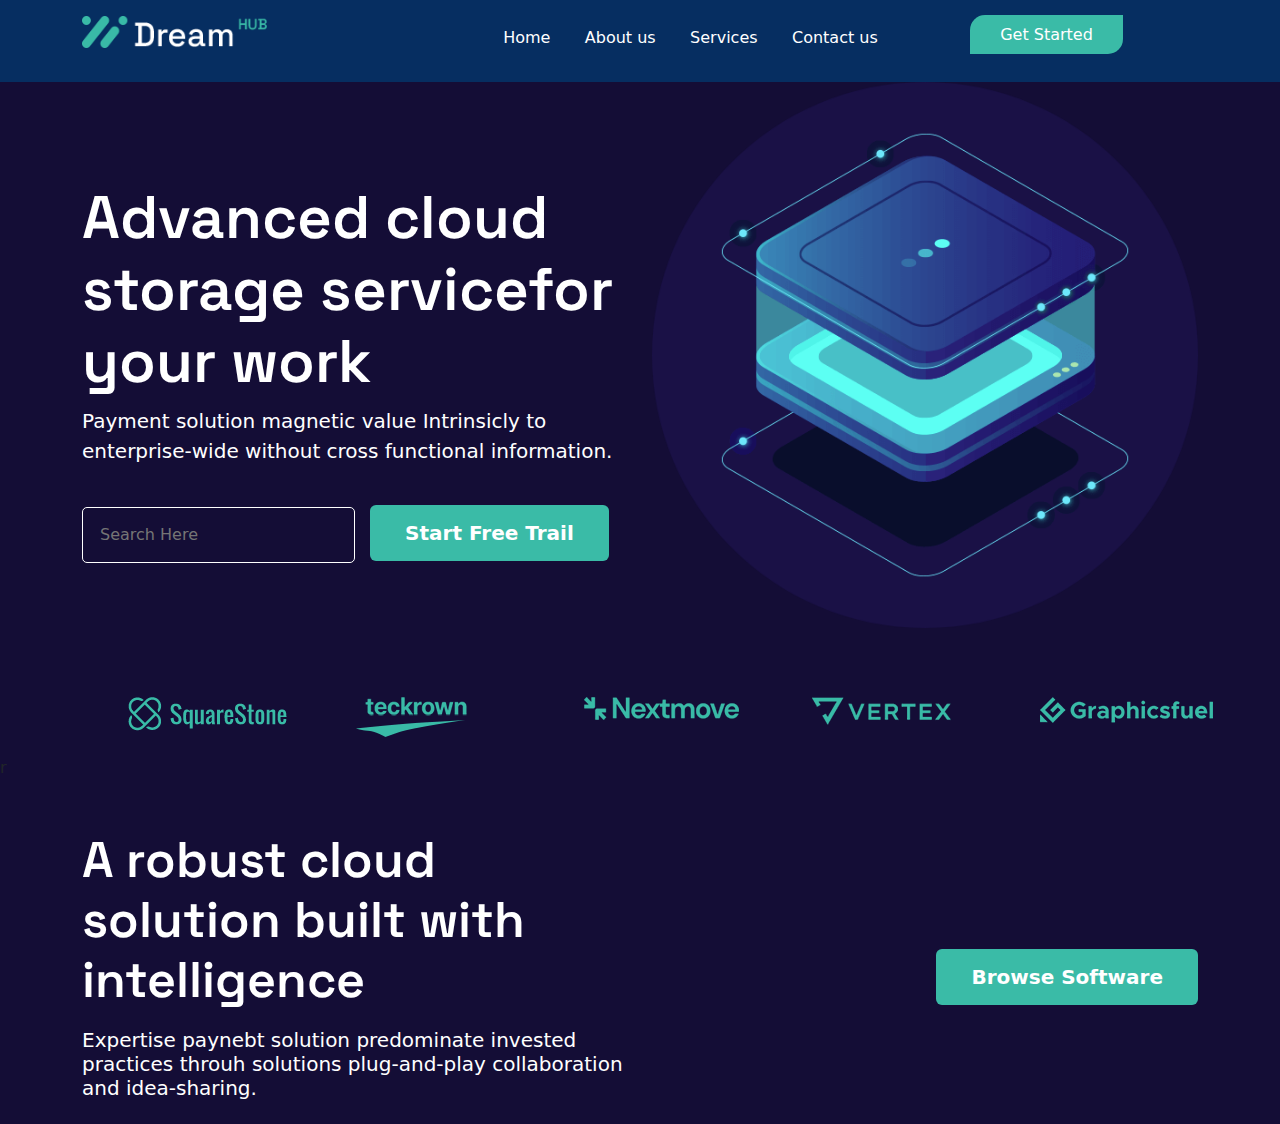
==== btest-20231002T130918Z-001/btest/index.html @ 42bcffad "Project one" ====
<!DOCTYPE html>
<html lang="en">
<head>
    <meta charset="UTF-8">
    <meta name="viewport" content="width=device-width, initial-scale=1.0">
    <title>Document</title>
    <link rel="stylesheet" href="bootstrap.min.css">
    <link href="https://fonts.googleapis.com/css2?family=Space+Grotesk:wght@300;400;500;600;700&display=swap" rel="stylesheet">
    <link rel="stylesheet" href="style.css">
    
</head>
<body>
    <div class="navbar py-3">
        <div class="container  ">
            <div class="row nrow">
                <div class="col-md-3 col-lg-4 logo"> <img src="logo.png" alt=""> </div>
                <div class="col-md-6 col-lg-5">
                    <ul class="d-flex manu" >
                        <li><a href="#">Home</a></li>
                        <li><a href="#">About us</a></li>
                        <li><a href="#">Services</a></li>
                        <li><a href="#">Contact us</a></li>
                    </ul>
                </div>
                <div class="col-md-3 btn" ><a href="#">Get Started</a></div>
            </div>
        </div>
    </div>
    <div class="section1">
        <div class="container">
            <div class="row">
                <div class="heading col-md-6">
                    <h1>
                        Advanced cloud  storage servicefor  your work 
                    </h1>
                    <P>
                        Payment solution magnetic value Intrinsicly to enterprise-wide without cross functional information.
                    </P>
                    <input type="search"  placeholder="Search Here" name="search" id="">
                    <input type="submit" value="Start Free Trail">
                </div>
                <div class="col-md-6 hero"><img src="hero.png" alt=""></div>

            </div>
        </div>
    </div> 
    <div class="section2">
        <div class="container">
            <div class="row justify-content-around slidimgs">
                <div class=" col-lg-2 col-md-3"><img src="brand1.png" alt=""></div>
                <div class=" col-lg-2  col-md-3"><img src="brand2.png" alt=""></div>
                <div class=" col-lg-2  col-md-3"><img src="brand3.png" alt=""></div>
                <div class=" col-lg-2  col-md-3"><img src="brand4.png" alt=""></div>
                <div class=" col-lg-2  col-md-3"><img src="brand5.png" alt=""></div>
            </div>
        </div>r
    </div>
    <div class="section3">
        <div class="container">
            <div class="row">
                <div class=" h2 col-md-6">
                    <h2>
                        A robust cloud solution built with intelligence
                    </h2>
                    <p>
                        Expertise paynebt solution predominate invested practices throuh solutions plug-and-play collaboration and idea-sharing.
                    </p>
                </div>
                <div class="col-md-6 btn2 d-flex justify-content-end">
                    <a href="#">Browse Software</a>
                </div>
            </div>
        </div>
    </div>
</body>
</html>
---- btest-20231002T130918Z-001/btest/style.css ----
.navbar{
    position: sticky;
    top: 0%;
    background-color: #062e61;
}
.logo img{
    max-width: 185px;
}
.nrow{
    width: 100%;
}
ul li a{
    text-decoration: none;
    color: white;
    
    /* margin-right: 20px; */
}
ul li a:hover{
    color: rgb(206, 205, 205);
}

ul li{
    margin-top: 10px;
    list-style: none;
    display: flex;
    /* margin-right: 30px; */
    
}
.btn a{
    text-decoration: none;
    background-color:#3abba7 ;
    color: white;
    padding: 10px 30px;
    border-radius:15px 0px 15px 0px;
}
.btn a:hover{
background-color: #50baaa;
color: black;
}
.manu{
    align-items: center;
    justify-content: space-around;
}
                          /* secion/ */
                          
.heading h1{
    font-size: 60px;
    font-weight: 600;
    color: white;
    font-family: 'Space Grotesk', sans-serif;

}
.section1{
    background-color: #140d36;
    padding-top: 50px 0px;
    
}
.heading{
    padding-top: 100px;
}
.heading p{
    color: white;
    font-size: 20px;

}   
input[type=search] {
    color: white;
    background-color: rgba(0, 0, 0, 0);
    padding: 15px 17px;
    border: 1px solid white;
    border-radius: 5px;
    width: 50%;
    margin-top: 25px;
}
input[type=submit] {
    padding: 13px 35px;
    border-radius: 6px;
    color: white;
    background-color: #3abba7;
    border: none;
    font-size: 20px;
    font-weight: 600;
    margin-left: 10px;
    transition: 1s;
    
}
.hero img{
    max-width: 100%;
}


input[type=submit]:hover{
    background-color: rgba(212, 40, 40, 0);
    border: 2px solid #3abba7;
}
/* input[type=submit]::after{
    content: '»';
  position: absolute;
  opacity: 0;  

  transition: 0.5s;
} */
.section2{
    background-color: #140d36;
    padding: 50px 0px;
}
.slidimgs img{
    padding: 19px 27px;
}
.slidimgs img:hover{
   background-color: #002248;
}
.section3{
    background-color: #140d36;
}
.h2 h2{
    font-size: 50px;
    font-weight: 600;
    color: white;
    font-family: 'Space Grotesk', sans-serif;

}
.h2 p{
    padding-top: 10px;
    color: white;
    font-size: 20px;
    font-weight: 400;

}
.btn2{
    align-items: center;
}
.btn2 a{
    text-decoration: none;
    padding: 13px 35px;
    border-radius: 6px;
    color: white;
    background-color: #3abba7;
    border: none;
    font-size: 20px;
    font-weight: 600;
    margin-left: 10px;
}
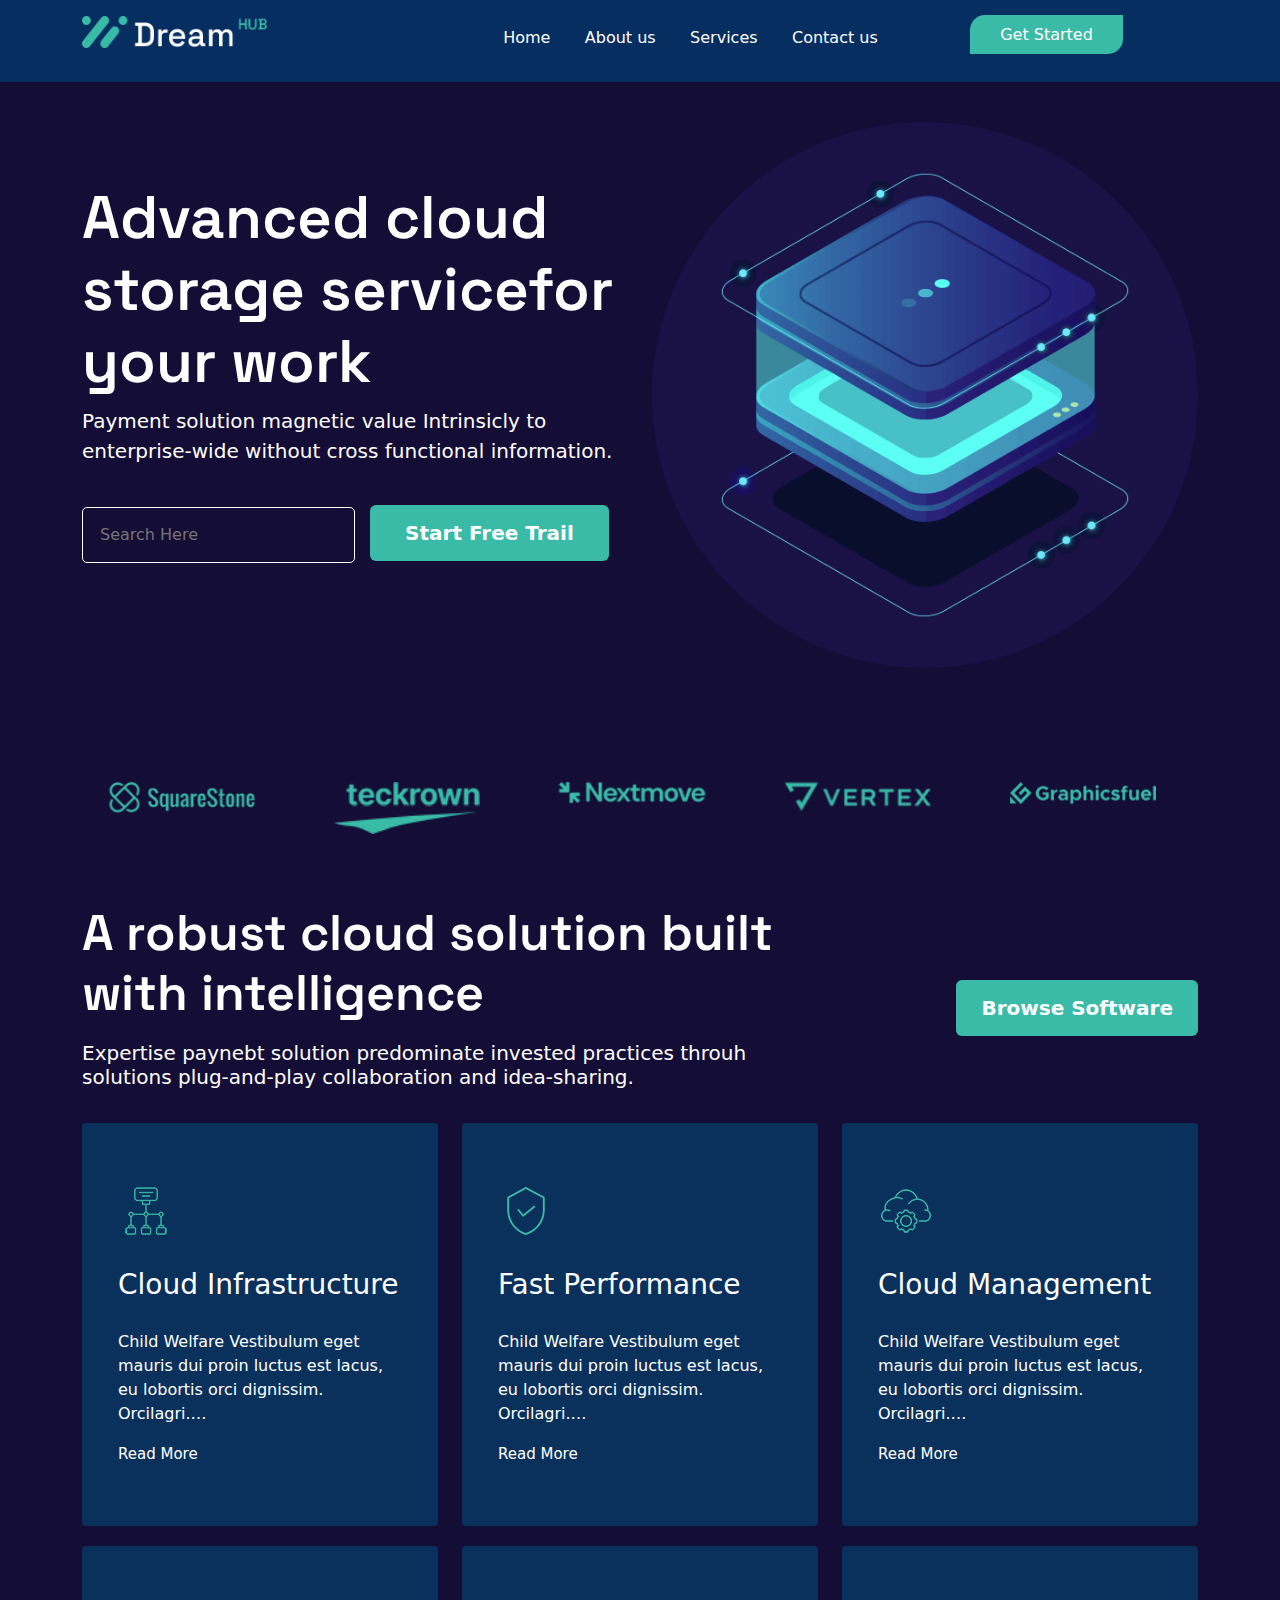
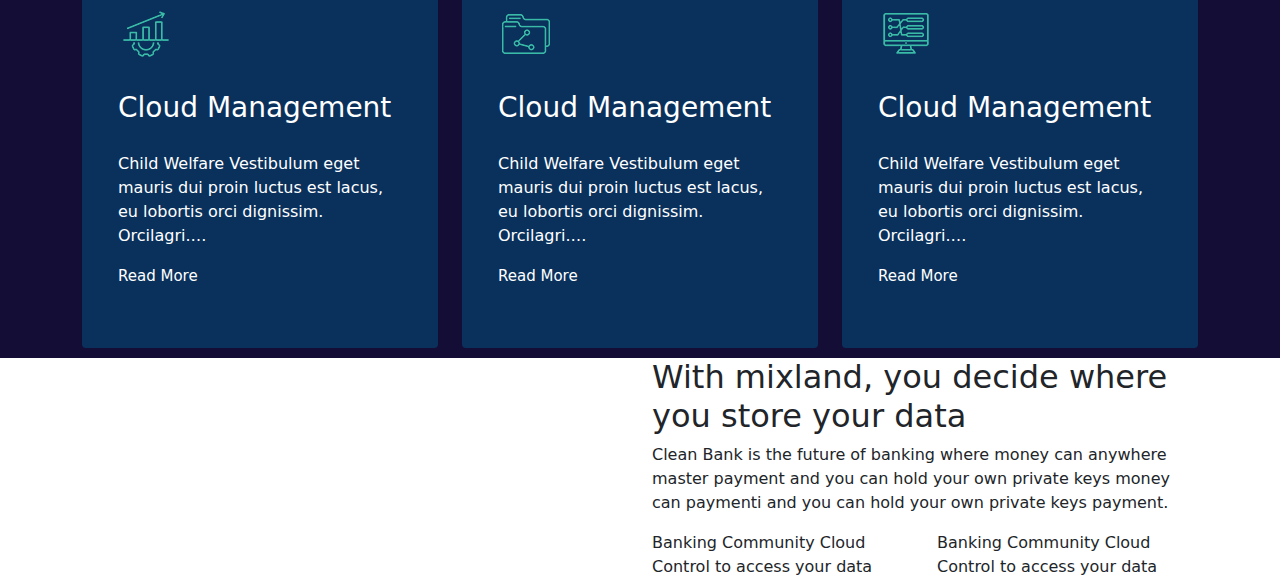
==== commit 58e1a48e: "next section" ====
--- a/btest-20231002T130918Z-001/btest/index.html
+++ b/btest-20231002T130918Z-001/btest/index.html
@@ -1,76 +1,263 @@
 <!DOCTYPE html>
 <html lang="en">
+
 <head>
     <meta charset="UTF-8">
     <meta name="viewport" content="width=device-width, initial-scale=1.0">
     <title>Document</title>
     <link rel="stylesheet" href="bootstrap.min.css">
-    <link href="https://fonts.googleapis.com/css2?family=Space+Grotesk:wght@300;400;500;600;700&display=swap" rel="stylesheet">
+    <link href="https://fonts.googleapis.com/css2?family=Space+Grotesk:wght@300;400;500;600;700&display=swap"
+        rel="stylesheet">
     <link rel="stylesheet" href="style.css">
-    
+    <link rel="stylesheet" href="https://cdnjs.cloudflare.com/ajax/libs/OwlCarousel2/2.3.4/assets/owl.carousel.min.css">
+    <link rel="stylesheet"
+        href="https://cdnjs.cloudflare.com/ajax/libs/OwlCarousel2/2.3.4/assets/owl.theme.default.min.css">
+    <link rel="stylesheet" href="https://cdnjs.cloudflare.com/ajax/libs/font-awesome/6.4.2/css/all.min.css"
+        integrity="sha512-z3gLpd7yknf1YoNbCzqRKc4qyor8gaKU1qmn+CShxbuBusANI9QpRohGBreCFkKxLhei6S9CQXFEbbKuqLg0DA=="
+        crossorigin="anonymous" referrerpolicy="no-referrer" />
+
+
+
 </head>
+
 <body>
     <div class="navbar py-3">
         <div class="container  ">
             <div class="row nrow">
                 <div class="col-md-3 col-lg-4 logo"> <img src="logo.png" alt=""> </div>
                 <div class="col-md-6 col-lg-5">
-                    <ul class="d-flex manu" >
+                    <ul class="d-flex manu">
                         <li><a href="#">Home</a></li>
                         <li><a href="#">About us</a></li>
                         <li><a href="#">Services</a></li>
                         <li><a href="#">Contact us</a></li>
                     </ul>
                 </div>
-                <div class="col-md-3 btn" ><a href="#">Get Started</a></div>
+                <div class="col-md-3 btn"><a href="#">Get Started</a></div>
             </div>
         </div>
     </div>
     <div class="section1">
         <div class="container">
             <div class="row">
-                <div class="heading col-md-6">
+                <div class="heading col-lg-6">
                     <h1>
-                        Advanced cloud  storage servicefor  your work 
+                        Advanced cloud storage servicefor your work
                     </h1>
                     <P>
-                        Payment solution magnetic value Intrinsicly to enterprise-wide without cross functional information.
+                        Payment solution magnetic value Intrinsicly to enterprise-wide without cross functional
+                        information.
                     </P>
-                    <input type="search"  placeholder="Search Here" name="search" id="">
+                    <input type="search" placeholder="Search Here" name="search" id="">
                     <input type="submit" value="Start Free Trail">
                 </div>
-                <div class="col-md-6 hero"><img src="hero.png" alt=""></div>
-
-            </div>
-        </div>
-    </div> 
+                <div class="col-lg-6 hero"><img src="hero.png" alt=""></div>
+
+            </div>
+        </div>
+    </div>
+    <!-- <div class="section2">
+        <div class="container ">
+            <div class="row justify-content-around slidimgs brand-carousel section-padding owl-carousel">
+                <div class=" col-lg-2 col-md-3 single-logo"><img src="brand1.png" alt=""></div>
+                <div class=" col-lg-2  col-md-3 single-logo"><img src="brand2.png" alt=""></div>
+                <div class=" col-lg-2  col-md-3 single-logo"><img src="brand3.png" alt=""></div>
+                <div class=" col-lg-2  col-md-3 single-logo"><img src="brand4.png" alt=""></div>
+                <div class=" col-lg-2  col-md-3 single-logo"><img src="brand5.png" alt=""></div>
+            </div>
+        </div>
+    </div> -->
+    <!-- <div class="section2">
+        <div class="container">
+            <div class="row justify-content-around slidimgs brand-carousel section-padding owl-carousel">
+                <div class="col-lg-2 col-md-3 single-logo">
+                    <img class="brand__image" src="brand1.png" alt="">
+                </div>
+                <div class="col-lg-2 col-md-3 single-logo">
+                    <img  class="brand__image" src="brand2.png" alt="">
+                </div>
+                <div class="col-lg-2 col-md-3 single-logo">
+                    <img  class="brand__image" src="brand3.png" alt="">
+                </div>
+                <div class="col-lg-2 col-md-3 single-logo">
+                    <img  class="brand__image" src="brand4.png" alt="">
+                </div>
+                <div class="col-lg-2 col-md-3 single-logo">
+                    <img  class="brand__image" src="brand5.png" alt="">
+                </div>
+            </div>
+        </div>
+    </div> -->
     <div class="section2">
         <div class="container">
-            <div class="row justify-content-around slidimgs">
-                <div class=" col-lg-2 col-md-3"><img src="brand1.png" alt=""></div>
-                <div class=" col-lg-2  col-md-3"><img src="brand2.png" alt=""></div>
-                <div class=" col-lg-2  col-md-3"><img src="brand3.png" alt=""></div>
-                <div class=" col-lg-2  col-md-3"><img src="brand4.png" alt=""></div>
-                <div class=" col-lg-2  col-md-3"><img src="brand5.png" alt=""></div>
-            </div>
-        </div>r
-    </div>
+            <div class="row justify-content-around slidimgs brand-carousel section-padding owl-carousel">
+                <div class="col-lg-2 col-md-3 single-logo">
+                    <img class="brand__image" src="brand1.png" alt="Brand 1">
+                </div>
+                <div class="col-lg-2 col-md-3 single-logo">
+                    <img class="brand__image" src="brand2.png" alt="Brand 2">
+                </div>
+                <div class="col-lg-2 col-md-3 single-logo">
+                    <img class="brand__image" src="brand3.png" alt="Brand 3">
+                </div>
+                <div class="col-lg-2 col-md-3 single-logo">
+                    <img class="brand__image" src="brand4.png" alt="Brand 4">
+                </div>
+                <div class="col-lg-2 col-md-3 single-logo">
+                    <img class="brand__image" src="brand5.png" alt="Brand 5">
+                </div>
+            </div>
+        </div>
+    </div>
+
     <div class="section3">
         <div class="container">
             <div class="row">
-                <div class=" h2 col-md-6">
+                <div class=" h2 col-md-8">
                     <h2>
                         A robust cloud solution built with intelligence
                     </h2>
                     <p>
-                        Expertise paynebt solution predominate invested practices throuh solutions plug-and-play collaboration and idea-sharing.
+                        Expertise paynebt solution predominate invested practices throuh solutions plug-and-play
+                        collaboration and idea-sharing.
                     </p>
                 </div>
-                <div class="col-md-6 btn2 d-flex justify-content-end">
+                <div class="col-md-4 btn2 d-flex justify-content-end">
                     <a href="#">Browse Software</a>
                 </div>
             </div>
         </div>
-    </div>
+
+        <!-- <div class="container">
+        <div class="row justify-content-around">
+            <div class="col-md-4 iconbox">
+                <i><img src="./icon/srvc-icon1.png" alt=""></a></i>
+                <h3>Cloud Infrastructure</h3>
+                <p>Child Welfare Vestibulum eget mauris dui proin luctus est lacus, eu lobortis orci dignissim. Orcilagri.…</p>
+                <a class="iconbtn" href="#">Read More</a>
+            </div>
+            <div class="col-md-4 iconbox">
+                <i><img src="./icon/srvc-icon2.png" alt=""></a></i>
+                <h3>Fast Performance</h3>
+                <p>Child Welfare Vestibulum eget mauris dui proin luctus est lacus, eu lobortis orci dignissim. Orcilagri.…</p>
+                <a class="iconbtn" href="#">Read More</a>
+            </div>
+            <div class="col-md-4 iconbox">
+                <i><img src="./icon/srvc-icon3.png" alt=""></a></i>
+                <h3>Cloud Management</h3>
+                <p>Child Welfare Vestibulum eget mauris dui proin luctus est lacus, eu lobortis orci dignissim. Orcilagri.…</p>
+                <a class="iconbtn" href="#">Read More</a>
+            </div>
+        
+        </div>
+    </div> -->
+        <div class="container">
+            <div class="row">
+                <div class="col-lg-4 col-sm-6 parentbox">
+                    <div class="iconbox">
+                        <i><img src="./icon/srvc-icon1.png" alt=""></i>
+                        <h3>Cloud Infrastructure</h3>
+                        <p>Child Welfare Vestibulum eget mauris dui proin luctus est lacus, eu lobortis orci dignissim.
+                            Orcilagri.…</p>
+                        <a class="iconbtn" href="#">Read More <i class="fa-solid fa-arrow-right"></i></a>
+                    </div>
+                </div>
+                <div class=" col-sm-6 col-lg-4 ">
+                    <div class="iconbox">
+                        <i><img src="./icon/srvc-icon2.png" alt=""></i>
+                        <h3>Fast Performance</h3>
+                        <p>Child Welfare Vestibulum eget mauris dui proin luctus est lacus, eu lobortis orci dignissim.
+                            Orcilagri.…</p>
+                        <a class="iconbtn" href="#">Read More <i class="fa-solid fa-arrow-right"></i></a>
+                    </div>
+                </div>
+                <div class="col-sm-6 col-lg-4 ">
+                    <div class="iconbox">
+                        <i><img src="./icon/srvc-icon3.png" alt=""></i>
+                        <h3>Cloud Management</h3>
+                        <p>Child Welfare Vestibulum eget mauris dui proin luctus est lacus, eu lobortis orci dignissim.
+                            Orcilagri.…</p>
+                        <a class="iconbtn" href="#">Read More <i class="fa-solid fa-arrow-right"></i></a>
+                    </div>
+                </div>
+                <div class="col-sm-6 col-lg-4 ">
+                    <div class="iconbox">
+                        <i><img src="./icon/srvc-icon4.png" alt=""></i>
+                        <h3>Cloud Management</h3>
+                        <p>Child Welfare Vestibulum eget mauris dui proin luctus est lacus, eu lobortis orci dignissim.
+                            Orcilagri.…</p>
+                        <a class="iconbtn" href="#">Read More <i class="fa-solid fa-arrow-right"></i></a>
+                    </div>
+                </div>
+                <div class="col-sm-6 col-lg-4 ">
+                    <div class="iconbox">
+                        <i><img src="./icon/srvc-icon5.png" alt=""></i>
+                        <h3>Cloud Management</h3>
+                        <p>Child Welfare Vestibulum eget mauris dui proin luctus est lacus, eu lobortis orci dignissim.
+                            Orcilagri.…</p>
+                        <a class="iconbtn" href="#">Read More <i class="fa-solid fa-arrow-right"></i></a>
+                    </div>
+                </div>
+                <div class="col-sm-6 col-lg-4 ">
+                    <div class="iconbox">
+                        <i><img src="./icon/srvc-icon6.png" alt=""></i>
+                        <h3>Cloud Management</h3>
+                        <p>Child Welfare Vestibulum eget mauris dui proin luctus est lacus, eu lobortis orci dignissim.
+                            Orcilagri.…</p>
+                        <a class="iconbtn" href="#">Read More <i class="fa-solid fa-arrow-right"></i></a>
+                    </div>
+                </div>
+            </div>
+        </div>
+
+
+    </div>
+    <DIV class="section4">
+        <div class="container">
+            <div class="row">
+                <div class="col-md-6">
+                    <div><img src="about (1)" alt=""></div>
+                </div>
+                <div class="col-md-6">
+                    <h2>
+                        With mixland, you decide
+                        where you store your data
+                    </h2>
+                    <p>Clean Bank is the future of banking where money can anywhere master payment and you can hold your own private keys money can paymenti and you can hold your own private keys payment.</p>
+                    <div class="row">
+                        <div class="col-md-6"> Banking Community Cloud</div>
+                        <div class="col-md-6">Banking Community Cloud</div>
+                        <div class="col-md-6">Control to access your data</div>
+                        <div class="col-md-6">Control to access your data</div>
+                    </div>
+
+                </div>
+                
+            </div>
+        </div>
+    </DIV>
+    <script src="https://cdnjs.cloudflare.com/ajax/libs/jquery/3.5.1/jquery.min.js"></script>
+    <script src="https://cdnjs.cloudflare.com/ajax/libs/OwlCarousel2/2.3.4/owl.carousel.min.js"></script>
+    <script>
+        $(document).ready(function () {
+            $('.brand-carousel').owlCarousel({
+                loop: true,
+                margin: 10,
+                autoplay: true,
+                responsive: {
+                    0: {
+                        items: 1
+                    },
+                    600: {
+                        items: 3
+                    },
+                    1000: {
+                        items: 5
+                    }
+                }
+            });
+        });
+    </script>
 </body>
+
 </html>--- a/btest-20231002T130918Z-001/btest/style.css
+++ b/btest-20231002T130918Z-001/btest/style.css
@@ -1,68 +1,81 @@
-.navbar{
+.navbar {
+    z-index: 2;
     position: sticky;
     top: 0%;
     background-color: #062e61;
 }
-.logo img{
+
+.logo img {
     max-width: 185px;
 }
-.nrow{
+
+.nrow {
     width: 100%;
 }
-ul li a{
+
+ul li a {
     text-decoration: none;
     color: white;
-    
+
     /* margin-right: 20px; */
 }
-ul li a:hover{
+
+ul li a:hover {
     color: rgb(206, 205, 205);
 }
 
-ul li{
+ul li {
     margin-top: 10px;
     list-style: none;
     display: flex;
     /* margin-right: 30px; */
-    
-}
-.btn a{
+
+}
+
+.btn a {
     text-decoration: none;
-    background-color:#3abba7 ;
+    background-color: #3abba7;
     color: white;
     padding: 10px 30px;
-    border-radius:15px 0px 15px 0px;
-}
-.btn a:hover{
-background-color: #50baaa;
-color: black;
-}
-.manu{
+    border-radius: 15px 0px 15px 0px;
+}
+
+.btn a:hover {
+    background-color: #50baaa;
+    color: black;
+}
+
+.manu {
     align-items: center;
     justify-content: space-around;
 }
-                          /* secion/ */
-                          
-.heading h1{
+
+/* secion/ */
+
+.heading h1 {
     font-size: 60px;
     font-weight: 600;
     color: white;
     font-family: 'Space Grotesk', sans-serif;
 
 }
-.section1{
+
+.section1 {
     background-color: #140d36;
     padding-top: 50px 0px;
-    
-}
-.heading{
+
+}
+
+.heading {
     padding-top: 100px;
 }
-.heading p{
+
+.heading p {
     color: white;
     font-size: 20px;
 
-}   
+}
+
 input[type=search] {
     color: white;
     background-color: rgba(0, 0, 0, 0);
@@ -72,6 +85,7 @@
     width: 50%;
     margin-top: 25px;
 }
+
 input[type=submit] {
     padding: 13px 35px;
     border-radius: 6px;
@@ -82,17 +96,51 @@
     font-weight: 600;
     margin-left: 10px;
     transition: 1s;
-    
-}
-.hero img{
+
+}
+
+.hero {
+    display: flex;
+
+}
+
+.hero img {
+    padding-top: 40px;
     max-width: 100%;
-}
-
-
-input[type=submit]:hover{
+    animation: moveLeftRight 6s linear infinite;
+
+
+}
+
+@keyframes moveLeftRight {
+    0% {
+        transform: translateX(0);
+    }
+
+    25% {
+        transform: translateX(20px);
+        /* Adjust the distance */
+    }
+
+    50% {
+        transform: translateX(0);
+    }
+
+    75% {
+        transform: translateX(-20px);
+        /* Adjust the distance */
+    }
+
+    100% {
+        transform: translateX(0);
+    }
+}
+
+input[type=submit]:hover {
     background-color: rgba(212, 40, 40, 0);
     border: 2px solid #3abba7;
 }
+
 /* input[type=submit]::after{
     content: '»';
   position: absolute;
@@ -100,39 +148,72 @@
 
   transition: 0.5s;
 } */
-.section2{
+/* .section2{
     background-color: #140d36;
     padding: 50px 0px;
 }
-.slidimgs img{
+.slidimgs .brand__image{
     padding: 19px 27px;
+    z-index: -1;
+    max-width: 100% !important;
+    min-width: 200px;
 }
 .slidimgs img:hover{
    background-color: #002248;
-}
-.section3{
+}*/
+
+.section2 {
     background-color: #140d36;
-}
-.h2 h2{
+    padding: 50px 0;
+}
+
+.brand-carousel {
+    margin-top: 4%;
+}
+
+.single-logo {
+    padding: 19px 27px;
+    text-align: center;
+    min-width: 200px;
+    transition: background-color 0.3s ease-in-out;
+}
+
+.brand__image {
+    max-width: 100%;
+    height: auto;
+}
+
+.single-logo:hover {
+    background-color: #002248;
+}
+
+.section3 {
+    background-color: #140d36;
+}
+
+.h2 h2 {
     font-size: 50px;
     font-weight: 600;
     color: white;
     font-family: 'Space Grotesk', sans-serif;
 
 }
-.h2 p{
+
+.h2 p {
     padding-top: 10px;
     color: white;
     font-size: 20px;
     font-weight: 400;
 
 }
-.btn2{
+
+.btn2 {
     align-items: center;
 }
-.btn2 a{
+
+.btn2 a {
     text-decoration: none;
-    padding: 13px 35px;
+    padding: 13px 25px;
     border-radius: 6px;
     color: white;
     background-color: #3abba7;
@@ -140,4 +221,83 @@
     font-size: 20px;
     font-weight: 600;
     margin-left: 10px;
-}+}
+.parentbox{
+    position: relative;
+    overflow: hidden;
+}
+
+.iconbox {
+    z-index: 1;
+    position: relative;
+    padding: 60px 36px;
+    /* width: 30%; */
+    background-color: #0a315c;
+    border-radius: 4px;
+    margin: 10px 0px;
+}
+
+.iconbox h3 {
+    color: white;
+    padding-top: 30px;
+
+}
+
+.iconbox p {
+    color: white;
+    padding-top: 20px;
+}
+
+.iconbtn {
+    padding-top: 10px;
+    color: white;
+    font-size: 15px;
+    font-weight: 400;
+    text-decoration: none;
+}
+
+.iconbtn i.fa-solid.fa-arrow-right {
+
+    color: rgb(255, 255, 255);
+    font-size: 15px;
+    margin-left: 5px;
+    margin-top: 10px;
+    font-weight: smaller;
+}
+
+.iconbtn i.fa-solid.fa-arrow-right:hover {
+    color: rgb(194, 191, 191);
+    margin-left: 15px;
+}
+
+.iconbox {
+    position: relative;
+    width: 100%;
+    overflow: hidden;
+}
+.iconbox:hover h3, .iconbox:hover .iconbtn {
+    color: #2f9f99;
+}
+
+.iconbox::after {
+    content: "";
+    position: absolute;
+    top: 0;
+    bottom: 0;
+    right: -268px; /* Adjust the initial right position as needed */
+    margin: auto;
+    width: 96%;
+    height: 110%;
+    background: #002248;
+    transition: transform 0.9s;
+    z-index: -1;
+    border-radius: 100%;
+    transform: perspective(500px) rotateY(-90deg);
+    opacity: 0; /* Initially, make it invisible */
+  }
+  
+  .iconbox:hover::after {
+    
+    transform: perspective(500px) rotateY(0deg); /* Rotate to 0 degrees on hover */
+    opacity: 1; /* Make it visible on hover */
+  }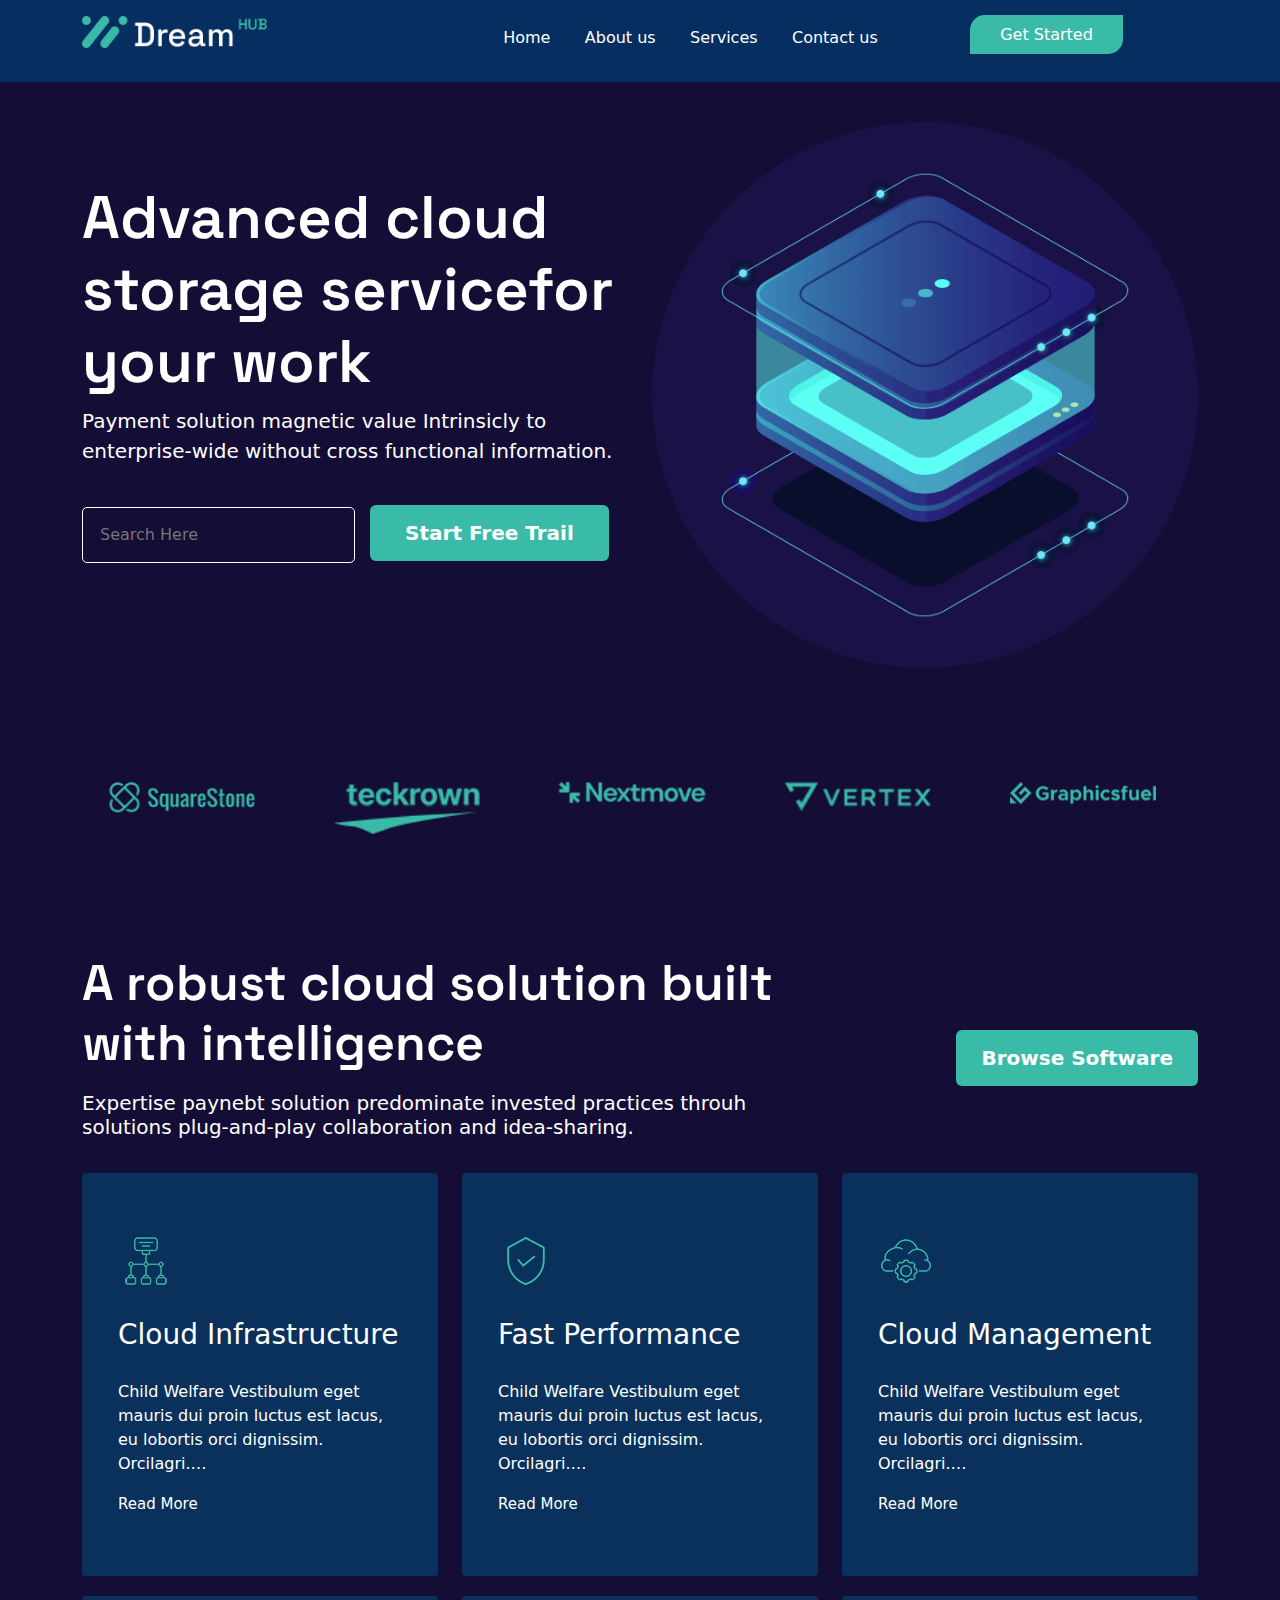
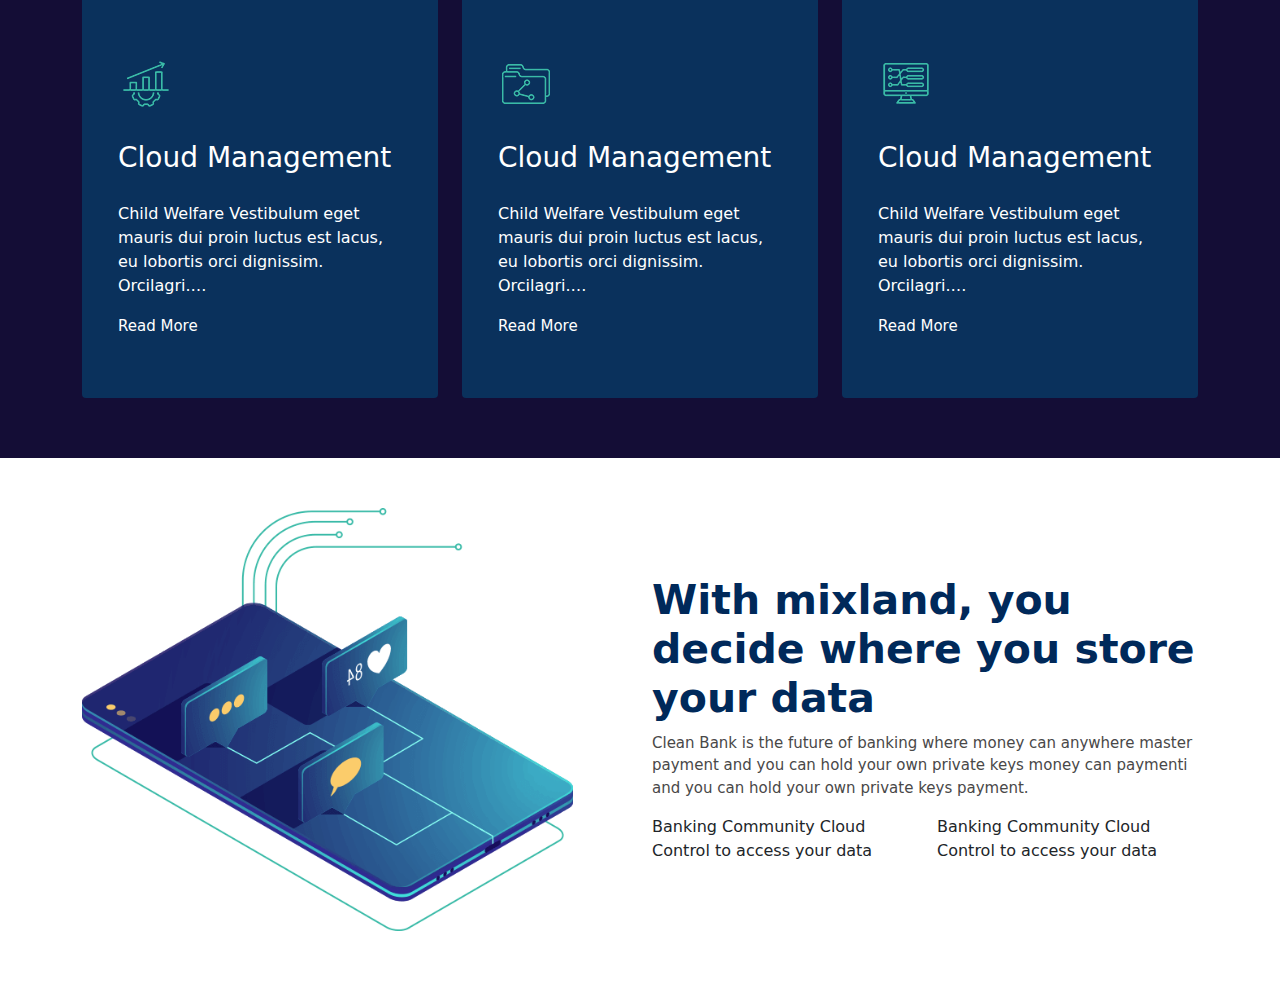
==== commit 028f1820: "new" ====
--- a/btest-20231002T130918Z-001/btest/index.html
+++ b/btest-20231002T130918Z-001/btest/index.html
@@ -215,10 +215,10 @@
     <DIV class="section4">
         <div class="container">
             <div class="row">
-                <div class="col-md-6">
-                    <div><img src="about (1)" alt=""></div>
-                </div>
-                <div class="col-md-6">
+                <div class="col-md-6 aboutimg ">
+                    <div><img src="img.png" alt=""></div>
+                </div>
+                <div class="col-md-6 aboutcontent">
                     <h2>
                         With mixland, you decide
                         where you store your data
--- a/btest-20231002T130918Z-001/btest/style.css
+++ b/btest-20231002T130918Z-001/btest/style.css
@@ -188,6 +188,7 @@
 }
 
 .section3 {
+    padding: 50px 0px;
     background-color: #140d36;
 }
 
@@ -300,4 +301,26 @@
     
     transform: perspective(500px) rotateY(0deg); /* Rotate to 0 degrees on hover */
     opacity: 1; /* Make it visible on hover */
+  }
+  .section4{
+    padding: 50px 0px;
+  }
+  
+  .aboutimg img{
+    max-width: 90%;
+    
+  }
+  .aboutcontent{
+    display: flex;
+    justify-content: center;
+    flex-direction: column;
+  }
+  .aboutcontent h2 {
+    font-size: 41px;
+    font-weight: 700;
+    color: #00295a;
+  }
+  .aboutcontent p{
+    color: rgb(73, 72, 72);
+    font-size: 15px;
   }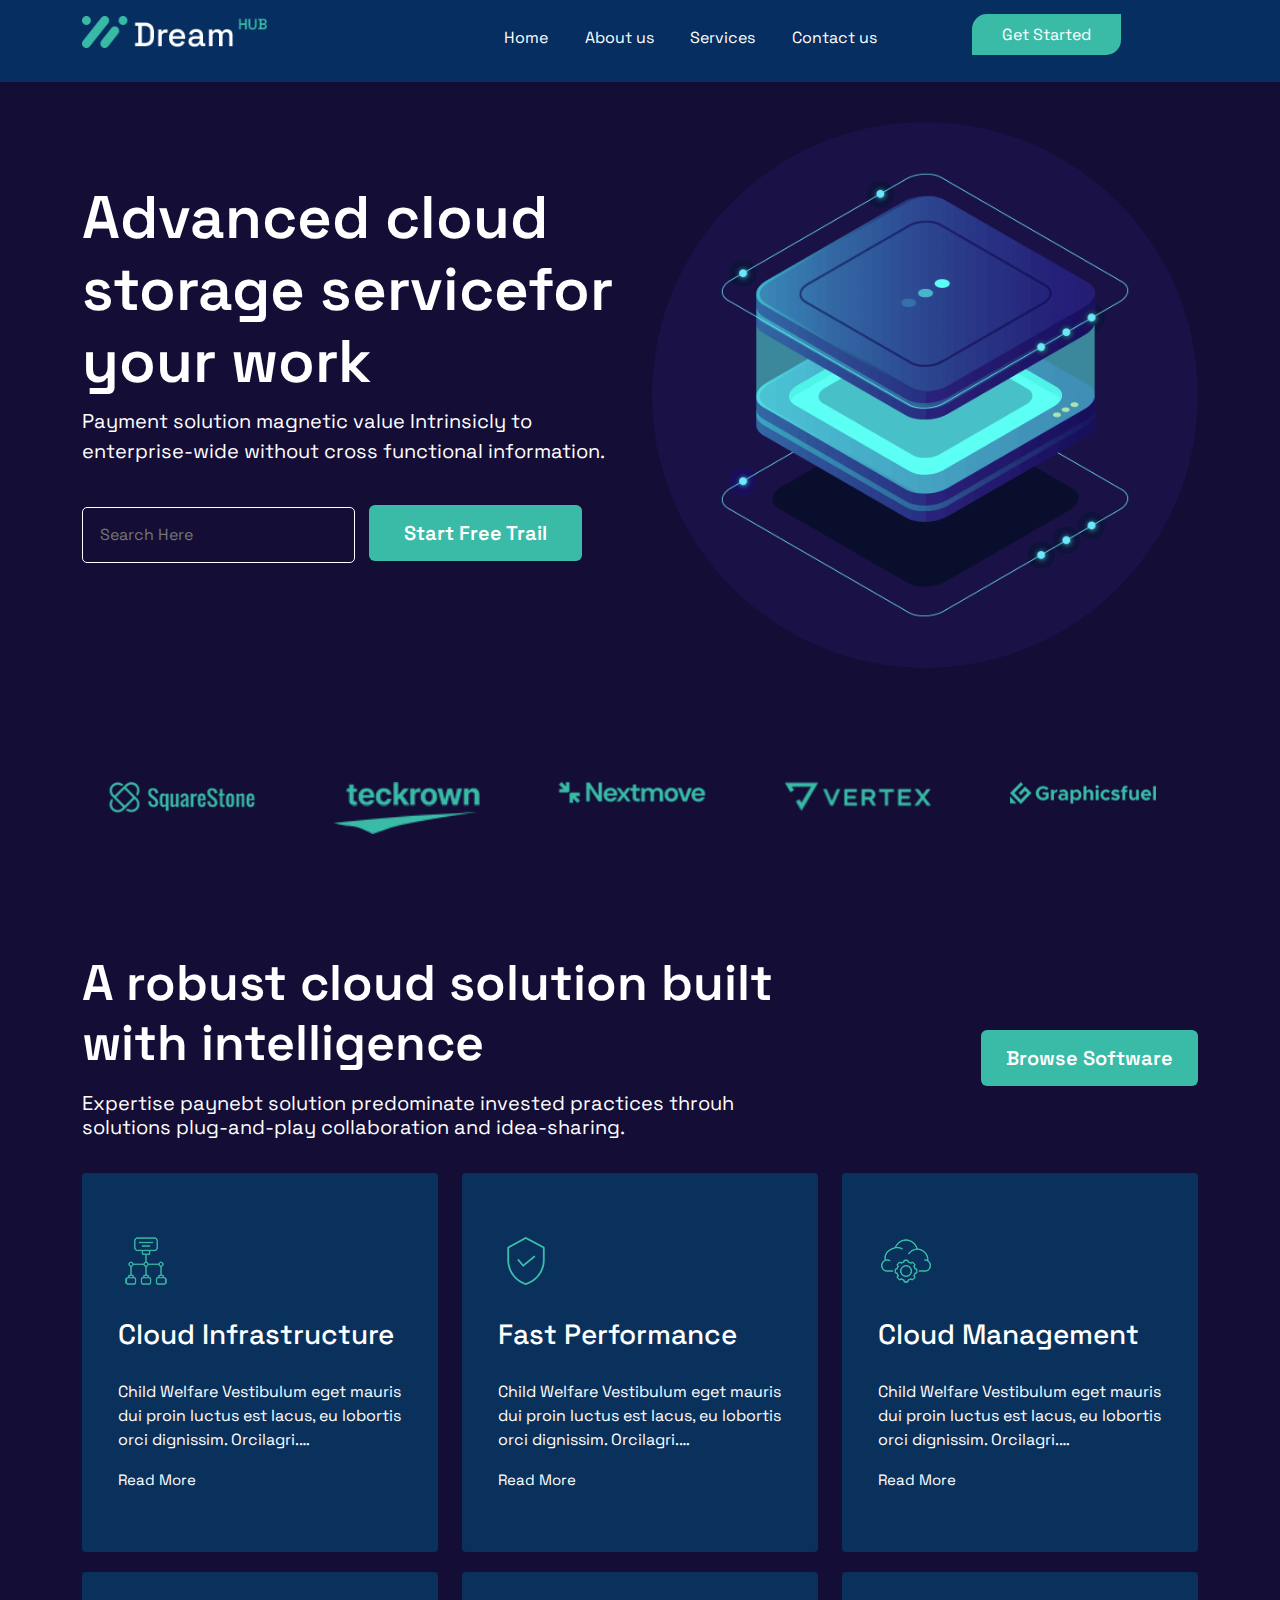
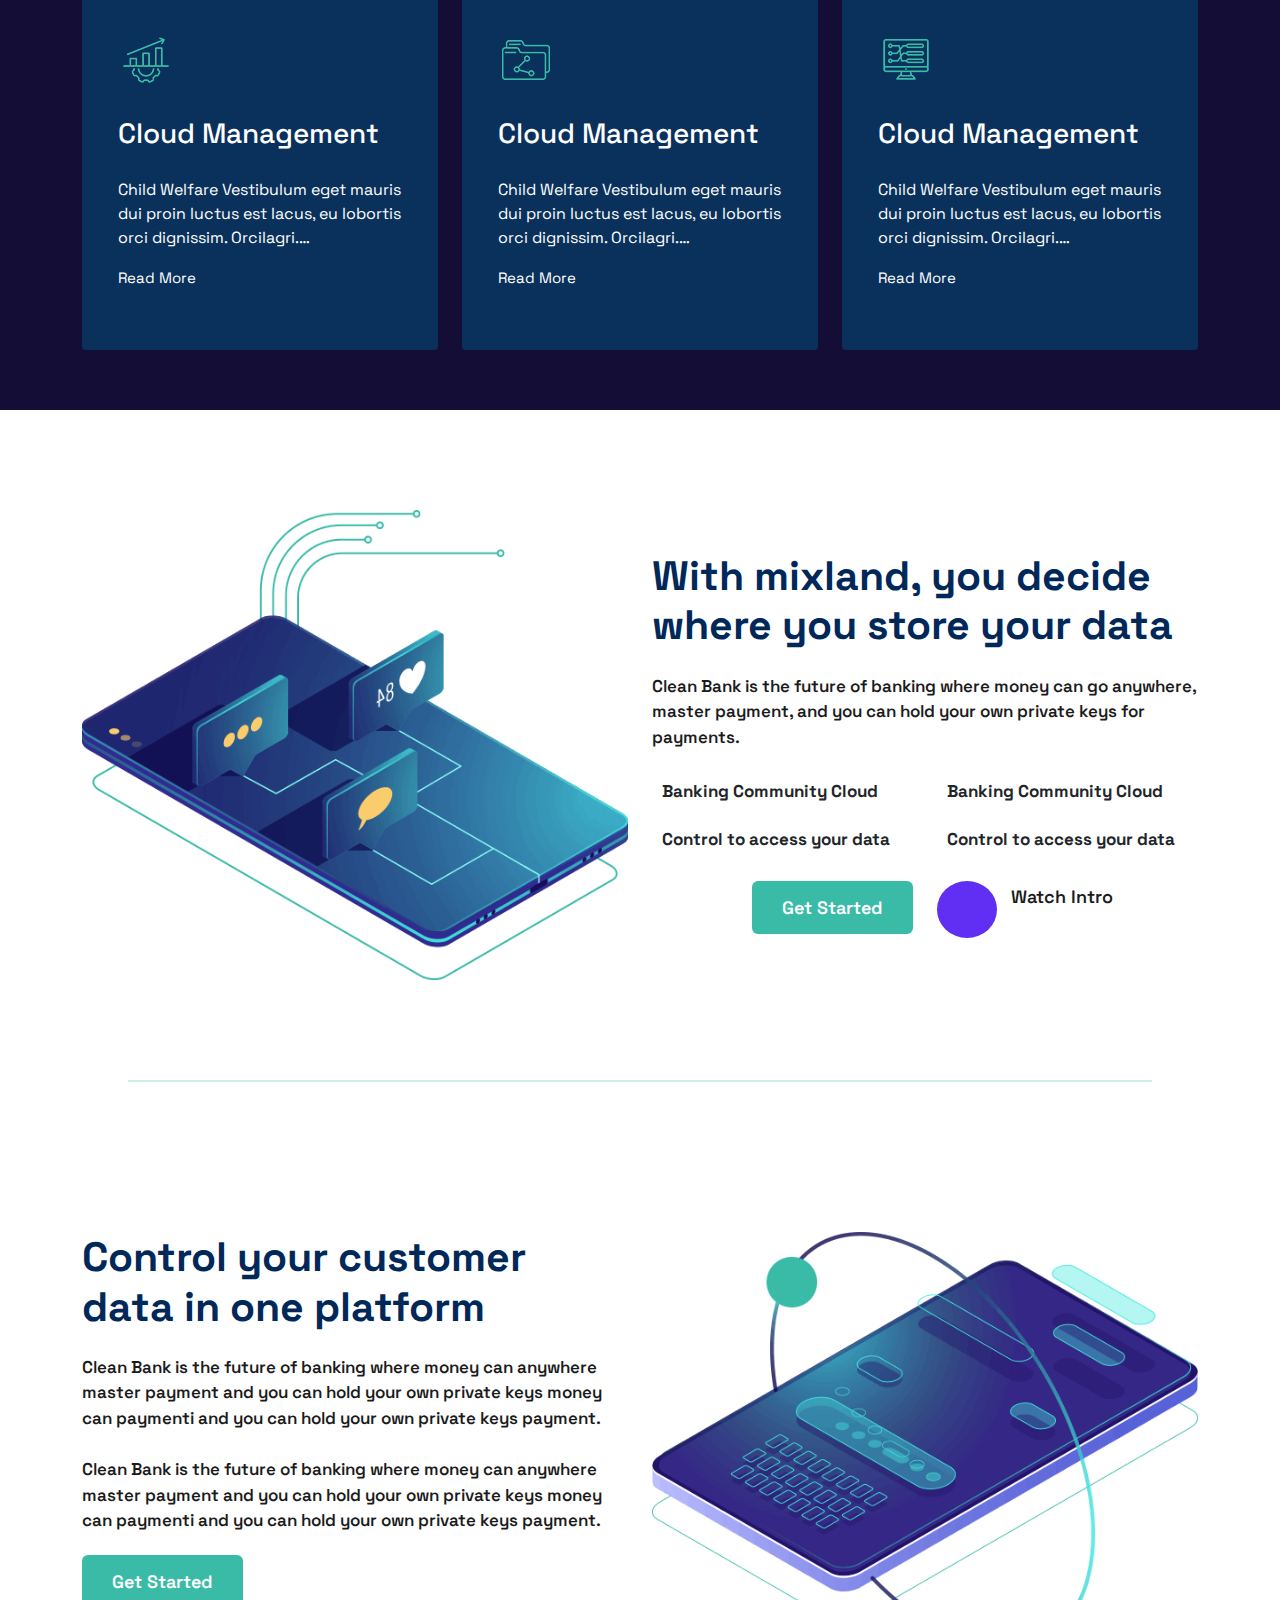
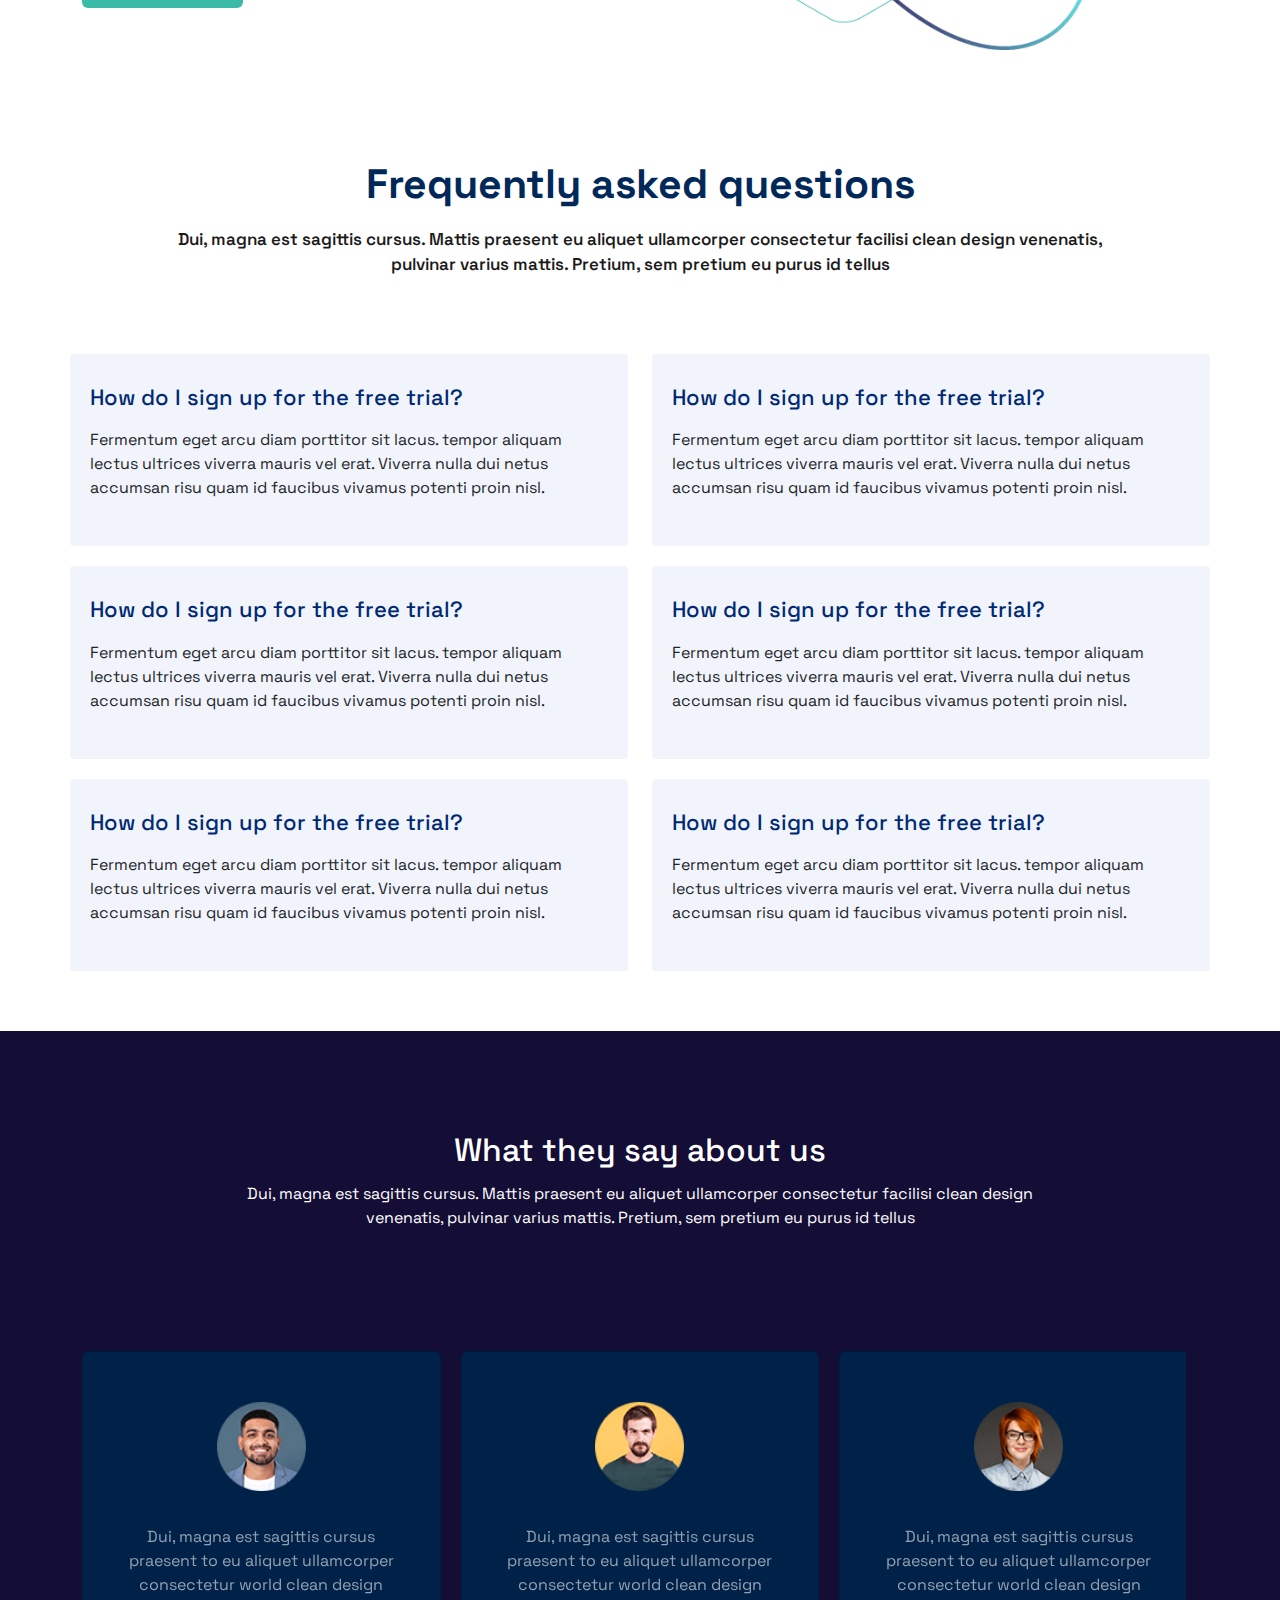
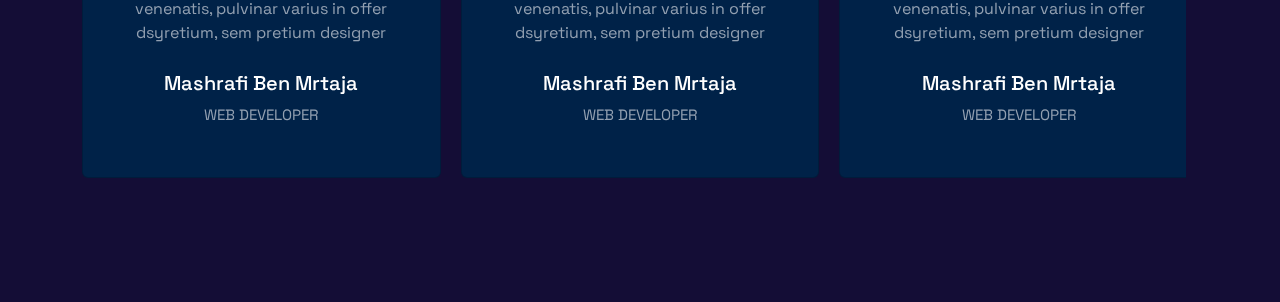
==== commit 490d3fe3: "new" ====
--- a/btest-20231002T130918Z-001/btest/index.html
+++ b/btest-20231002T130918Z-001/btest/index.html
@@ -8,7 +8,7 @@
     <link rel="stylesheet" href="bootstrap.min.css">
     <link href="https://fonts.googleapis.com/css2?family=Space+Grotesk:wght@300;400;500;600;700&display=swap"
         rel="stylesheet">
-    <link rel="stylesheet" href="style.css">
+
     <link rel="stylesheet" href="https://cdnjs.cloudflare.com/ajax/libs/OwlCarousel2/2.3.4/assets/owl.carousel.min.css">
     <link rel="stylesheet"
         href="https://cdnjs.cloudflare.com/ajax/libs/OwlCarousel2/2.3.4/assets/owl.theme.default.min.css">
@@ -16,7 +16,9 @@
         integrity="sha512-z3gLpd7yknf1YoNbCzqRKc4qyor8gaKU1qmn+CShxbuBusANI9QpRohGBreCFkKxLhei6S9CQXFEbbKuqLg0DA=="
         crossorigin="anonymous" referrerpolicy="no-referrer" />
 
-
+	<link href="https://cdnjs.cloudflare.com/ajax/libs/OwlCarousel2/2.3.4/assets/owl.carousel.min.css" rel="stylesheet">
+
+    <link rel="stylesheet" href="style.css">
 
 </head>
 
@@ -212,30 +214,287 @@
 
 
     </div>
-    <DIV class="section4">
+    <!-- <DIV class="section4">
         <div class="container">
             <div class="row">
-                <div class="col-md-6 aboutimg ">
+                <div class="col-lg-6 aboutimg ">
                     <div><img src="img.png" alt=""></div>
                 </div>
-                <div class="col-md-6 aboutcontent">
+                <div class="col-lg-6 aboutcontent">
                     <h2>
                         With mixland, you decide
                         where you store your data
                     </h2>
                     <p>Clean Bank is the future of banking where money can anywhere master payment and you can hold your own private keys money can paymenti and you can hold your own private keys payment.</p>
                     <div class="row">
-                        <div class="col-md-6"> Banking Community Cloud</div>
-                        <div class="col-md-6">Banking Community Cloud</div>
-                        <div class="col-md-6">Control to access your data</div>
-                        <div class="col-md-6">Control to access your data</div>
-                    </div>
+                        <div class="col-md-6 icon1p"> <i class="fa-solid fa-square-check icon1"></i> <h3>Banking Community Cloud </h3></div>
+                        <div class="col-md-6 icon2p"> <i class="fa-solid fa-square-check  icon2"></i><h3> Banking Community Cloud </h3></div>
+                        <div class="col-md-6  icon3p"> <i class="fa-solid fa-square-check  icon3"></i> <h3>Control to access your data </h3></div>
+                        <div class="col-md-6  icon4p"> <i class="fa-solid fa-square-check  icon4"></i> <h3>Control to access your data </h3></div>
+                    </div>
+                    <div class="row btns">
+                        <div class="col-6  d-flex justify-content-end btn3"><a href="#">Get Started</a></div>
+                        <div class="col-6 plyc"><div  class="playbtn"> <a href="#"><i class="fa-solid fa-play"></i> </a></div><p>Wach Intro </p> </div>
+
+                    </div>
+                    
 
                 </div>
                 
             </div>
         </div>
-    </DIV>
+    </DIV> -->
+    
+<div class="section4">
+    <div class="container">
+        <div class="row">
+            <div class="col-lg-6 aboutimg">
+                <div><img src="img.png" alt=""></div>
+            </div>
+            <div class="col-lg-6 aboutcontent">
+                <h2>
+                    With mixland, you decide
+                    where you store your data
+                </h2>
+                <p>Clean Bank is the future of banking where money can go anywhere, master payment, and you can hold your own private keys for payments.</p>
+                <div class="row">
+                    <div class="col-md-6 icon1p">
+                        <i class="fa-solid fa-square-check icon1"></i>
+                        <h3>Banking Community Cloud</h3>
+                    </div>
+                    <div class="col-md-6 icon2p">
+                        <i class="fa-solid fa-square-check icon2"></i>
+                        <h3>Banking Community Cloud</h3>
+                    </div>
+                    <div class="col-md-6 icon3p">
+                        <i class="fa-solid fa-square-check icon3"></i>
+                        <h3>Control to access your data</h3>
+                    </div>
+                    <div class="col-md-6 icon4p">
+                        <i class="fa-solid fa-square-check icon4"></i>
+                        <h3>Control to access your data</h3>
+                    </div>
+                </div>
+                <div class="row btns">
+                    <div class="col-6 d-flex justify-content-end btn3">
+                        <a href="#">Get Started</a>
+                    </div>
+                    <div class="col-6 plyc">
+                        <div class="playbtn">
+                            <a href="#"><i class="fa-solid fa-play"></i></a>
+                        </div>
+                        <p>Watch Intro</p>
+                    </div>
+                </div>
+            </div>
+        </div>
+    </div>
+</div>
+
+
+<hr>
+<div class="section5">
+    <div class="container">
+        <div class="row">
+            <div class="col-lg-6 aboutcontent">
+                <h2>
+                    Control your customer <br> data in one platform
+                </h2>
+                <p>Clean Bank is the future of banking where money can anywhere master payment and you can hold your own private keys money can paymenti and you can hold your own private keys payment. </p>
+                <p>
+                    Clean Bank is the future of banking where money can anywhere master payment and you can hold your own private keys money can paymenti and you can hold your own private keys payment.
+
+                </p>
+                <div class="btn3"><a href="#">Get Started</a></div>
+            </div>
+            <div class="col-lg-6 about1">
+                <img src="about2.png" alt="">
+            </div>
+
+        </div>
+    </div>
+</div>
+<div class="container ">
+    <div class="row about3">
+        <h2>
+            Frequently asked questions
+        </h2>
+        <p>
+            Dui, magna est sagittis cursus. Mattis praesent eu aliquet ullamcorper consectetur facilisi clean design venenatis, pulvinar varius mattis. Pretium, sem pretium eu purus id tellus
+        </p>
+    </div>
+</div>
+<div class="container boxcon">
+    <div class="row">
+        <div class="col-md-6">
+            <div class="box1">
+                <h3>How do I sign up for the free trial?</h3>
+                <p>Fermentum eget arcu diam porttitor sit lacus. tempor aliquam lectus ultrices viverra mauris vel erat. Viverra nulla dui netus accumsan risu quam id faucibus vivamus potenti proin nisl.</p>
+            </div>
+        </div>
+        <div class="col-md-6">
+            <div class="box1">
+                <h3>How do I sign up for the free trial?</h3>
+                <p>Fermentum eget arcu diam porttitor sit lacus. tempor aliquam lectus ultrices viverra mauris vel erat. Viverra nulla dui netus accumsan risu quam id faucibus vivamus potenti proin nisl.</p>
+            </div>
+        </div>
+        <div class="col-md-6">
+            <div class="box1">
+                <h3>How do I sign up for the free trial?</h3>
+                <p>Fermentum eget arcu diam porttitor sit lacus. tempor aliquam lectus ultrices viverra mauris vel erat. Viverra nulla dui netus accumsan risu quam id faucibus vivamus potenti proin nisl.</p>
+            </div>
+        </div>
+        <div class="col-md-6">
+            <div class="box1">
+                <h3>How do I sign up for the free trial?</h3>
+                <p>Fermentum eget arcu diam porttitor sit lacus. tempor aliquam lectus ultrices viverra mauris vel erat. Viverra nulla dui netus accumsan risu quam id faucibus vivamus potenti proin nisl.</p>
+            </div>
+        </div>
+        <div class="col-md-6">
+            <div class="box1">
+                <h3>How do I sign up for the free trial?</h3>
+                <p>Fermentum eget arcu diam porttitor sit lacus. tempor aliquam lectus ultrices viverra mauris vel erat. Viverra nulla dui netus accumsan risu quam id faucibus vivamus potenti proin nisl.</p>
+            </div>
+        </div>
+        <div class="col-md-6">
+            <div class="box1">
+                <h3>How do I sign up for the free trial?</h3>
+                <p>Fermentum eget arcu diam porttitor sit lacus. tempor aliquam lectus ultrices viverra mauris vel erat. Viverra nulla dui netus accumsan risu quam id faucibus vivamus potenti proin nisl.</p>
+            </div>
+        </div>
+        
+    </div>
+</div>
+<div class="section6">
+    <div class="container">
+        <div class="row">
+            <div class="col-12 sec6">
+                <h2>
+                    What they say about us
+                </h2>
+                <p>
+                    Dui, magna est sagittis cursus. Mattis praesent eu aliquet ullamcorper consectetur facilisi clean design venenatis, pulvinar varius mattis. Pretium, sem pretium eu purus id tellus
+                </p>
+            </div>
+            
+        </div>
+        <div class="row cardsec team-slider owl-carousel">
+            <div class=" single-box">
+                <div class="card">
+                    <div class="contant">
+                        <div class="cardimg">
+                            <img src="man1.png" alt="">
+                        </div>
+                        <div class="cardicon">
+                            <i class="fa-solid fa-star"></i><i class="fa-solid fa-star"></i><i class="fa-solid fa-star"></i><i class="fa-solid fa-star"></i><i class="fa-solid fa-star"></i>
+                        </div>
+                        <div class="cardp">
+                            <p> Dui, magna est sagittis cursus praesent to eu aliquet ullamcorper consectetur world clean design venenatis, pulvinar varius in offer dsyretium, sem pretium designer </p>
+                        </div>
+                        <div class="cardtitle">
+                            <h4> Mashrafi Ben Mrtaja </h4>
+                            <span>WEB DEVELOPER</span>
+                        </div>
+
+                    </div>
+                </div>
+            </div>
+            <div class=" single-box">
+                <div class="card">
+                    <div class="contant">
+                        <div class="cardimg">
+                            <img src="man2.png" alt="">
+                        </div>
+                        <div class="cardicon">
+                            <i class="fa-solid fa-star"></i><i class="fa-solid fa-star"></i><i class="fa-solid fa-star"></i><i class="fa-solid fa-star"></i><i class="fa-solid fa-star"></i>
+                        </div>
+                        <div class="cardp">
+                            <p> Dui, magna est sagittis cursus praesent to eu aliquet ullamcorper consectetur world clean design venenatis, pulvinar varius in offer dsyretium, sem pretium designer </p>
+                        </div>
+                        <div class="cardtitle">
+                            <h4> Mashrafi Ben Mrtaja </h4>
+                            <span>WEB DEVELOPER</span>
+                        </div>
+
+                    </div>
+                </div>
+            </div>
+            <div class=" single-box">
+                <div class="card">
+                    <div class="contant">
+                        <div class="cardimg">
+                            <img src="man3.png" alt="">
+                        </div>
+                        <div class="cardicon">
+                            <i class="fa-solid fa-star"></i><i class="fa-solid fa-star"></i><i class="fa-solid fa-star"></i><i class="fa-solid fa-star"></i><i class="fa-solid fa-star"></i>
+                        </div>
+                        <div class="cardp">
+                            <p> Dui, magna est sagittis cursus praesent to eu aliquet ullamcorper consectetur world clean design venenatis, pulvinar varius in offer dsyretium, sem pretium designer </p>
+                        </div>
+                        <div class="cardtitle">
+                            <h4> Mashrafi Ben Mrtaja </h4>
+                            <span>WEB DEVELOPER</span>
+                        </div>
+
+                    </div>
+                </div>
+            </div>
+            <div class=" single-box">
+                <div class="card">
+                    <div class="contant">
+                        <div class="cardimg">
+                            <img src="man1.png" alt="">
+                        </div>
+                        <div class="cardicon">
+                            <i class="fa-solid fa-star"></i><i class="fa-solid fa-star"></i><i class="fa-solid fa-star"></i><i class="fa-solid fa-star"></i><i class="fa-solid fa-star"></i>
+                        </div>
+                        <div class="cardp">
+                            <p> Dui, magna est sagittis cursus praesent to eu aliquet ullamcorper consectetur world clean design venenatis, pulvinar varius in offer dsyretium, sem pretium designer </p>
+                        </div>
+                        <div class="cardtitle">
+                            <h4> Mashrafi Ben Mrtaja </h4>
+                            <span>WEB DEVELOPER</span>
+                        </div>
+
+                    </div>
+                </div>
+            </div>
+        </div>
+    </div>
+</div>
+<script src="https://cdnjs.cloudflare.com/ajax/libs/jquery/3.6.0/jquery.min.js">
+</script> 
+<script src="https://cdnjs.cloudflare.com/ajax/libs/OwlCarousel2/2.3.4/owl.carousel.min.js">
+</script> 
+<script src="https://cdnjs.cloudflare.com/ajax/libs/twitter-bootstrap/4.6.0/js/bootstrap.min.js">
+</script> 
+<script>
+       $('.team-slider').owlCarousel({
+           loop: false,            
+           nav: false,
+           autoplay: true,
+           autoplayTimeout: 5000,
+           smartSpeed: 450,
+           margin: 20,
+           responsive: {
+               0: {
+                   items: 1
+               },
+               768: {
+                   items: 2
+               },
+               991: {
+                   items: 3
+               },
+               1200: {
+                   items: 3
+               },
+               1920: {
+                   items: 3
+               }
+           }
+       });
+</script>
     <script src="https://cdnjs.cloudflare.com/ajax/libs/jquery/3.5.1/jquery.min.js"></script>
     <script src="https://cdnjs.cloudflare.com/ajax/libs/OwlCarousel2/2.3.4/owl.carousel.min.js"></script>
     <script>
--- a/btest-20231002T130918Z-001/btest/style.css
+++ b/btest-20231002T130918Z-001/btest/style.css
@@ -1,3 +1,7 @@
+*{
+    box-sizing: border-box;
+    font-family: 'Space Grotesk', sans-serif;
+}
 .navbar {
     z-index: 2;
     position: sticky;
@@ -50,7 +54,7 @@
     justify-content: space-around;
 }
 
-/* secion/ */
+/* secion1/ */
 
 .heading h1 {
     font-size: 60px;
@@ -141,6 +145,8 @@
     border: 2px solid #3abba7;
 }
 
+/* .section2 */
+
 /* input[type=submit]::after{
     content: '»';
   position: absolute;
@@ -187,6 +193,8 @@
     background-color: #002248;
 }
 
+/* .section3 */
+
 .section3 {
     padding: 50px 0px;
     background-color: #140d36;
@@ -223,7 +231,8 @@
     font-weight: 600;
     margin-left: 10px;
 }
-.parentbox{
+
+.parentbox {
     position: relative;
     overflow: hidden;
 }
@@ -276,7 +285,9 @@
     width: 100%;
     overflow: hidden;
 }
-.iconbox:hover h3, .iconbox:hover .iconbtn {
+
+.iconbox:hover h3,
+.iconbox:hover .iconbtn {
     color: #2f9f99;
 }
 
@@ -285,7 +296,8 @@
     position: absolute;
     top: 0;
     bottom: 0;
-    right: -268px; /* Adjust the initial right position as needed */
+    right: -268px;
+    /* Adjust the initial right position as needed */
     margin: auto;
     width: 96%;
     height: 110%;
@@ -294,33 +306,351 @@
     z-index: -1;
     border-radius: 100%;
     transform: perspective(500px) rotateY(-90deg);
-    opacity: 0; /* Initially, make it invisible */
-  }
-  
-  .iconbox:hover::after {
-    
-    transform: perspective(500px) rotateY(0deg); /* Rotate to 0 degrees on hover */
-    opacity: 1; /* Make it visible on hover */
-  }
-  .section4{
+    opacity: 0;
+    /* Initially, make it invisible */
+}
+
+.iconbox:hover::after {
+
+    transform: perspective(500px) rotateY(0deg);
+    /* Rotate to 0 degrees on hover */
+    opacity: 1;
+    /* Make it visible on hover */
+}
+
+/* section4 */
+/* 
+.section4 {
     padding: 50px 0px;
-  }
-  
-  .aboutimg img{
+}
+
+.aboutimg img {
     max-width: 90%;
-    
-  }
-  .aboutcontent{
+
+}
+
+.aboutcontent {
     display: flex;
     justify-content: center;
     flex-direction: column;
-  }
-  .aboutcontent h2 {
+}
+
+.aboutcontent h2 {
+    font-family: 'Space Grotesk', sans-serif;
+
     font-size: 41px;
+    padding: 10px 0px;
     font-weight: 700;
     color: #00295a;
-  }
-  .aboutcontent p{
-    color: rgb(73, 72, 72);
+}
+
+.aboutcontent p {
+    font-family: 'Space Grotesk', sans-serif;
+    padding: 5px 0px;
+    color: rgb(27, 27, 27);
+    font-size: 17px;
+    font-weight: 600;
+}
+
+.icon1p h3,
+.icon2p h3,
+.icon3p h3,
+.icon4p h3 {
+    font-family: 'Space Grotesk', sans-serif;
+    font-style: normal;
+    font-weight: 700;
+    font-size: 17px;
+    display: inline-block;
+    padding: 10px 0px;
+}
+
+.icon1,
+.icon2,
+.icon3,
+.icon4 {
+    padding-right: 10px;
+    font-size: 19px;
+    color: #612ef3;
+}
+
+.icon2 {
+    color: #26c485;
+}
+
+.icon3 {
+    color: #ff3b34;
+}
+
+.icon4 {
+    color: #007ed6;
+}
+.btns{
+    padding: 10px 0px;
+}
+
+.btn3 {
+    display: flex;
+    align-items: center;
+}
+
+.btn3 a {
+    text-decoration: none;
+    padding: 13px 30px;
+    border-radius: 6px;
+    color: white;
+    background-color: #3abba7;
+    border: none;
+    font-size: 18px;
+    font-weight: 600;
+
+
+}
+
+.playbtn {
+    cursor: pointer;
+    display: inline-block;
+    height: 57px;
+    width: 60px;
+    background-color: #612ef3;
+    border-radius: 50%;
+
+}
+
+.fa-play {
+    cursor: pointer;
+    text-align: center;
+    color: white;
+    padding: 17px 22px;
+    font-size: 20px;
+}
+.plyc p{
+    display: inline-block;
+    padding-left: 10px;
+    font-size: 18px;
+} */
+
+.section4 {
+    padding: 100px 0;
+}
+.aboutimg{
+display: flex;
+justify-content: start;
+}
+
+.aboutimg img {
+    animation: upDown 2s ease-in-out infinite;
+    max-width: 100%;
+}
+@keyframes upDown {
+    0%, 100% {
+        transform: translateY(0);
+    }
+    50% {
+        transform: translateY(-20px); /* Adjust the distance as needed */
+    }
+}
+
+.aboutcontent {
+    display: flex;
+    justify-content: center;
+    flex-direction: column;
+}
+
+.aboutcontent h2 {
+    font-size: 41px;
+    padding: 10px 0;
+    font-weight: 700;
+    color: #00295a;
+}
+
+.aboutcontent p {
+    padding: 5px 0;
+    color: #1b1b1b;
+    font-size: 17px;
+    font-weight: 600;
+}
+
+.icon1p h3,
+.icon2p h3,
+.icon3p h3,
+.icon4p h3 {
+    font-style: normal;
+    font-weight: 700;
+    font-size: 17px;
+    display: inline-block;
+    padding: 10px 0;
+}
+
+.icon1, .icon2, .icon3, .icon4 {
+    padding-right: 10px;
+    font-size: 19px;
+    color: #612ef3;
+}
+
+.icon2 {
+    color: #26c485;
+}
+
+.icon3 {
+    color: #ff3b34;
+}
+
+.icon4 {
+    color: #007ed6;
+}
+
+.btns {
+    padding: 10px 0;
+}
+
+.btn3 {
+    display: flex;
+    align-items: center;
+}
+
+.btn3 a {
+    text-decoration: none;
+    padding: 13px 30px;
+    border-radius: 6px;
+    color: white;
+    background-color: #3abba7;
+    border: none;
+    font-size: 18px;
+    font-weight: 600;
+}
+
+.playbtn {
+    cursor: pointer;
+    display: inline-block;
+    height: 57px;
+    width: 60px;
+    background-color: #612ef3;
+    border-radius: 50%;
+}
+
+.fa-play {
+    cursor: pointer;
+    text-align: center;
+    color: white;
+    padding: 17px 22px;
+    font-size: 20px;
+}
+
+.plyc p{
+    display: inline-block;
+    padding-left: 10px;
+    font-size: 18px;
+    font-weight: 600;
+}   
+.section5{
+    padding: 100px 0px;
+}
+hr{
+    color: #3abba7;     
+    width: 80%;
+    border: 1px solid #3abba7;
+    margin: auto;
+    
+}
+.about1 img{
+    padding-top: 50px;
+    max-width: 100%;
+    
+    animation: upDown 2s ease-in-out infinite;
+}
+.about3 h2{
+    text-align: center;
+    font-size: 41px;
+    padding: 10px 0;
+    font-weight: 700;
+    color: #00295a;
+
+}
+.about3 p{
+    text-align: center;
+    padding: 5px 0;
+    color: #1b1b1b;
+    font-size: 17px;
+    font-weight: 600;
+    padding: 0px 100px;
+}
+.box1 {
+    padding: 30px 20px;
+    background-color: #f2f4fc;
+    margin: 10px 0px;
+    border-radius: 4px;
+}
+.boxcon{
+   padding: 50px 0px;
+}
+.box1 h3{
+    padding-bottom: 10px;
+    color: #002974;
+    font-size: 22px;
+    font-weight: 500;
+    font-family: 'Space Grotesk', sans-serif;
+}
+.box1 p{
+    font-weight: 400;
+    font-style: normal;
+    font-weight: 400;
+    font-family: 'Space Grotesk', sans-serif;
+}
+.section6{
+    padding: 50px 0px;
+    background-color: #140d36;
+}
+.sec6{
+    padding: 50px 0px;
+    text-align: center;
+    color: white;
+}
+.sec6 p{
+    padding: 5px 150px;
+}
+.cardsec{
+    padding: 50px 0px;
+}
+.cardimg{
+    max-width: 100%;
+    min-width: 50%;
+}
+
+.section6 .owl-carousel .owl-item img{
+    width: 30% !important;
+    justify-content: center;
+    margin: auto;
+}
+.card{
+    
+    display: flex;
+    background-color: #002248;
+    padding: 50px 30px;
+    text-align: center;
+
+}
+.card:hover{
+    border: 3px solid #35ad9e ;
+}
+.card:hover .cardtitle h4{
+    color: #35ad9e;
+}
+.fa-star{
+    color: #ffc107;
+    padding: 30px 3px;
+}
+.cardp{
+    color: #92a0b1;
+    padding: 10px 0px;
+}
+.cardtitle {
+    color: white;
+}
+.cardtitle h4{
+    font-size: 20px;
+}
+.cardtitle span{
     font-size: 15px;
-  }+    color: #92a0b1;
+    padding: 10px 0px;
+}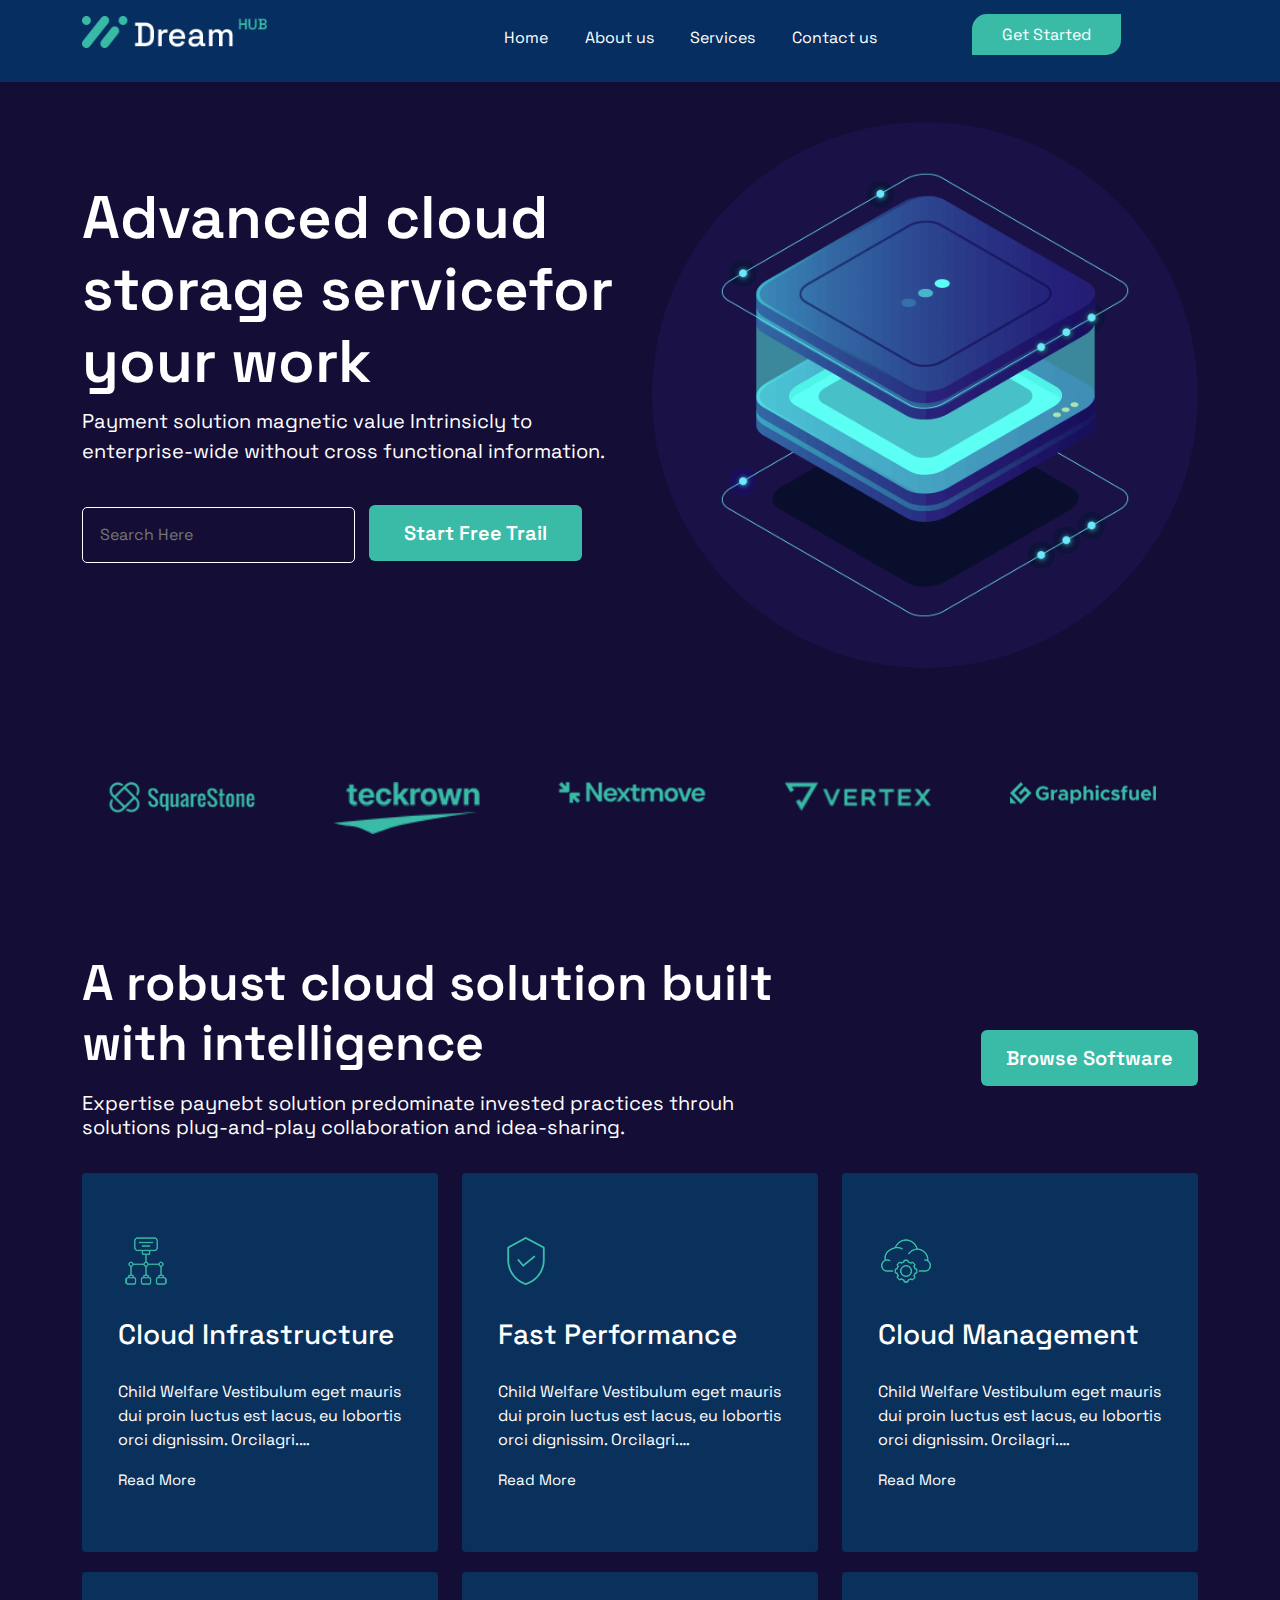
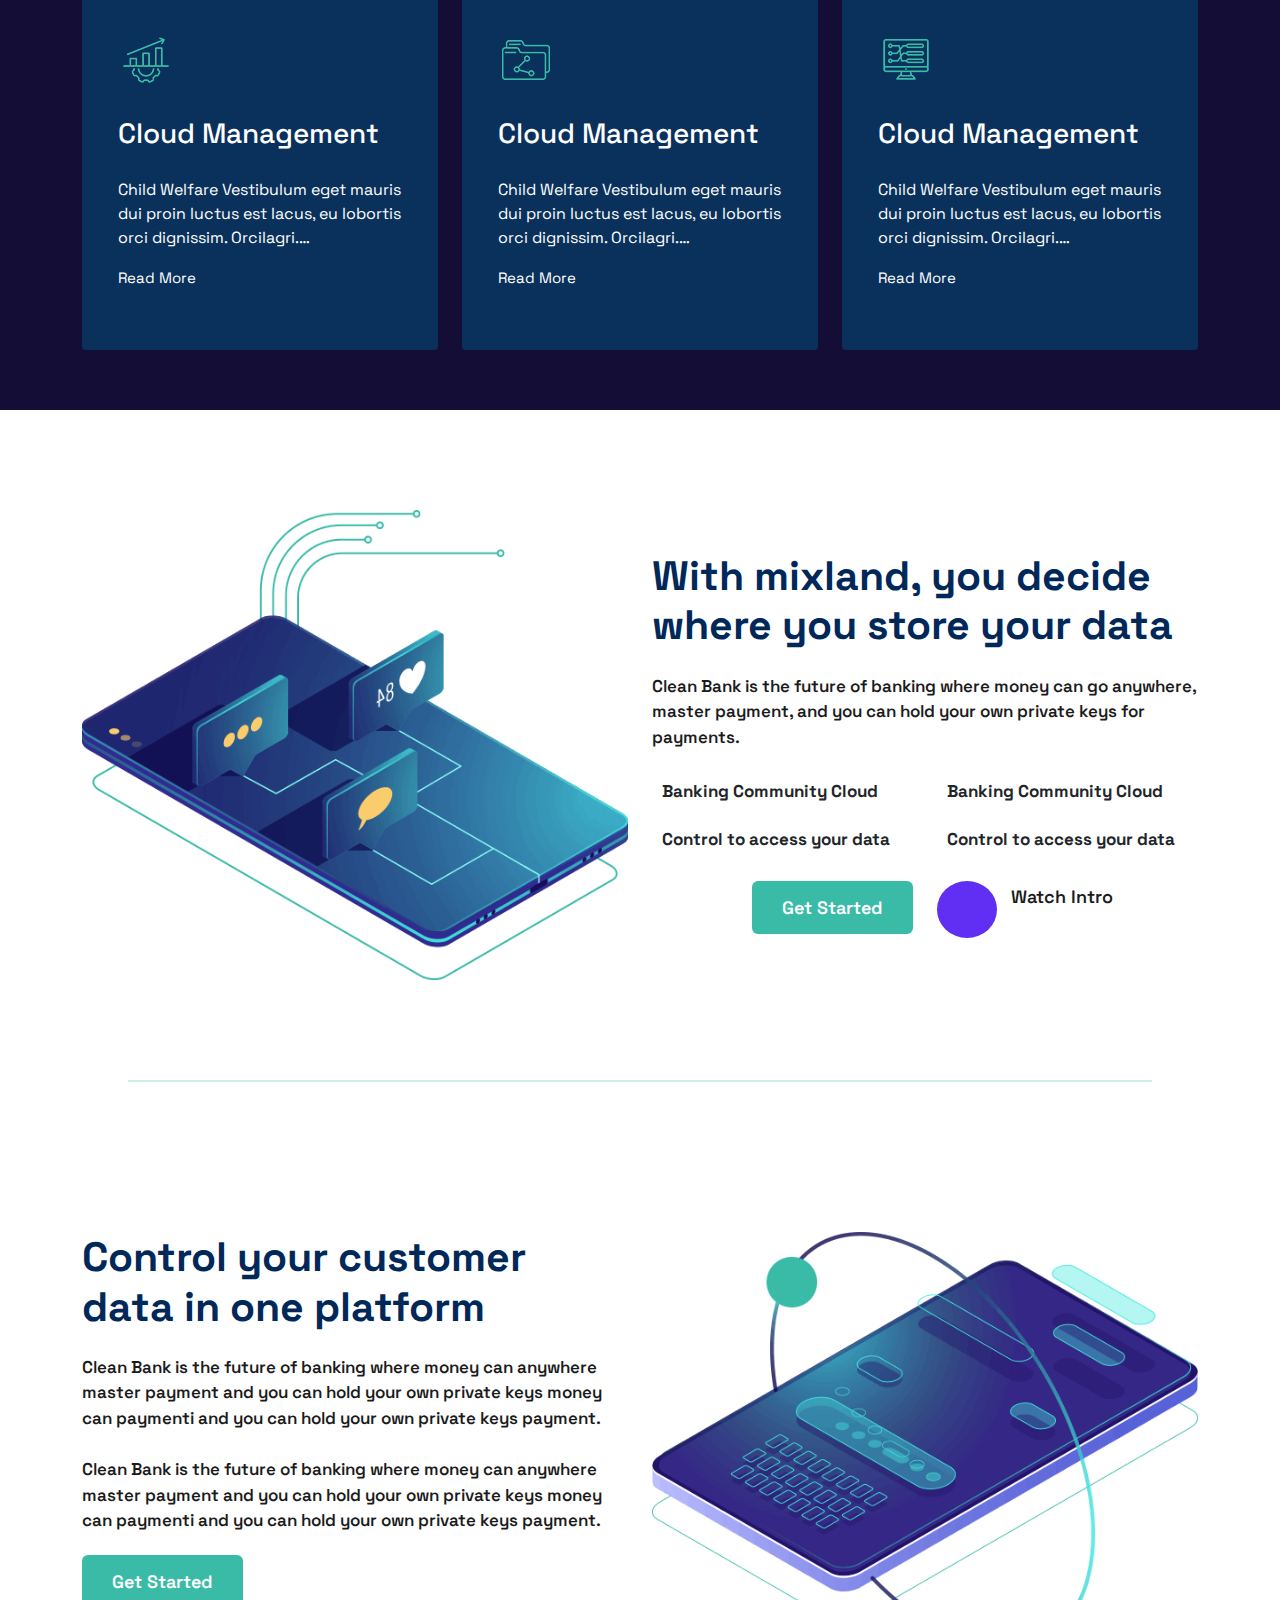
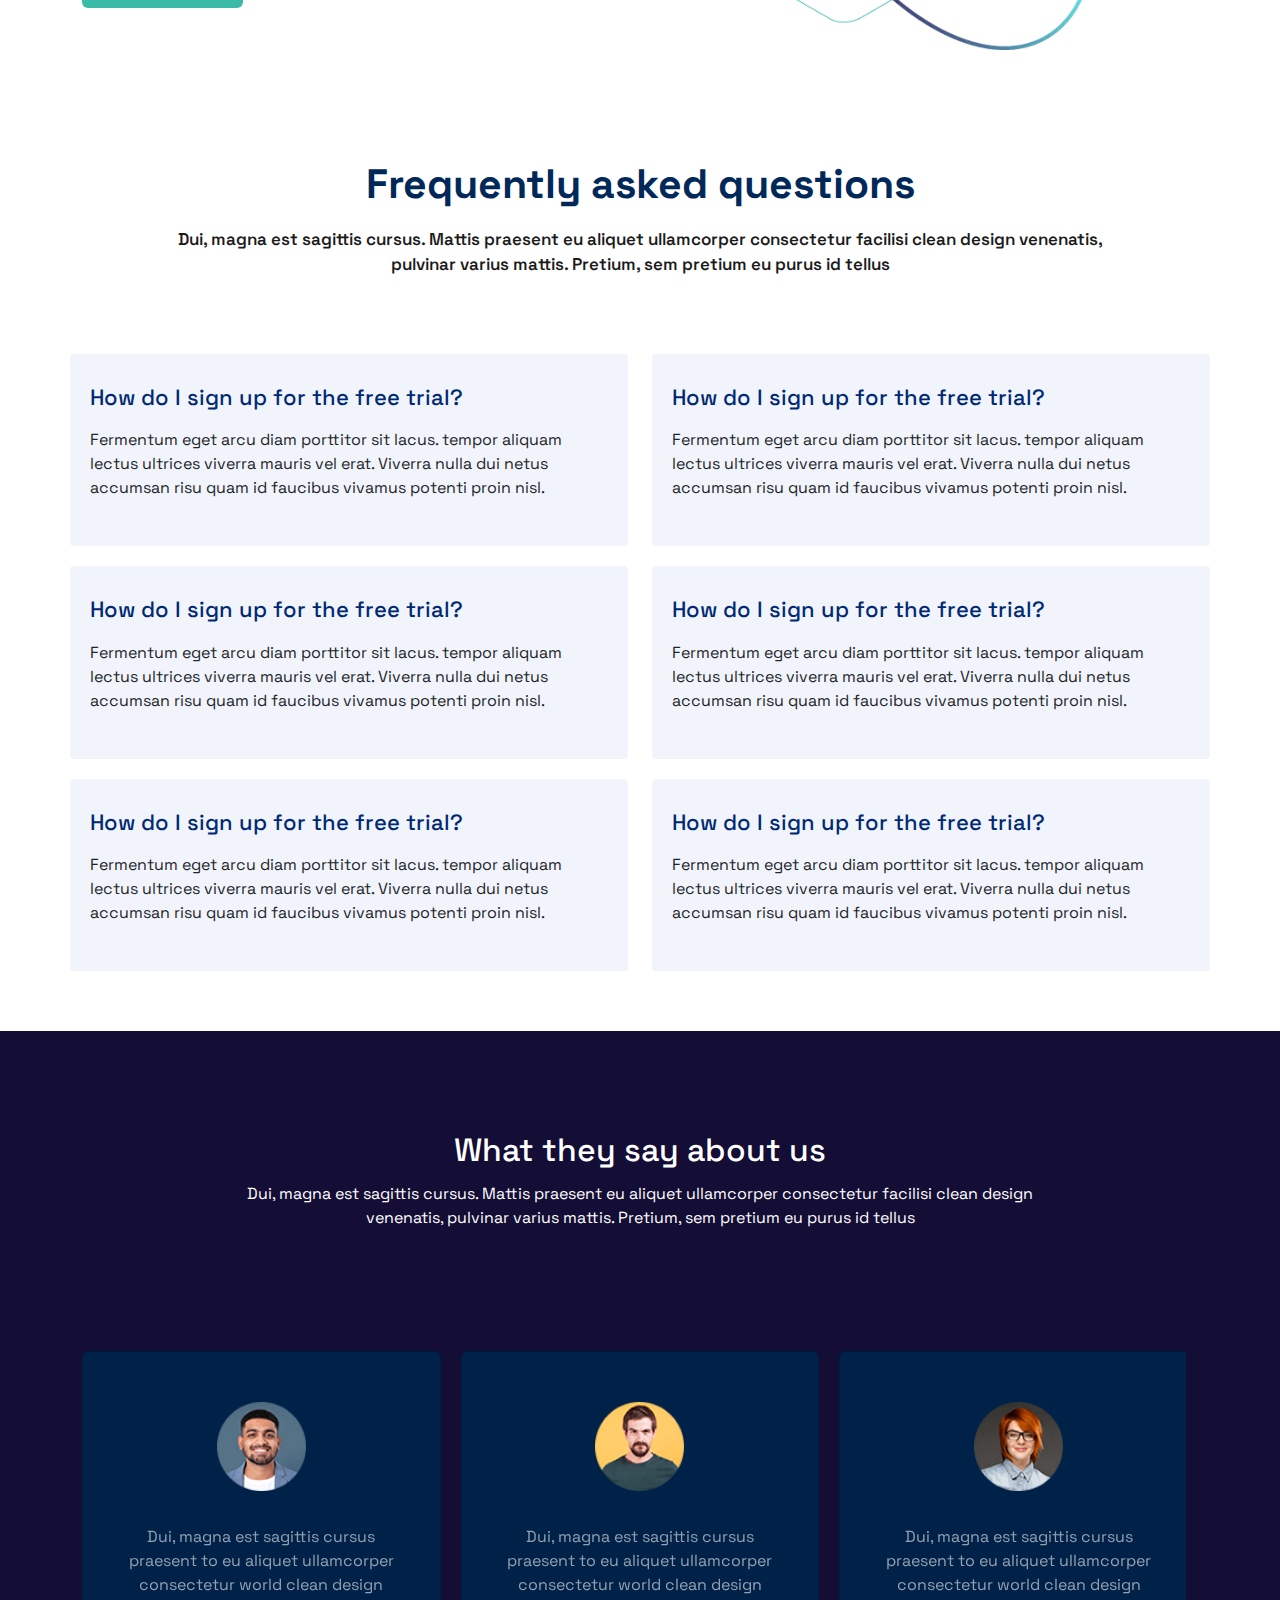
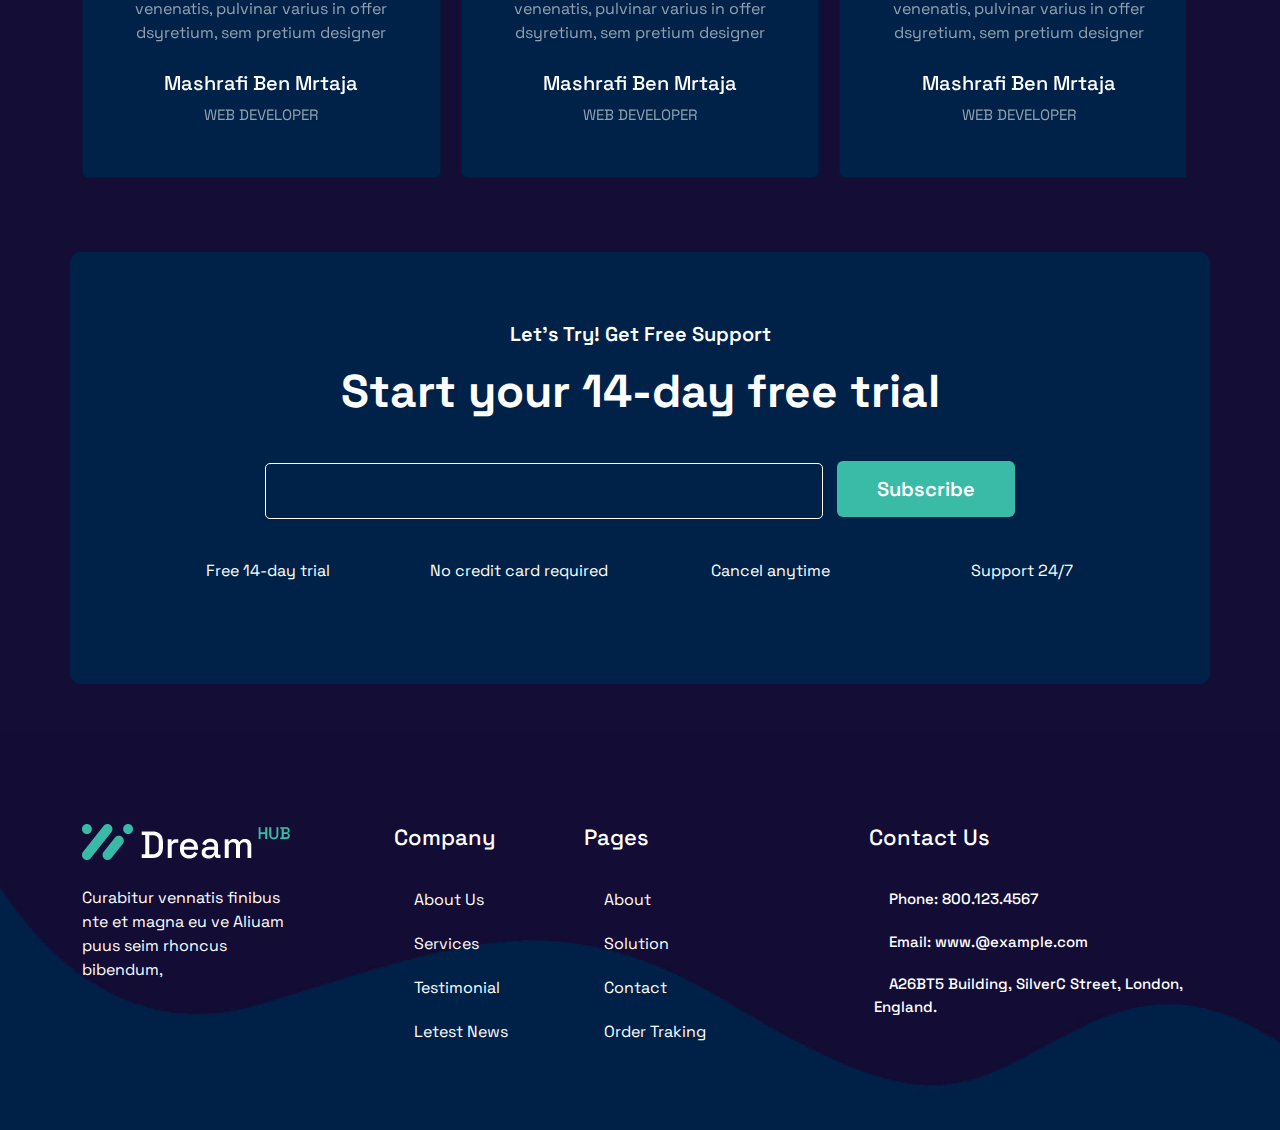
==== commit 1f6ff59e: "new" ====
--- a/btest-20231002T130918Z-001/btest/index.html
+++ b/btest-20231002T130918Z-001/btest/index.html
@@ -16,7 +16,7 @@
         integrity="sha512-z3gLpd7yknf1YoNbCzqRKc4qyor8gaKU1qmn+CShxbuBusANI9QpRohGBreCFkKxLhei6S9CQXFEbbKuqLg0DA=="
         crossorigin="anonymous" referrerpolicy="no-referrer" />
 
-	<link href="https://cdnjs.cloudflare.com/ajax/libs/OwlCarousel2/2.3.4/assets/owl.carousel.min.css" rel="stylesheet">
+    <link href="https://cdnjs.cloudflare.com/ajax/libs/OwlCarousel2/2.3.4/assets/owl.carousel.min.css" rel="stylesheet">
 
     <link rel="stylesheet" href="style.css">
 
@@ -244,257 +244,350 @@
             </div>
         </div>
     </DIV> -->
-    
-<div class="section4">
-    <div class="container">
+
+    <div class="section4">
+        <div class="container">
+            <div class="row">
+                <div class="col-lg-6 aboutimg">
+                    <div><img src="img.png" alt=""></div>
+                </div>
+                <div class="col-lg-6 aboutcontent">
+                    <h2>
+                        With mixland, you decide
+                        where you store your data
+                    </h2>
+                    <p>Clean Bank is the future of banking where money can go anywhere, master payment, and you can hold
+                        your own private keys for payments.</p>
+                    <div class="row">
+                        <div class="col-md-6 icon1p">
+                            <i class="fa-solid fa-square-check icon1"></i>
+                            <h3>Banking Community Cloud</h3>
+                        </div>
+                        <div class="col-md-6 icon2p">
+                            <i class="fa-solid fa-square-check icon2"></i>
+                            <h3>Banking Community Cloud</h3>
+                        </div>
+                        <div class="col-md-6 icon3p">
+                            <i class="fa-solid fa-square-check icon3"></i>
+                            <h3>Control to access your data</h3>
+                        </div>
+                        <div class="col-md-6 icon4p">
+                            <i class="fa-solid fa-square-check icon4"></i>
+                            <h3>Control to access your data</h3>
+                        </div>
+                    </div>
+                    <div class="row btns">
+                        <div class="col-6 d-flex justify-content-end btn3">
+                            <a href="#">Get Started</a>
+                        </div>
+                        <div class="col-6 plyc">
+                            <div class="playbtn">
+                                <a href="#"><i class="fa-solid fa-play"></i></a>
+                            </div>
+                            <p>Watch Intro</p>
+                        </div>
+                    </div>
+                </div>
+            </div>
+        </div>
+    </div>
+
+
+    <hr>
+    <div class="section5">
+        <div class="container">
+            <div class="row">
+                <div class="col-lg-6 aboutcontent">
+                    <h2>
+                        Control your customer <br> data in one platform
+                    </h2>
+                    <p>Clean Bank is the future of banking where money can anywhere master payment and you can hold your
+                        own private keys money can paymenti and you can hold your own private keys payment. </p>
+                    <p>
+                        Clean Bank is the future of banking where money can anywhere master payment and you can hold
+                        your own private keys money can paymenti and you can hold your own private keys payment.
+
+                    </p>
+                    <div class="btn3"><a href="#">Get Started</a></div>
+                </div>
+                <div class="col-lg-6 about1">
+                    <img src="about2.png" alt="">
+                </div>
+
+            </div>
+        </div>
+    </div>
+    <div class="container ">
+        <div class="row about3">
+            <h2>
+                Frequently asked questions
+            </h2>
+            <p>
+                Dui, magna est sagittis cursus. Mattis praesent eu aliquet ullamcorper consectetur facilisi clean design
+                venenatis, pulvinar varius mattis. Pretium, sem pretium eu purus id tellus
+            </p>
+        </div>
+    </div>
+    <div class="container boxcon">
         <div class="row">
-            <div class="col-lg-6 aboutimg">
-                <div><img src="img.png" alt=""></div>
-            </div>
-            <div class="col-lg-6 aboutcontent">
-                <h2>
-                    With mixland, you decide
-                    where you store your data
-                </h2>
-                <p>Clean Bank is the future of banking where money can go anywhere, master payment, and you can hold your own private keys for payments.</p>
-                <div class="row">
-                    <div class="col-md-6 icon1p">
-                        <i class="fa-solid fa-square-check icon1"></i>
-                        <h3>Banking Community Cloud</h3>
-                    </div>
-                    <div class="col-md-6 icon2p">
-                        <i class="fa-solid fa-square-check icon2"></i>
-                        <h3>Banking Community Cloud</h3>
-                    </div>
-                    <div class="col-md-6 icon3p">
-                        <i class="fa-solid fa-square-check icon3"></i>
-                        <h3>Control to access your data</h3>
-                    </div>
-                    <div class="col-md-6 icon4p">
-                        <i class="fa-solid fa-square-check icon4"></i>
-                        <h3>Control to access your data</h3>
-                    </div>
-                </div>
-                <div class="row btns">
-                    <div class="col-6 d-flex justify-content-end btn3">
-                        <a href="#">Get Started</a>
-                    </div>
-                    <div class="col-6 plyc">
-                        <div class="playbtn">
-                            <a href="#"><i class="fa-solid fa-play"></i></a>
-                        </div>
-                        <p>Watch Intro</p>
-                    </div>
-                </div>
-            </div>
-        </div>
-    </div>
-</div>
-
-
-<hr>
-<div class="section5">
-    <div class="container">
-        <div class="row">
-            <div class="col-lg-6 aboutcontent">
-                <h2>
-                    Control your customer <br> data in one platform
-                </h2>
-                <p>Clean Bank is the future of banking where money can anywhere master payment and you can hold your own private keys money can paymenti and you can hold your own private keys payment. </p>
-                <p>
-                    Clean Bank is the future of banking where money can anywhere master payment and you can hold your own private keys money can paymenti and you can hold your own private keys payment.
-
-                </p>
-                <div class="btn3"><a href="#">Get Started</a></div>
-            </div>
-            <div class="col-lg-6 about1">
-                <img src="about2.png" alt="">
-            </div>
-
-        </div>
-    </div>
-</div>
-<div class="container ">
-    <div class="row about3">
-        <h2>
-            Frequently asked questions
-        </h2>
-        <p>
-            Dui, magna est sagittis cursus. Mattis praesent eu aliquet ullamcorper consectetur facilisi clean design venenatis, pulvinar varius mattis. Pretium, sem pretium eu purus id tellus
-        </p>
-    </div>
-</div>
-<div class="container boxcon">
-    <div class="row">
-        <div class="col-md-6">
-            <div class="box1">
-                <h3>How do I sign up for the free trial?</h3>
-                <p>Fermentum eget arcu diam porttitor sit lacus. tempor aliquam lectus ultrices viverra mauris vel erat. Viverra nulla dui netus accumsan risu quam id faucibus vivamus potenti proin nisl.</p>
-            </div>
-        </div>
-        <div class="col-md-6">
-            <div class="box1">
-                <h3>How do I sign up for the free trial?</h3>
-                <p>Fermentum eget arcu diam porttitor sit lacus. tempor aliquam lectus ultrices viverra mauris vel erat. Viverra nulla dui netus accumsan risu quam id faucibus vivamus potenti proin nisl.</p>
-            </div>
-        </div>
-        <div class="col-md-6">
-            <div class="box1">
-                <h3>How do I sign up for the free trial?</h3>
-                <p>Fermentum eget arcu diam porttitor sit lacus. tempor aliquam lectus ultrices viverra mauris vel erat. Viverra nulla dui netus accumsan risu quam id faucibus vivamus potenti proin nisl.</p>
-            </div>
-        </div>
-        <div class="col-md-6">
-            <div class="box1">
-                <h3>How do I sign up for the free trial?</h3>
-                <p>Fermentum eget arcu diam porttitor sit lacus. tempor aliquam lectus ultrices viverra mauris vel erat. Viverra nulla dui netus accumsan risu quam id faucibus vivamus potenti proin nisl.</p>
-            </div>
-        </div>
-        <div class="col-md-6">
-            <div class="box1">
-                <h3>How do I sign up for the free trial?</h3>
-                <p>Fermentum eget arcu diam porttitor sit lacus. tempor aliquam lectus ultrices viverra mauris vel erat. Viverra nulla dui netus accumsan risu quam id faucibus vivamus potenti proin nisl.</p>
-            </div>
-        </div>
-        <div class="col-md-6">
-            <div class="box1">
-                <h3>How do I sign up for the free trial?</h3>
-                <p>Fermentum eget arcu diam porttitor sit lacus. tempor aliquam lectus ultrices viverra mauris vel erat. Viverra nulla dui netus accumsan risu quam id faucibus vivamus potenti proin nisl.</p>
-            </div>
-        </div>
-        
-    </div>
-</div>
-<div class="section6">
-    <div class="container">
-        <div class="row">
-            <div class="col-12 sec6">
-                <h2>
-                    What they say about us
-                </h2>
-                <p>
-                    Dui, magna est sagittis cursus. Mattis praesent eu aliquet ullamcorper consectetur facilisi clean design venenatis, pulvinar varius mattis. Pretium, sem pretium eu purus id tellus
-                </p>
-            </div>
-            
-        </div>
-        <div class="row cardsec team-slider owl-carousel">
-            <div class=" single-box">
-                <div class="card">
-                    <div class="contant">
-                        <div class="cardimg">
-                            <img src="man1.png" alt="">
-                        </div>
-                        <div class="cardicon">
-                            <i class="fa-solid fa-star"></i><i class="fa-solid fa-star"></i><i class="fa-solid fa-star"></i><i class="fa-solid fa-star"></i><i class="fa-solid fa-star"></i>
-                        </div>
-                        <div class="cardp">
-                            <p> Dui, magna est sagittis cursus praesent to eu aliquet ullamcorper consectetur world clean design venenatis, pulvinar varius in offer dsyretium, sem pretium designer </p>
-                        </div>
-                        <div class="cardtitle">
-                            <h4> Mashrafi Ben Mrtaja </h4>
-                            <span>WEB DEVELOPER</span>
-                        </div>
-
-                    </div>
-                </div>
-            </div>
-            <div class=" single-box">
-                <div class="card">
-                    <div class="contant">
-                        <div class="cardimg">
-                            <img src="man2.png" alt="">
-                        </div>
-                        <div class="cardicon">
-                            <i class="fa-solid fa-star"></i><i class="fa-solid fa-star"></i><i class="fa-solid fa-star"></i><i class="fa-solid fa-star"></i><i class="fa-solid fa-star"></i>
-                        </div>
-                        <div class="cardp">
-                            <p> Dui, magna est sagittis cursus praesent to eu aliquet ullamcorper consectetur world clean design venenatis, pulvinar varius in offer dsyretium, sem pretium designer </p>
-                        </div>
-                        <div class="cardtitle">
-                            <h4> Mashrafi Ben Mrtaja </h4>
-                            <span>WEB DEVELOPER</span>
-                        </div>
-
-                    </div>
-                </div>
-            </div>
-            <div class=" single-box">
-                <div class="card">
-                    <div class="contant">
-                        <div class="cardimg">
-                            <img src="man3.png" alt="">
-                        </div>
-                        <div class="cardicon">
-                            <i class="fa-solid fa-star"></i><i class="fa-solid fa-star"></i><i class="fa-solid fa-star"></i><i class="fa-solid fa-star"></i><i class="fa-solid fa-star"></i>
-                        </div>
-                        <div class="cardp">
-                            <p> Dui, magna est sagittis cursus praesent to eu aliquet ullamcorper consectetur world clean design venenatis, pulvinar varius in offer dsyretium, sem pretium designer </p>
-                        </div>
-                        <div class="cardtitle">
-                            <h4> Mashrafi Ben Mrtaja </h4>
-                            <span>WEB DEVELOPER</span>
-                        </div>
-
-                    </div>
-                </div>
-            </div>
-            <div class=" single-box">
-                <div class="card">
-                    <div class="contant">
-                        <div class="cardimg">
-                            <img src="man1.png" alt="">
-                        </div>
-                        <div class="cardicon">
-                            <i class="fa-solid fa-star"></i><i class="fa-solid fa-star"></i><i class="fa-solid fa-star"></i><i class="fa-solid fa-star"></i><i class="fa-solid fa-star"></i>
-                        </div>
-                        <div class="cardp">
-                            <p> Dui, magna est sagittis cursus praesent to eu aliquet ullamcorper consectetur world clean design venenatis, pulvinar varius in offer dsyretium, sem pretium designer </p>
-                        </div>
-                        <div class="cardtitle">
-                            <h4> Mashrafi Ben Mrtaja </h4>
-                            <span>WEB DEVELOPER</span>
-                        </div>
-
-                    </div>
-                </div>
-            </div>
-        </div>
-    </div>
-</div>
-<script src="https://cdnjs.cloudflare.com/ajax/libs/jquery/3.6.0/jquery.min.js">
-</script> 
-<script src="https://cdnjs.cloudflare.com/ajax/libs/OwlCarousel2/2.3.4/owl.carousel.min.js">
-</script> 
-<script src="https://cdnjs.cloudflare.com/ajax/libs/twitter-bootstrap/4.6.0/js/bootstrap.min.js">
-</script> 
-<script>
-       $('.team-slider').owlCarousel({
-           loop: false,            
-           nav: false,
-           autoplay: true,
-           autoplayTimeout: 5000,
-           smartSpeed: 450,
-           margin: 20,
-           responsive: {
-               0: {
-                   items: 1
-               },
-               768: {
-                   items: 2
-               },
-               991: {
-                   items: 3
-               },
-               1200: {
-                   items: 3
-               },
-               1920: {
-                   items: 3
-               }
-           }
-       });
-</script>
+            <div class="col-md-6">
+                <div class="box1">
+                    <h3>How do I sign up for the free trial?</h3>
+                    <p>Fermentum eget arcu diam porttitor sit lacus. tempor aliquam lectus ultrices viverra mauris vel
+                        erat. Viverra nulla dui netus accumsan risu quam id faucibus vivamus potenti proin nisl.</p>
+                </div>
+            </div>
+            <div class="col-md-6">
+                <div class="box1">
+                    <h3>How do I sign up for the free trial?</h3>
+                    <p>Fermentum eget arcu diam porttitor sit lacus. tempor aliquam lectus ultrices viverra mauris vel
+                        erat. Viverra nulla dui netus accumsan risu quam id faucibus vivamus potenti proin nisl.</p>
+                </div>
+            </div>
+            <div class="col-md-6">
+                <div class="box1">
+                    <h3>How do I sign up for the free trial?</h3>
+                    <p>Fermentum eget arcu diam porttitor sit lacus. tempor aliquam lectus ultrices viverra mauris vel
+                        erat. Viverra nulla dui netus accumsan risu quam id faucibus vivamus potenti proin nisl.</p>
+                </div>
+            </div>
+            <div class="col-md-6">
+                <div class="box1">
+                    <h3>How do I sign up for the free trial?</h3>
+                    <p>Fermentum eget arcu diam porttitor sit lacus. tempor aliquam lectus ultrices viverra mauris vel
+                        erat. Viverra nulla dui netus accumsan risu quam id faucibus vivamus potenti proin nisl.</p>
+                </div>
+            </div>
+            <div class="col-md-6">
+                <div class="box1">
+                    <h3>How do I sign up for the free trial?</h3>
+                    <p>Fermentum eget arcu diam porttitor sit lacus. tempor aliquam lectus ultrices viverra mauris vel
+                        erat. Viverra nulla dui netus accumsan risu quam id faucibus vivamus potenti proin nisl.</p>
+                </div>
+            </div>
+            <div class="col-md-6">
+                <div class="box1">
+                    <h3>How do I sign up for the free trial?</h3>
+                    <p>Fermentum eget arcu diam porttitor sit lacus. tempor aliquam lectus ultrices viverra mauris vel
+                        erat. Viverra nulla dui netus accumsan risu quam id faucibus vivamus potenti proin nisl.</p>
+                </div>
+            </div>
+
+        </div>
+    </div>
+    <div class="section6">
+        <div class="container">
+            <div class="row">
+                <div class="col-12 sec6">
+                    <h2>
+                        What they say about us
+                    </h2>
+                    <p>
+                        Dui, magna est sagittis cursus. Mattis praesent eu aliquet ullamcorper consectetur facilisi
+                        clean design venenatis, pulvinar varius mattis. Pretium, sem pretium eu purus id tellus
+                    </p>
+                </div>
+
+            </div>
+            <div class="row cardsec team-slider owl-carousel">
+                <div class=" single-box">
+                    <div class="card">
+                        <div class="contant">
+                            <div class="cardimg">
+                                <img src="man1.png" alt="">
+                            </div>
+                            <div class="cardicon">
+                                <i class="fa-solid fa-star"></i><i class="fa-solid fa-star"></i><i
+                                    class="fa-solid fa-star"></i><i class="fa-solid fa-star"></i><i
+                                    class="fa-solid fa-star"></i>
+                            </div>
+                            <div class="cardp">
+                                <p> Dui, magna est sagittis cursus praesent to eu aliquet ullamcorper consectetur world
+                                    clean design venenatis, pulvinar varius in offer dsyretium, sem pretium designer
+                                </p>
+                            </div>
+                            <div class="cardtitle">
+                                <h4> Mashrafi Ben Mrtaja </h4>
+                                <span>WEB DEVELOPER</span>
+                            </div>
+
+                        </div>
+                    </div>
+                </div>
+                <div class=" single-box">
+                    <div class="card">
+                        <div class="contant">
+                            <div class="cardimg">
+                                <img src="man2.png" alt="">
+                            </div>
+                            <div class="cardicon">
+                                <i class="fa-solid fa-star"></i><i class="fa-solid fa-star"></i><i
+                                    class="fa-solid fa-star"></i><i class="fa-solid fa-star"></i><i
+                                    class="fa-solid fa-star"></i>
+                            </div>
+                            <div class="cardp">
+                                <p> Dui, magna est sagittis cursus praesent to eu aliquet ullamcorper consectetur world
+                                    clean design venenatis, pulvinar varius in offer dsyretium, sem pretium designer
+                                </p>
+                            </div>
+                            <div class="cardtitle">
+                                <h4> Mashrafi Ben Mrtaja </h4>
+                                <span>WEB DEVELOPER</span>
+                            </div>
+
+                        </div>
+                    </div>
+                </div>
+                <div class=" single-box">
+                    <div class="card">
+                        <div class="contant">
+                            <div class="cardimg">
+                                <img src="man3.png" alt="">
+                            </div>
+                            <div class="cardicon">
+                                <i class="fa-solid fa-star"></i><i class="fa-solid fa-star"></i><i
+                                    class="fa-solid fa-star"></i><i class="fa-solid fa-star"></i><i
+                                    class="fa-solid fa-star"></i>
+                            </div>
+                            <div class="cardp">
+                                <p> Dui, magna est sagittis cursus praesent to eu aliquet ullamcorper consectetur world
+                                    clean design venenatis, pulvinar varius in offer dsyretium, sem pretium designer
+                                </p>
+                            </div>
+                            <div class="cardtitle">
+                                <h4> Mashrafi Ben Mrtaja </h4>
+                                <span>WEB DEVELOPER</span>
+                            </div>
+
+                        </div>
+                    </div>
+                </div>
+                <div class=" single-box">
+                    <div class="card">
+                        <div class="contant">
+                            <div class="cardimg">
+                                <img src="man1.png" alt="">
+                            </div>
+                            <div class="cardicon">
+                                <i class="fa-solid fa-star"></i><i class="fa-solid fa-star"></i><i
+                                    class="fa-solid fa-star"></i><i class="fa-solid fa-star"></i><i
+                                    class="fa-solid fa-star"></i>
+                            </div>
+                            <div class="cardp">
+                                <p> Dui, magna est sagittis cursus praesent to eu aliquet ullamcorper consectetur world
+                                    clean design venenatis, pulvinar varius in offer dsyretium, sem pretium designer
+                                </p>
+                            </div>
+                            <div class="cardtitle">
+                                <h4> Mashrafi Ben Mrtaja </h4>
+                                <span>WEB DEVELOPER</span>
+                            </div>
+
+                        </div>
+                    </div>
+                </div>
+            </div>
+            <div class="row subscription">
+                <div class="col-12">
+                    <h4> Let's Try! Get Free Support </h4>
+                    <h2>Start your 14-day free trial</h2>
+                    <div>
+                        <input type="search" name="search" id="">
+                        <input type="submit" value=" Subscribe ">
+
+                    </div>
+                    <div class="container check">
+                        <ul class=" row d-flex flex-md-row     ">
+                            <li class=" col-md-6 col-lg-3 "><i class="fa-regular fa-square-check"></i> Free 14-day trial </li>
+                            <li class=" col-md-6 col-lg-3 "><i class="fa-regular fa-square-check"></i> No credit card required</li>
+                            <li class=" col-md-6 col-lg-3 "> <i class="fa-regular fa-square-check"></i> Cancel anytime </li>
+                            <li class=" col-md-6 col-lg-3 "><i class="fa-regular fa-square-check"></i> Support 24/7 </li>
+                        </ul>
+                    </div>
+
+                </div>
+            </div>
+        </div>
+
+    </div>
+    <footer>
+            <div class="container">
+                <div class="row  ">
+                    <div class="col-lg-3 col-md-6 fot1">
+                        <img class="fimg" src="logo.png" alt="">
+                        <p>Curabitur vennatis finibus nte et magna eu ve Aliuam puus seim rhoncus bibendum, </p>
+                        <div class="sicons" >
+                            <a href="#"><i class="fa-brands fa-facebook-f"></i></a>
+                            <a href="#"><i class="fab fa-twitter"></i></a>
+                            <a href="#"><i class="fab fa-linkedin-in"></i></a>
+                            <a href="#"><i class="fab fa-pinterest-p"></i></a>
+                        </div>
+                    </div>
+                    <div class="col-lg-2 col-md-6 fot2">
+                        <h4>Company</h4>
+                        <ul>
+                            <li><a href="#"><i class="fa-solid fa-arrow-right"></i>About Us</a></li>
+                            <li><a href="#"><i class="fa-solid fa-arrow-right"></i>Services</a></li>
+                            <li><a href="#"><i class="fa-solid fa-arrow-right"></i>Testimonial</a></li>
+                            <li><a href="#"><i class="fa-solid fa-arrow-right"></i>Letest News</a></li>
+                        </ul> 
+                        
+                    </div>
+                    <div class="col-lg-3 col-md-6 fot2">
+                        <h4>Pages</h4>
+                        <ul>
+                            <li><a href="#"><i class="fa-solid fa-arrow-right"></i>About</a></li>
+                            <li><a href="#"><i class="fa-solid fa-arrow-right"></i>Solution</a></li>
+                            <li><a href="#"><i class="fa-solid fa-arrow-right"></i>Contact</a></li>
+                            <li><a href="#"><i class="fa-solid fa-arrow-right"></i> Order Traking</a></li>
+                        </ul> 
+                        
+                    </div>
+                    <div class="col-lg-4 col-md-6 fot2 fot4">
+                        <h4>Contact Us</h4>
+                        <ul>
+                            <li><a href="#"><i class="fa-solid fa-phone"></i>Phone: 800.123.4567</a></li>
+                            <li><a href="#"><i class="fa-solid fa-envelope"></i>Email: www.@example.com</a></li>
+                            <li><a href="#"><i class="fa-solid fa-location-dot"></i>A26BT5 Building, SilverC Street, London, England. </a></li>
+                        </ul> 
+                        
+                    </div>      
+                </div>
+            </div>
+    </footer>
+    <script src="https://cdnjs.cloudflare.com/ajax/libs/jquery/3.6.0/jquery.min.js">
+    </script>
+    <script src="https://cdnjs.cloudflare.com/ajax/libs/OwlCarousel2/2.3.4/owl.carousel.min.js">
+    </script>
+    <script src="https://cdnjs.cloudflare.com/ajax/libs/twitter-bootstrap/4.6.0/js/bootstrap.min.js">
+    </script>
+    <script>
+        $('.team-slider').owlCarousel({
+            loop: false,
+            nav: false,
+            autoplay: true,
+            autoplayTimeout: 5000,
+            smartSpeed: 450,
+            margin: 20,
+            responsive: {
+                0: {
+                    items: 1
+                },
+                768: {
+                    items: 2
+                },
+                991: {
+                    items: 3
+                },
+                1200: {
+                    items: 3
+                },
+                1920: {
+                    items: 3
+                }
+            }
+        });
+    </script>
     <script src="https://cdnjs.cloudflare.com/ajax/libs/jquery/3.5.1/jquery.min.js"></script>
     <script src="https://cdnjs.cloudflare.com/ajax/libs/OwlCarousel2/2.3.4/owl.carousel.min.js"></script>
     <script>
--- a/btest-20231002T130918Z-001/btest/style.css
+++ b/btest-20231002T130918Z-001/btest/style.css
@@ -627,11 +627,15 @@
     background-color: #002248;
     padding: 50px 30px;
     text-align: center;
-
-}
+    /* animation: linearGradientMove 0.5s infinite linear; */
+
+}
+
 .card:hover{
-    border: 3px solid #35ad9e ;
-}
+    border: 3px dotted #35ad9e ;
+    
+}
+
 .card:hover .cardtitle h4{
     color: #35ad9e;
 }
@@ -653,4 +657,123 @@
     font-size: 15px;
     color: #92a0b1;
     padding: 10px 0px;
-}+}
+.check{
+    max-width: 90%;
+}
+.subscription{
+    padding: 70px 0px;
+    background-color: #002248;
+    text-align: center;
+    color: white;
+    border-radius: 10px ;
+}
+.subscription h4{
+    font-size: 20px;
+    font-weight: 600;
+
+}
+.subscription h2{
+    font-size: 46px;
+    font-weight: 700;
+    padding: 10px 0px ;
+}
+.subscription ul{
+    
+    justify-content: center;
+    padding: 10px 0px;
+    align-items: center;
+    
+    align-items: center;
+    
+}
+
+.subscription ul li{
+    text-align: center; 
+    display: inline-block;
+    margin: 5px 0px;
+    margin-top: 30px; 
+
+}
+.subscription ul li i{
+    color: #1aada7;
+    margin-top: 3px;
+    margin-right: 10px;
+}
+footer{
+    color: white;
+    padding: 70px 0px;
+    background: url(footer-bg.jpg) ;
+    background-size: cover;
+    background-repeat: no-repeat;
+    background-position: center;
+   width: 100%;
+}
+.fot1{
+    padding-top: 20px;
+}
+.fot2{
+    padding-top: 20px;
+}
+.fimg{
+    max-width: 500px;
+    padding-bottom: 10%;
+   
+}
+.fot1 p{
+  padding-right: 50px;
+}
+.sicons{
+    display: flex;
+}
+.fot1 i{
+    color: #3abba7;
+    background-color: white;
+    border-radius: 50%;
+    height: 38px;
+    width: 41px;
+    text-align: center;
+    font-size: 21px;
+    padding-top: 9px;
+    margin-right: 10px;
+    margin-top: 15px;
+}
+.fot2 h4{
+    padding-left: 27px;
+    font-size: 22px;
+}
+.fot2 UL{
+    padding-top: 10px;
+}
+.fot2 ul li{
+    padding-top: 10px;
+}
+.fot2 i{
+    
+    margin-right: 15px;
+
+}
+.fot4 i{
+    background-color: #002248;
+    height: 33px;
+    width: 35px;
+    border-radius: 50%;
+    text-align: center;
+    padding-top: 8px;
+    font-size: 14px;
+    
+}
+.fot4 li a{
+    font-size: 15px;
+    font-weight: 500;
+}
+@media (max-width: 768px) {
+    .section1 h1{
+        font-size: 30px;
+        text-align: center;
+    }
+    .section1 p{
+        font-size: 15px;
+        font-weight: 300;
+    }
+  }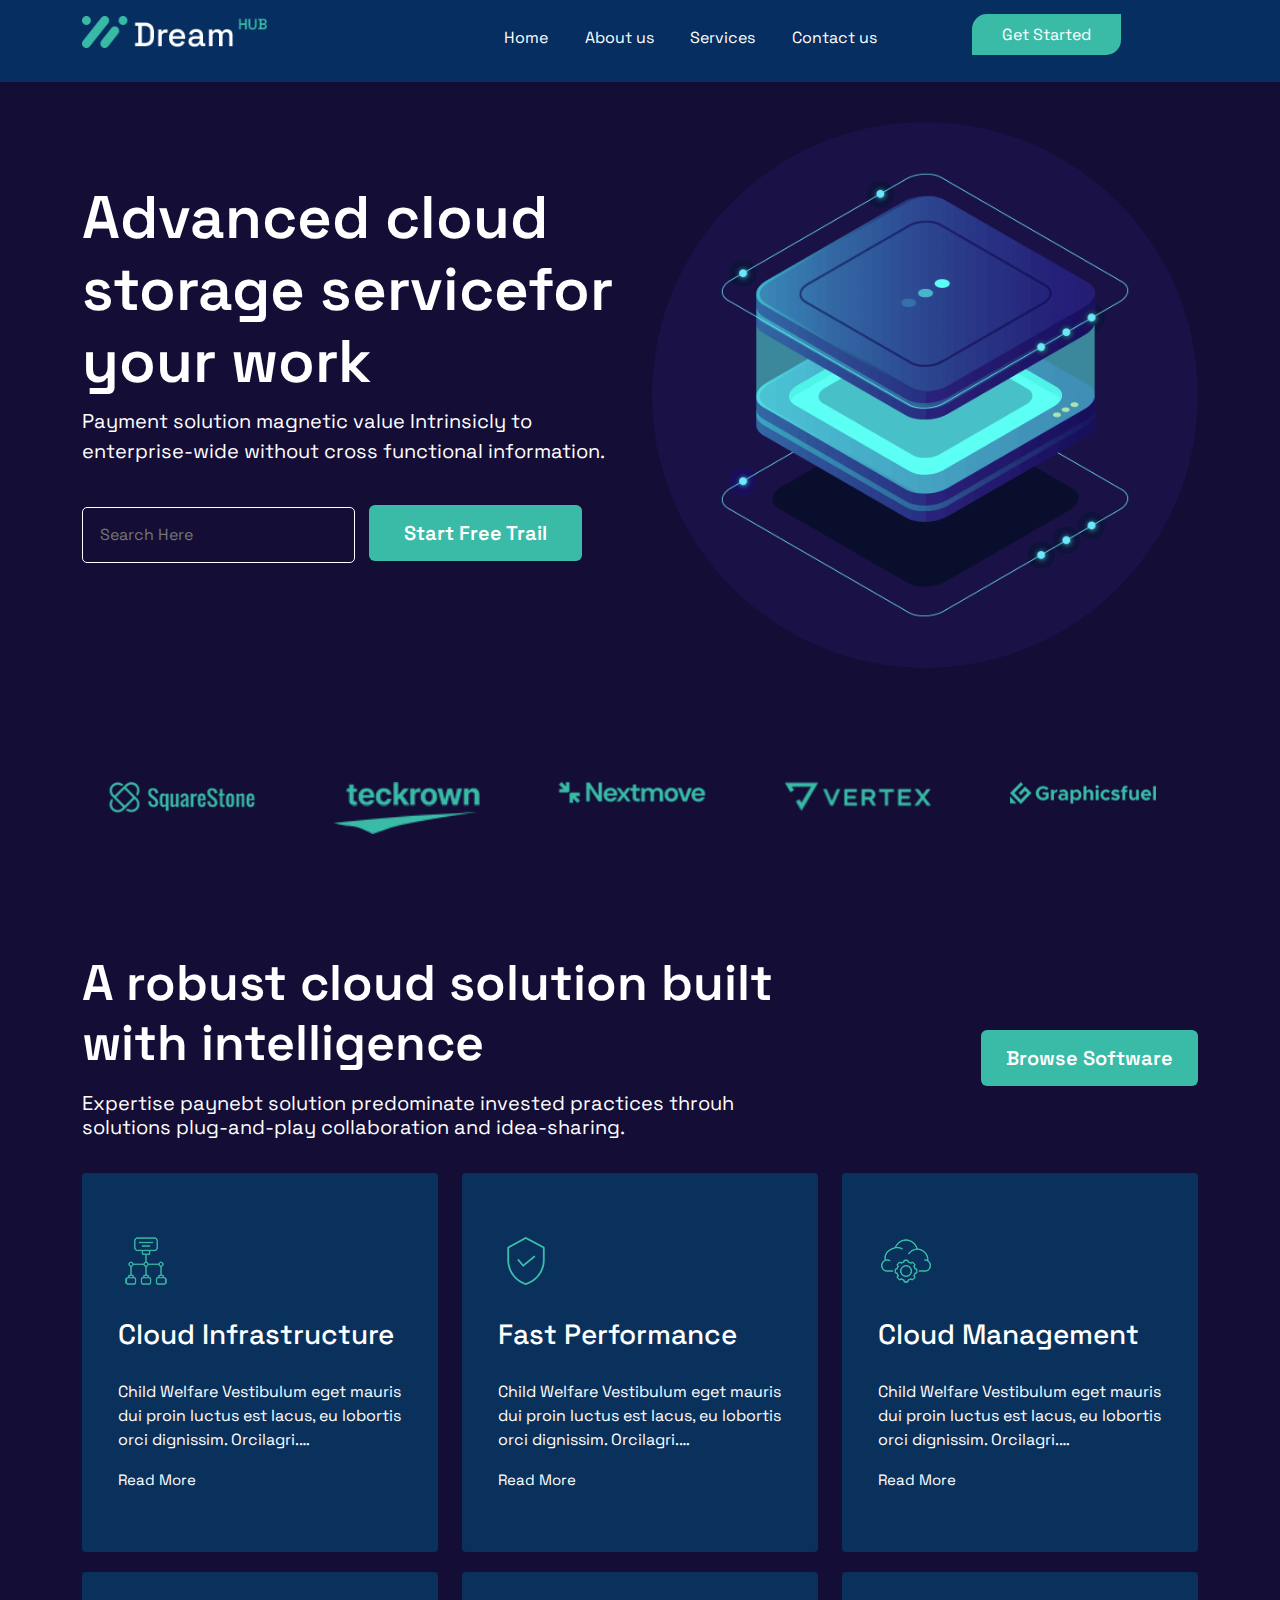
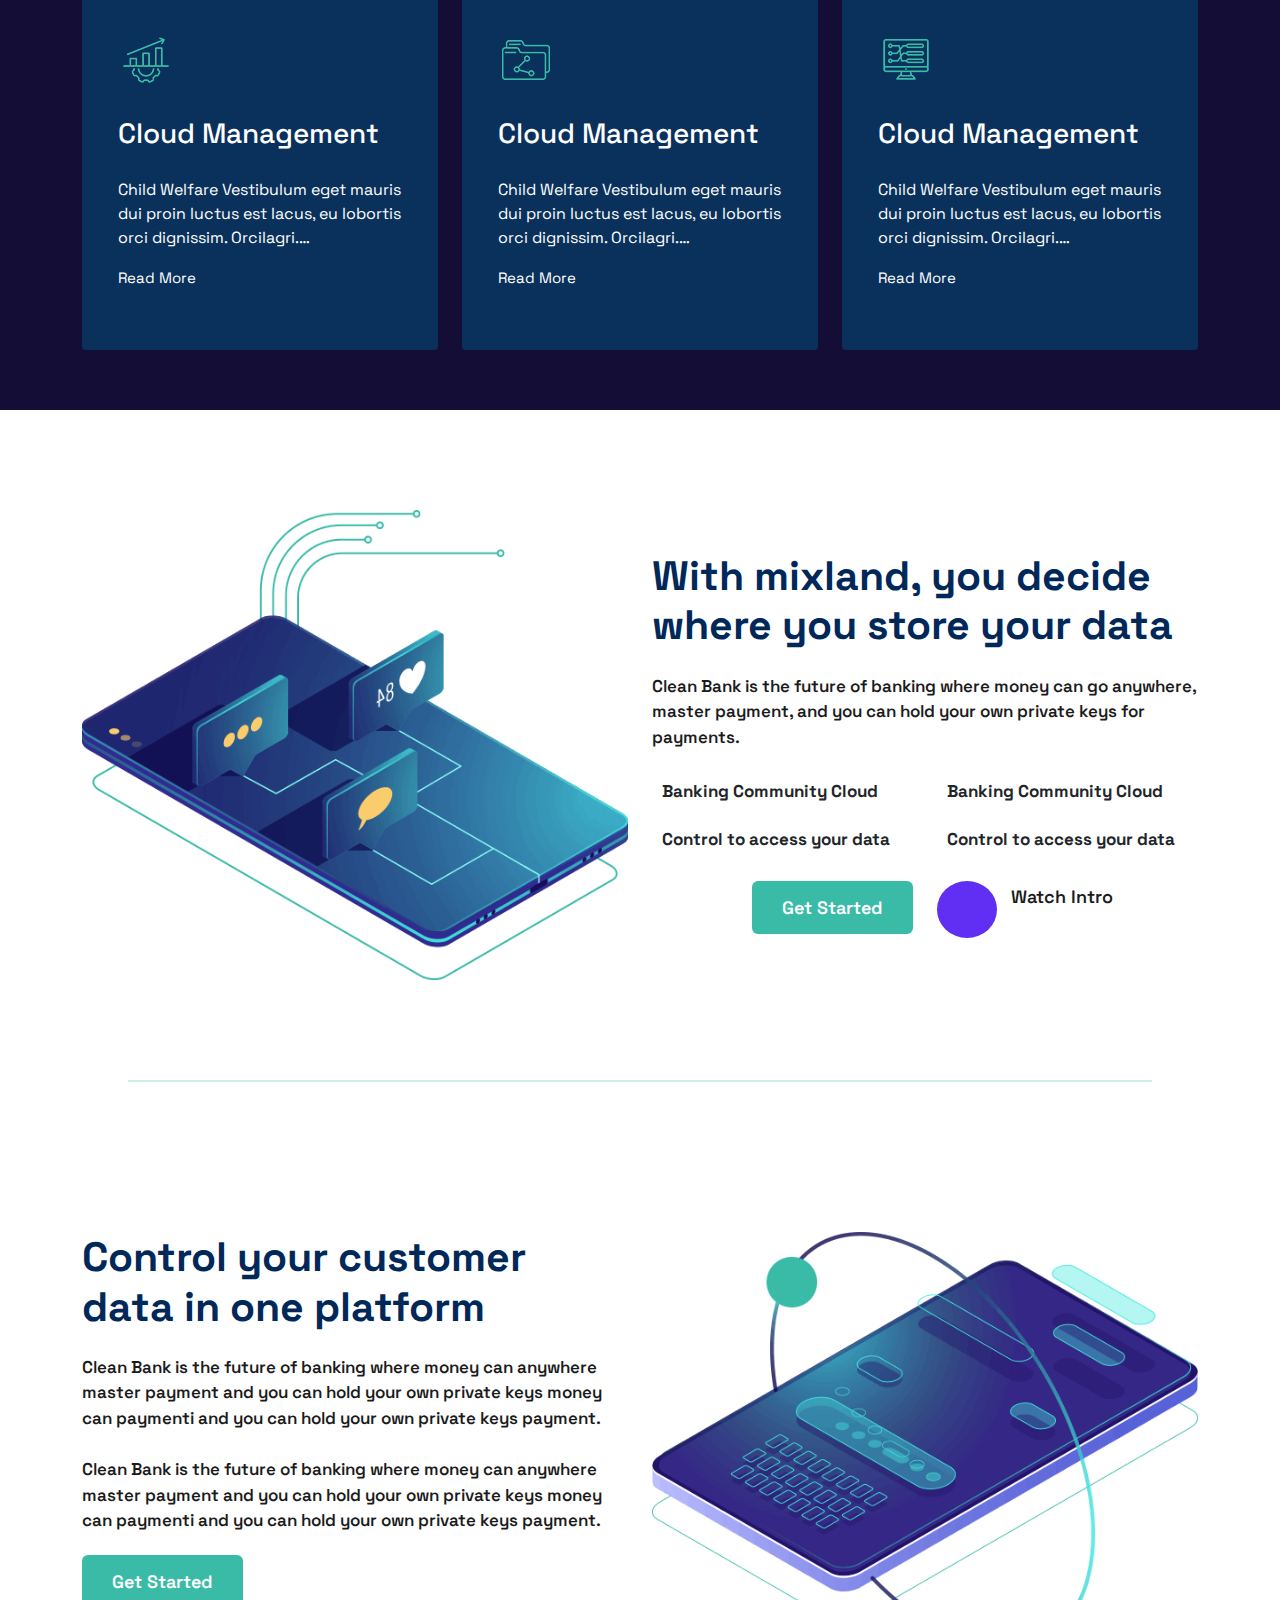
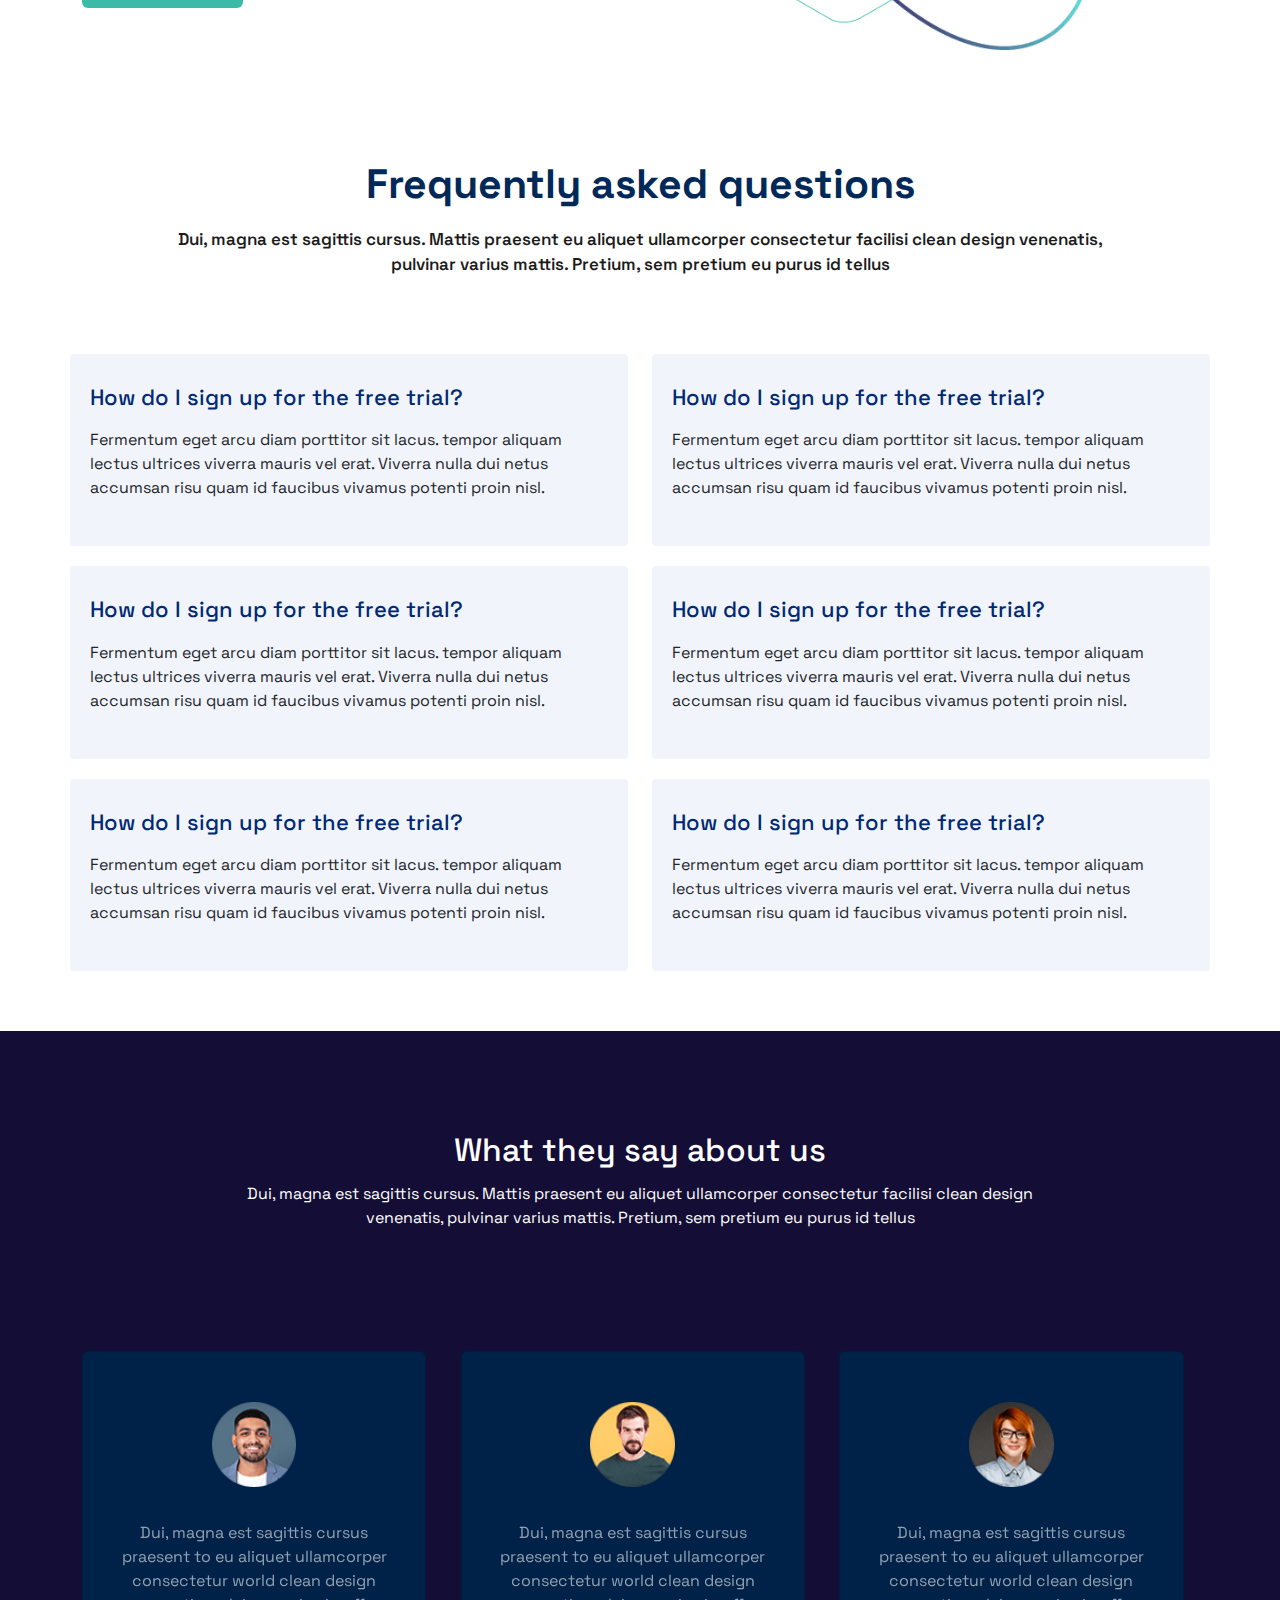
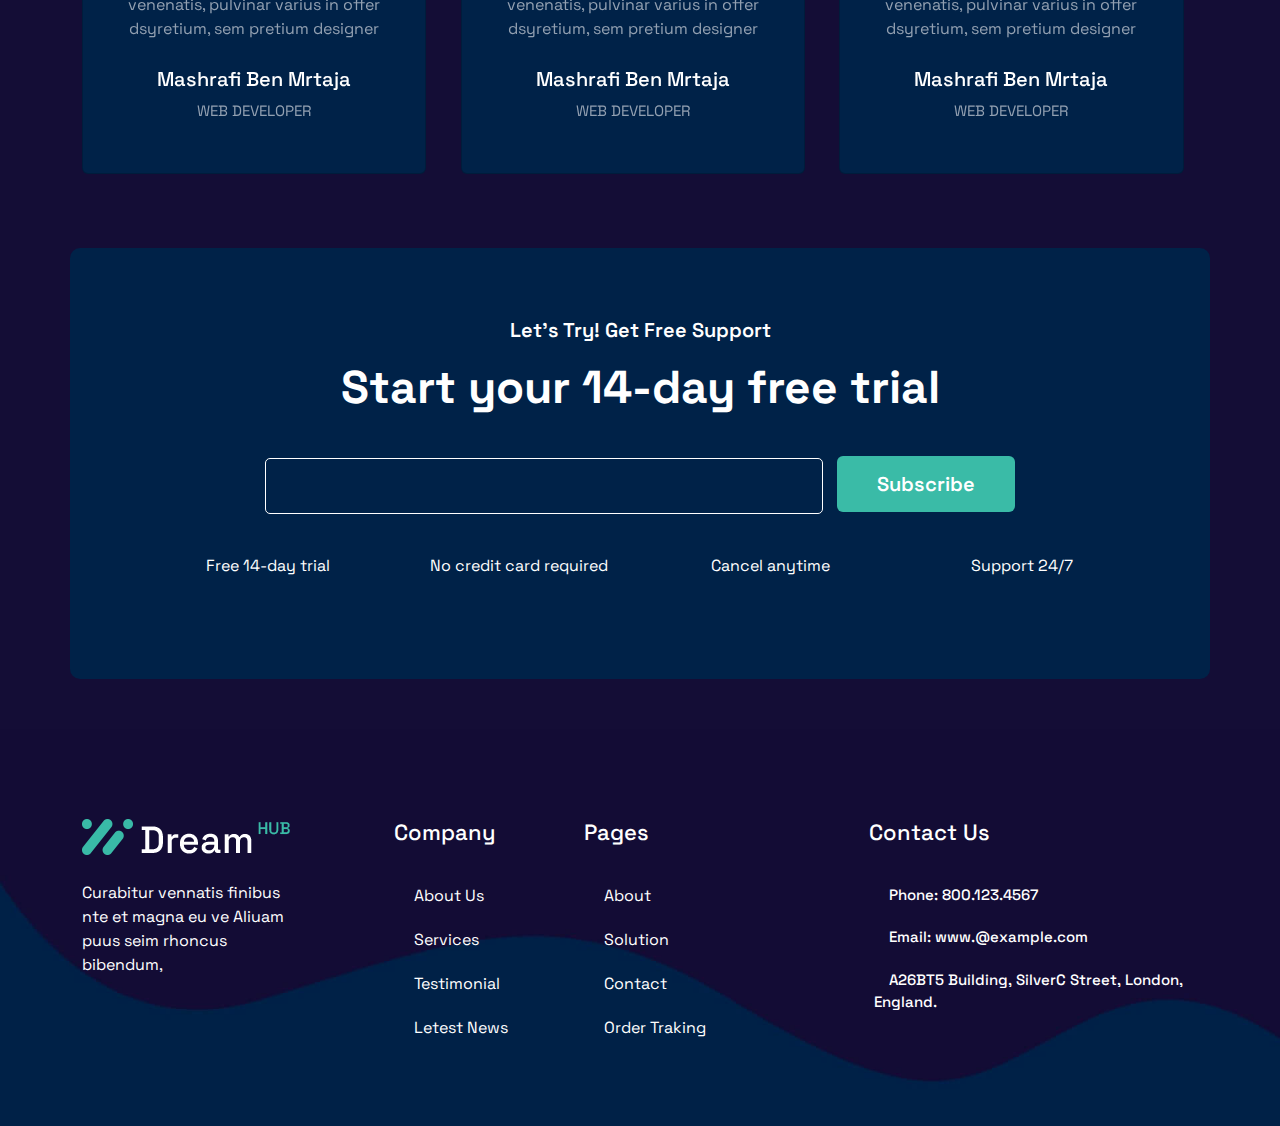
==== commit 76402264: "nothing" ====
--- a/btest-20231002T130918Z-001/btest/index.html
+++ b/btest-20231002T130918Z-001/btest/index.html
@@ -26,13 +26,14 @@
     <div class="navbar py-3">
         <div class="container  ">
             <div class="row nrow">
-                <div class="col-md-3 col-lg-4 logo"> <img src="logo.png" alt=""> </div>
-                <div class="col-md-6 col-lg-5">
-                    <ul class="d-flex manu">
+                <div class="col-6 col-md-3 col-lg-4 logo"> <img src="logo.png" alt=""> </div>
+                <div class="col-6 col-md-6 col-lg-5">
+                    <ul class="d-flex manu topnav" id="myTopnav">
                         <li><a href="#">Home</a></li>
                         <li><a href="#">About us</a></li>
                         <li><a href="#">Services</a></li>
                         <li><a href="#">Contact us</a></li>
+
                     </ul>
                 </div>
                 <div class="col-md-3 btn"><a href="#">Get Started</a></div>
@@ -124,7 +125,7 @@
                         collaboration and idea-sharing.
                     </p>
                 </div>
-                <div class="col-md-4 btn2 d-flex justify-content-end">
+                <div class="col-md-4 btn2 d-flex justify-content-md-end">
                     <a href="#">Browse Software</a>
                 </div>
             </div>
@@ -263,15 +264,15 @@
                             <i class="fa-solid fa-square-check icon1"></i>
                             <h3>Banking Community Cloud</h3>
                         </div>
-                        <div class="col-md-6 icon2p">
+                        <div class="col-md-6 icon1p icon2p">
                             <i class="fa-solid fa-square-check icon2"></i>
                             <h3>Banking Community Cloud</h3>
                         </div>
-                        <div class="col-md-6 icon3p">
+                        <div class="col-md-6 icon1p icon2p">
                             <i class="fa-solid fa-square-check icon3"></i>
                             <h3>Control to access your data</h3>
                         </div>
-                        <div class="col-md-6 icon4p">
+                        <div class="col-md-6 icon1p icon4p">
                             <i class="fa-solid fa-square-check icon4"></i>
                             <h3>Control to access your data</h3>
                         </div>
@@ -498,10 +499,14 @@
                     </div>
                     <div class="container check">
                         <ul class=" row d-flex flex-md-row     ">
-                            <li class=" col-md-6 col-lg-3 "><i class="fa-regular fa-square-check"></i> Free 14-day trial </li>
-                            <li class=" col-md-6 col-lg-3 "><i class="fa-regular fa-square-check"></i> No credit card required</li>
-                            <li class=" col-md-6 col-lg-3 "> <i class="fa-regular fa-square-check"></i> Cancel anytime </li>
-                            <li class=" col-md-6 col-lg-3 "><i class="fa-regular fa-square-check"></i> Support 24/7 </li>
+                            <li class=" col-md-6 col-lg-3 "><i class="fa-regular fa-square-check"></i> Free 14-day trial
+                            </li>
+                            <li class=" col-md-6 col-lg-3 "><i class="fa-regular fa-square-check"></i> No credit card
+                                required</li>
+                            <li class=" col-md-6 col-lg-3 "> <i class="fa-regular fa-square-check"></i> Cancel anytime
+                            </li>
+                            <li class=" col-md-6 col-lg-3 "><i class="fa-regular fa-square-check"></i> Support 24/7
+                            </li>
                         </ul>
                     </div>
 
@@ -511,49 +516,50 @@
 
     </div>
     <footer>
-            <div class="container">
-                <div class="row  ">
-                    <div class="col-lg-3 col-md-6 fot1">
-                        <img class="fimg" src="logo.png" alt="">
-                        <p>Curabitur vennatis finibus nte et magna eu ve Aliuam puus seim rhoncus bibendum, </p>
-                        <div class="sicons" >
-                            <a href="#"><i class="fa-brands fa-facebook-f"></i></a>
-                            <a href="#"><i class="fab fa-twitter"></i></a>
-                            <a href="#"><i class="fab fa-linkedin-in"></i></a>
-                            <a href="#"><i class="fab fa-pinterest-p"></i></a>
-                        </div>
-                    </div>
-                    <div class="col-lg-2 col-md-6 fot2">
-                        <h4>Company</h4>
-                        <ul>
-                            <li><a href="#"><i class="fa-solid fa-arrow-right"></i>About Us</a></li>
-                            <li><a href="#"><i class="fa-solid fa-arrow-right"></i>Services</a></li>
-                            <li><a href="#"><i class="fa-solid fa-arrow-right"></i>Testimonial</a></li>
-                            <li><a href="#"><i class="fa-solid fa-arrow-right"></i>Letest News</a></li>
-                        </ul> 
-                        
-                    </div>
-                    <div class="col-lg-3 col-md-6 fot2">
-                        <h4>Pages</h4>
-                        <ul>
-                            <li><a href="#"><i class="fa-solid fa-arrow-right"></i>About</a></li>
-                            <li><a href="#"><i class="fa-solid fa-arrow-right"></i>Solution</a></li>
-                            <li><a href="#"><i class="fa-solid fa-arrow-right"></i>Contact</a></li>
-                            <li><a href="#"><i class="fa-solid fa-arrow-right"></i> Order Traking</a></li>
-                        </ul> 
-                        
-                    </div>
-                    <div class="col-lg-4 col-md-6 fot2 fot4">
-                        <h4>Contact Us</h4>
-                        <ul>
-                            <li><a href="#"><i class="fa-solid fa-phone"></i>Phone: 800.123.4567</a></li>
-                            <li><a href="#"><i class="fa-solid fa-envelope"></i>Email: www.@example.com</a></li>
-                            <li><a href="#"><i class="fa-solid fa-location-dot"></i>A26BT5 Building, SilverC Street, London, England. </a></li>
-                        </ul> 
-                        
-                    </div>      
-                </div>
-            </div>
+        <div class="container">
+            <div class="row  ">
+                <div class="col-lg-3 col-md-6 fot1">
+                    <img class="fimg" src="logo.png" alt="">
+                    <p>Curabitur vennatis finibus nte et magna eu ve Aliuam puus seim rhoncus bibendum, </p>
+                    <div class="sicons">
+                        <a href="#"><i class="fa-brands fa-facebook-f"></i></a>
+                        <a href="#"><i class="fab fa-twitter"></i></a>
+                        <a href="#"><i class="fab fa-linkedin-in"></i></a>
+                        <a href="#"><i class="fab fa-pinterest-p"></i></a>
+                    </div>
+                </div>
+                <div class="col-lg-2 col-md-6 fot2">
+                    <h4>Company</h4>
+                    <ul>
+                        <li><a href="#"><i class="fa-solid fa-arrow-right"></i>About Us</a></li>
+                        <li><a href="#"><i class="fa-solid fa-arrow-right"></i>Services</a></li>
+                        <li><a href="#"><i class="fa-solid fa-arrow-right"></i>Testimonial</a></li>
+                        <li><a href="#"><i class="fa-solid fa-arrow-right"></i>Letest News</a></li>
+                    </ul>
+
+                </div>
+                <div class="col-lg-3 col-md-6 fot2">
+                    <h4>Pages</h4>
+                    <ul>
+                        <li><a href="#"><i class="fa-solid fa-arrow-right"></i>About</a></li>
+                        <li><a href="#"><i class="fa-solid fa-arrow-right"></i>Solution</a></li>
+                        <li><a href="#"><i class="fa-solid fa-arrow-right"></i>Contact</a></li>
+                        <li><a href="#"><i class="fa-solid fa-arrow-right"></i> Order Traking</a></li>
+                    </ul>
+
+                </div>
+                <div class="col-lg-4 col-md-6 fot2 fot4">
+                    <h4>Contact Us</h4>
+                    <ul>
+                        <li><a href="#"><i class="fa-solid fa-phone"></i>Phone: 800.123.4567</a></li>
+                        <li><a href="#"><i class="fa-solid fa-envelope"></i>Email: www.@example.com</a></li>
+                        <li><a href="#"><i class="fa-solid fa-location-dot"></i>A26BT5 Building, SilverC Street, London,
+                                England. </a></li>
+                    </ul>
+
+                </div>
+            </div>
+        </div>
     </footer>
     <script src="https://cdnjs.cloudflare.com/ajax/libs/jquery/3.6.0/jquery.min.js">
     </script>
@@ -561,6 +567,7 @@
     </script>
     <script src="https://cdnjs.cloudflare.com/ajax/libs/twitter-bootstrap/4.6.0/js/bootstrap.min.js">
     </script>
+    
     <script>
         $('.team-slider').owlCarousel({
             loop: false,
--- a/btest-20231002T130918Z-001/btest/style.css
+++ b/btest-20231002T130918Z-001/btest/style.css
@@ -1,7 +1,8 @@
-*{
+* {
     box-sizing: border-box;
     font-family: 'Space Grotesk', sans-serif;
 }
+
 .navbar {
     z-index: 2;
     position: sticky;
@@ -432,21 +433,27 @@
 .section4 {
     padding: 100px 0;
 }
-.aboutimg{
-display: flex;
-justify-content: start;
+
+.aboutimg {
+    display: flex;
+    justify-content: start;
 }
 
 .aboutimg img {
     animation: upDown 2s ease-in-out infinite;
     max-width: 100%;
 }
+
 @keyframes upDown {
-    0%, 100% {
+
+    0%,
+    100% {
         transform: translateY(0);
     }
+
     50% {
-        transform: translateY(-20px); /* Adjust the distance as needed */
+        transform: translateY(-20px);
+        /* Adjust the distance as needed */
     }
 }
 
@@ -481,7 +488,10 @@
     padding: 10px 0;
 }
 
-.icon1, .icon2, .icon3, .icon4 {
+.icon1,
+.icon2,
+.icon3,
+.icon4 {
     padding-right: 10px;
     font-size: 19px;
     color: #612ef3;
@@ -536,29 +546,33 @@
     font-size: 20px;
 }
 
-.plyc p{
+.plyc p {
     display: inline-block;
     padding-left: 10px;
     font-size: 18px;
     font-weight: 600;
-}   
-.section5{
+}
+
+.section5 {
     padding: 100px 0px;
 }
-hr{
-    color: #3abba7;     
+
+hr {
+    color: #3abba7;
     width: 80%;
     border: 1px solid #3abba7;
     margin: auto;
-    
-}
-.about1 img{
+
+}
+
+.about1 img {
     padding-top: 50px;
     max-width: 100%;
-    
+
     animation: upDown 2s ease-in-out infinite;
 }
-.about3 h2{
+
+.about3 h2 {
     text-align: center;
     font-size: 41px;
     padding: 10px 0;
@@ -566,7 +580,8 @@
     color: #00295a;
 
 }
-.about3 p{
+
+.about3 p {
     text-align: center;
     padding: 5px 0;
     color: #1b1b1b;
@@ -574,55 +589,65 @@
     font-weight: 600;
     padding: 0px 100px;
 }
+
 .box1 {
     padding: 30px 20px;
     background-color: #f2f4fc;
     margin: 10px 0px;
     border-radius: 4px;
 }
-.boxcon{
-   padding: 50px 0px;
-}
-.box1 h3{
+
+.boxcon {
+    padding: 50px 0px;
+}
+
+.box1 h3 {
     padding-bottom: 10px;
     color: #002974;
     font-size: 22px;
     font-weight: 500;
     font-family: 'Space Grotesk', sans-serif;
 }
-.box1 p{
+
+.box1 p {
     font-weight: 400;
     font-style: normal;
     font-weight: 400;
     font-family: 'Space Grotesk', sans-serif;
 }
-.section6{
+
+.section6 {
     padding: 50px 0px;
     background-color: #140d36;
 }
-.sec6{
+
+.sec6 {
     padding: 50px 0px;
     text-align: center;
     color: white;
 }
-.sec6 p{
+
+.sec6 p {
     padding: 5px 150px;
 }
-.cardsec{
+
+.cardsec {
     padding: 50px 0px;
 }
-.cardimg{
+
+.cardimg {
     max-width: 100%;
     min-width: 50%;
 }
 
-.section6 .owl-carousel .owl-item img{
+.section6 .owl-carousel .owl-item img {
     width: 30% !important;
     justify-content: center;
     margin: auto;
 }
-.card{
-    
+
+.card {
+    width: 96%;
     display: flex;
     background-color: #002248;
     padding: 50px 30px;
@@ -631,102 +656,120 @@
 
 }
 
-.card:hover{
-    border: 3px dotted #35ad9e ;
-    
-}
-
-.card:hover .cardtitle h4{
+.card:hover {
+    border: 3px dotted #35ad9e;
+
+}
+
+.card:hover .cardtitle h4 {
     color: #35ad9e;
 }
-.fa-star{
+
+.fa-star {
     color: #ffc107;
     padding: 30px 3px;
 }
-.cardp{
+
+.cardp {
     color: #92a0b1;
     padding: 10px 0px;
 }
+
 .cardtitle {
     color: white;
 }
-.cardtitle h4{
+
+.cardtitle h4 {
     font-size: 20px;
 }
-.cardtitle span{
+
+.cardtitle span {
     font-size: 15px;
     color: #92a0b1;
     padding: 10px 0px;
 }
-.check{
+
+.check {
     max-width: 90%;
 }
-.subscription{
+
+.subscription {
     padding: 70px 0px;
     background-color: #002248;
     text-align: center;
     color: white;
-    border-radius: 10px ;
-}
-.subscription h4{
+    border-radius: 10px;
+}
+
+.subscription h4 {
     font-size: 20px;
     font-weight: 600;
 
 }
-.subscription h2{
+
+.subscription h2 {
     font-size: 46px;
     font-weight: 700;
-    padding: 10px 0px ;
-}
-.subscription ul{
-    
+    padding: 10px 0px;
+}
+
+.subscription ul {
+
     justify-content: center;
     padding: 10px 0px;
     align-items: center;
-    
+
     align-items: center;
-    
-}
-
-.subscription ul li{
-    text-align: center; 
+
+}
+
+.subscription ul li {
+    text-align: center;
     display: inline-block;
     margin: 5px 0px;
-    margin-top: 30px; 
-
-}
-.subscription ul li i{
+    margin-top: 30px;
+
+}
+
+.subscription ul li i {
     color: #1aada7;
     margin-top: 3px;
     margin-right: 10px;
 }
-footer{
+
+footer {
     color: white;
     padding: 70px 0px;
-    background: url(footer-bg.jpg) ;
+    background: url(footer-bg.jpg);
     background-size: cover;
     background-repeat: no-repeat;
     background-position: center;
-   width: 100%;
-}
-.fot1{
+    width: 100%;
+}
+
+.fot1 {
     padding-top: 20px;
 }
-.fot2{
+
+.fot2 {
     padding-top: 20px;
 }
-.fimg{
+
+.fimg {
     max-width: 500px;
     padding-bottom: 10%;
-   
-}
-.fot1 p{
-  padding-right: 50px;
-}
-.sicons{
+
+}
+
+.fot1 p {
+    padding-right: 50px;
+}
+
+.sicons {
     display: flex;
 }
-.fot1 i{
+
+.fot1 i {
     color: #3abba7;
     background-color: white;
     border-radius: 50%;
@@ -738,22 +781,27 @@
     margin-right: 10px;
     margin-top: 15px;
 }
-.fot2 h4{
+
+.fot2 h4 {
     padding-left: 27px;
     font-size: 22px;
 }
-.fot2 UL{
+
+.fot2 UL {
     padding-top: 10px;
 }
-.fot2 ul li{
+
+.fot2 ul li {
     padding-top: 10px;
 }
-.fot2 i{
-    
+
+.fot2 i {
+
     margin-right: 15px;
 
 }
-.fot4 i{
+
+.fot4 i {
     background-color: #002248;
     height: 33px;
     width: 35px;
@@ -761,19 +809,190 @@
     text-align: center;
     padding-top: 8px;
     font-size: 14px;
-    
-}
-.fot4 li a{
+
+}
+
+.fot4 li a {
     font-size: 15px;
     font-weight: 500;
 }
+
 @media (max-width: 768px) {
-    .section1 h1{
+    .section1 h1 {
         font-size: 30px;
         text-align: center;
     }
-    .section1 p{
+
+    .section1 p {
+        text-align: center;
         font-size: 15px;
         font-weight: 300;
     }
-  }+
+    input[type=search] {
+        width: 50%;
+        font-size: 15px;
+        padding: 10px 15px;
+        font-weight: 400;
+    }
+
+    input[type=submit] {
+        font-size: 15px;
+        padding: 10px 12px;
+        font-weight: 400;
+    }
+
+    .brand__image {
+        max-width: 80%;
+
+    }
+
+    .h2 h2 {
+        font-size: 25px;
+        text-align: center;
+    }
+
+    .h2 p {
+        text-align: center;
+        font-size: 15px;
+        font-weight: 300;
+    }
+
+    .btn2 {
+        align-items: center;
+        justify-content: center;
+        padding-bottom: 50px;
+    }
+
+    .btn2 a {
+        font-size: 15px;
+        padding: 10px 12px;
+        font-weight: 400;
+
+    }
+
+    .section3 {
+        padding-top: 0%;
+        padding-bottom: 50px;
+    }
+
+    .iconbox h3 {
+        font-size: 25px;
+        font-weight: 500;
+    }
+
+    .iconbox p {
+        font-size: 15px;
+    }
+
+    .iconbox a {
+        font-size: 15px;
+    }
+
+    .aboutcontent h2 {
+        font-size: 25px;
+        text-align: center;
+    }
+
+    .aboutcontent p {
+
+        text-align: center;
+        font-size: 15px;
+        font-weight: 500;
+
+    }
+
+    .icon1p{
+        text-align: center;
+    }
+    .icon1p h3 {
+        font-size: 15px;
+    }
+
+    .icon1p i {
+        font-size: 15px;
+    }
+
+    .btns a {
+        font-size: 15px;
+        padding: 10px 20px;
+
+    }
+
+    .playbtn {
+        padding-top: 15px;
+        height: 0px;
+        width: 0px;
+        background-color: white;
+
+    }
+
+    .fa-play {
+        font-size: 15px;
+        color: black;
+        padding: 0%;
+        padding-right: 10px;
+
+    }
+
+    .plyc p {
+        margin-left: 20px;
+    }
+    .btn3{
+        align-self: center;
+    }
+    .btn3 a{
+        padding: 10px 20px;
+        font-size: 15px;
+    }
+   
+    .about3 h2{
+        font-size: 25px;
+    }
+    .about3 p{
+        font-size: 15px;
+        padding: 10px 15px;
+    }
+    .box1{
+        margin: 10px;
+        text-align: center;
+    }
+    .box1 h3{
+        font-size: 22px;
+    }
+    .box1 p{
+        font-size: 15px;
+        padding: 5px 5px;
+    }
+    .sec6 h2{
+        font-size: 25px;
+        padding: 0px 10px;
+    }
+    .sec6 p{
+        font-size: 15px;
+        padding: 5px 15px;
+
+    }
+    .cardp p{
+
+        font-size: 15px;
+    }
+    .cardtitle h4{
+        font-size: 22px;
+    }
+    .subscription h4{
+        font-size: 15px;
+    }
+    .subscription h2{
+        font-size: 22px;
+    }
+    .btn{
+        display: none;
+    }
+    .logo img{
+        max-width: 100%;
+    }
+    
+   
+
+}
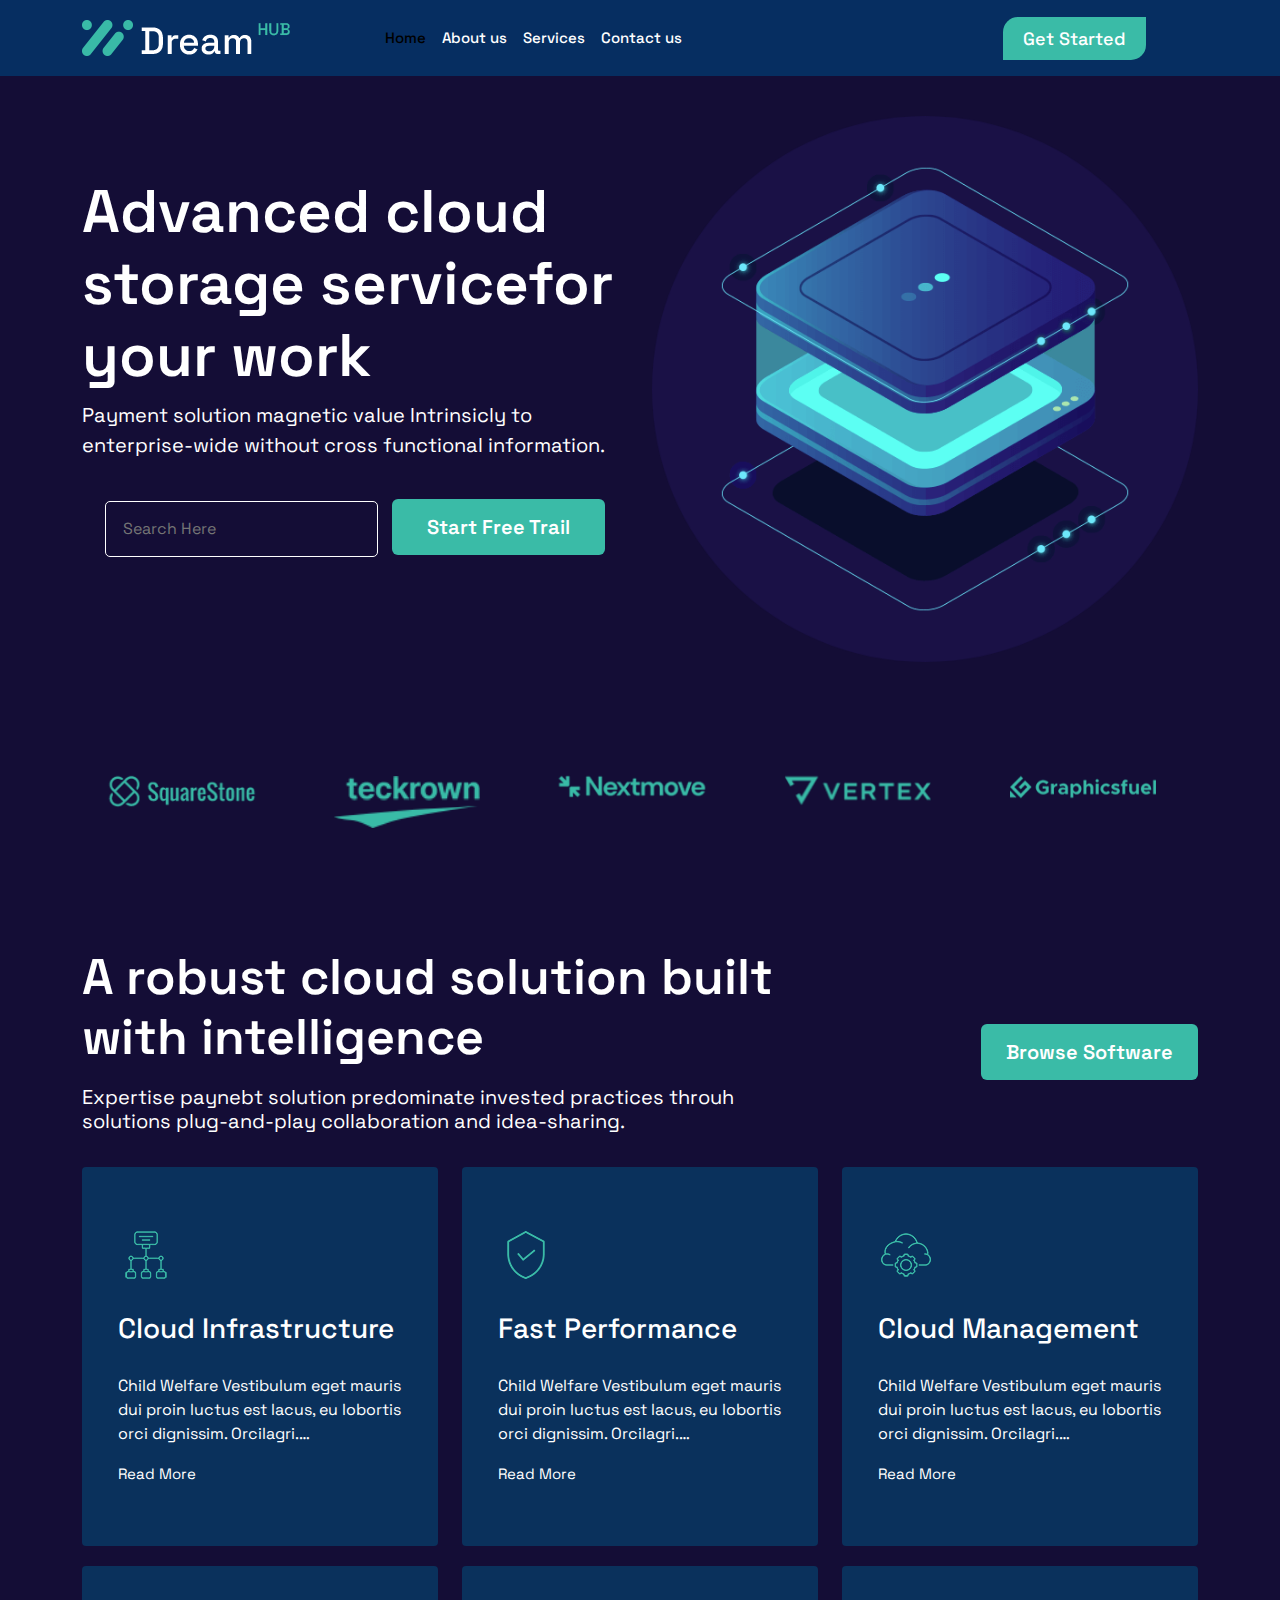
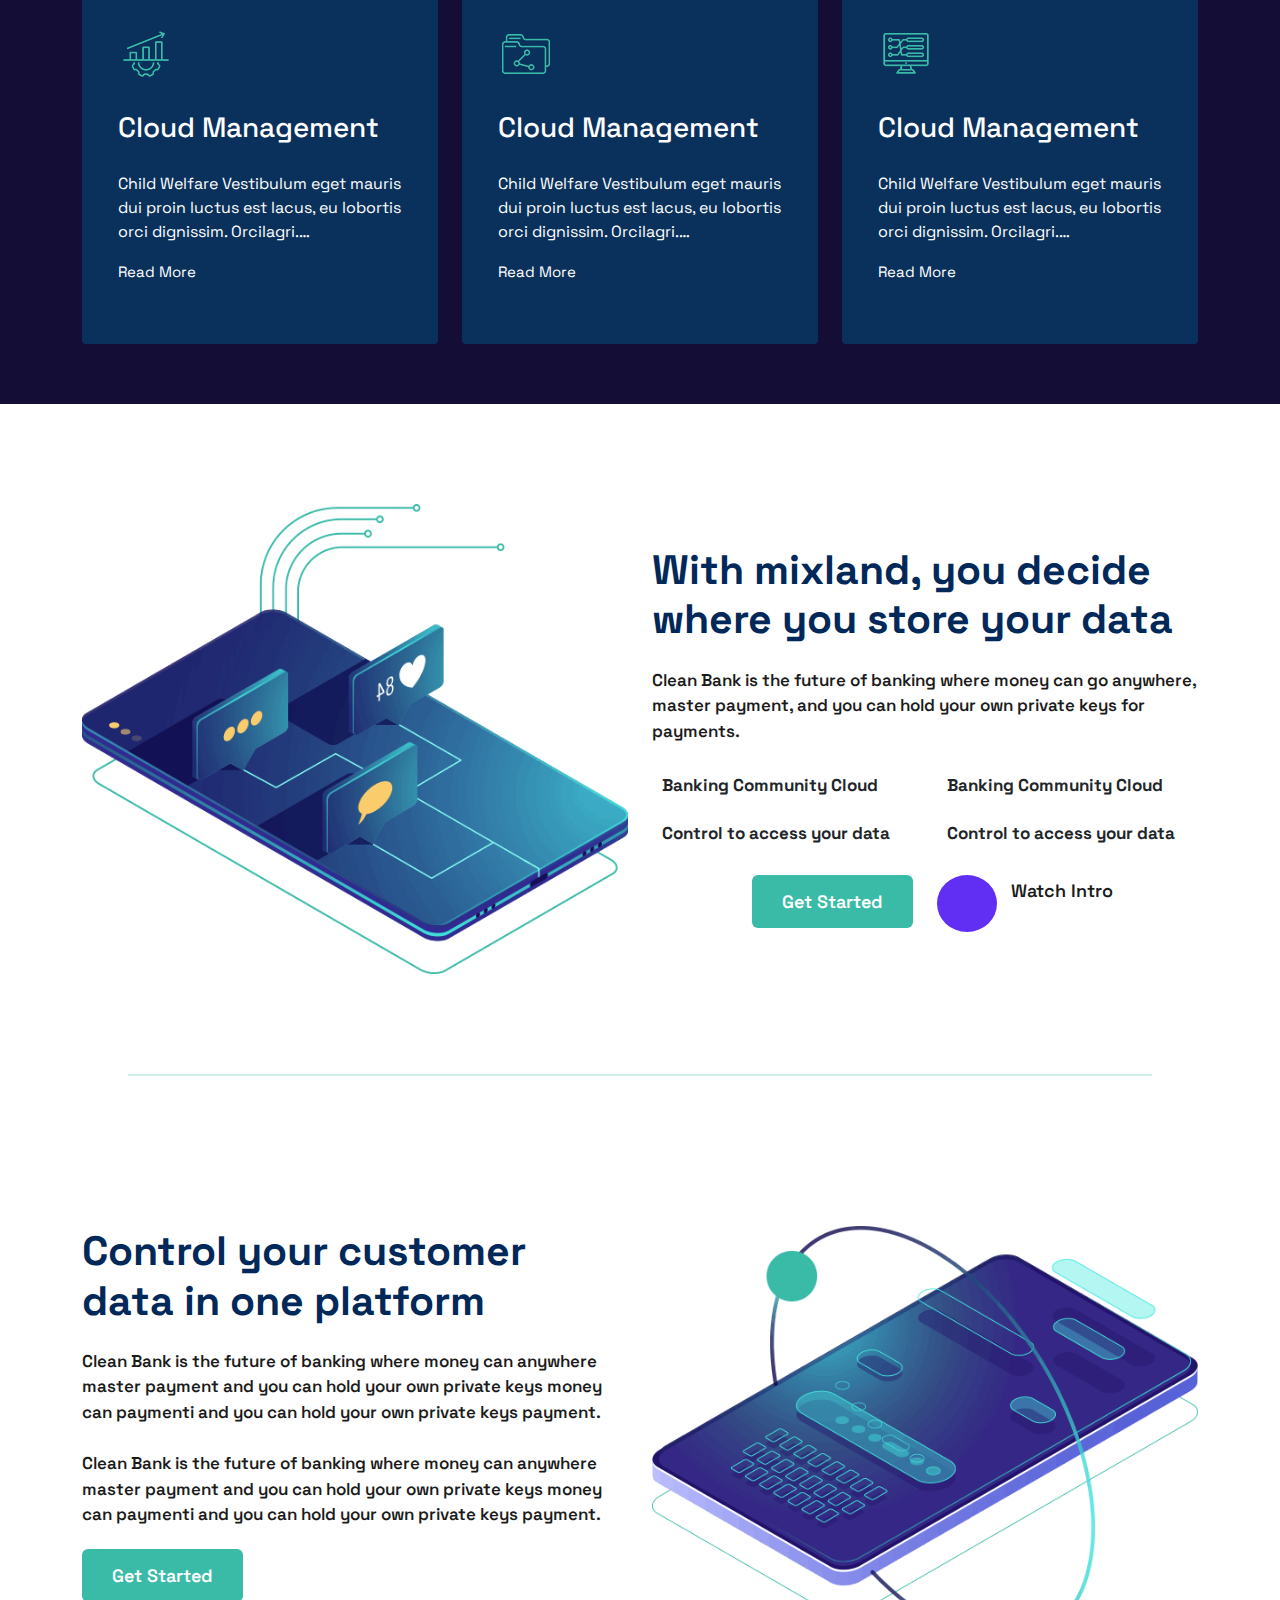
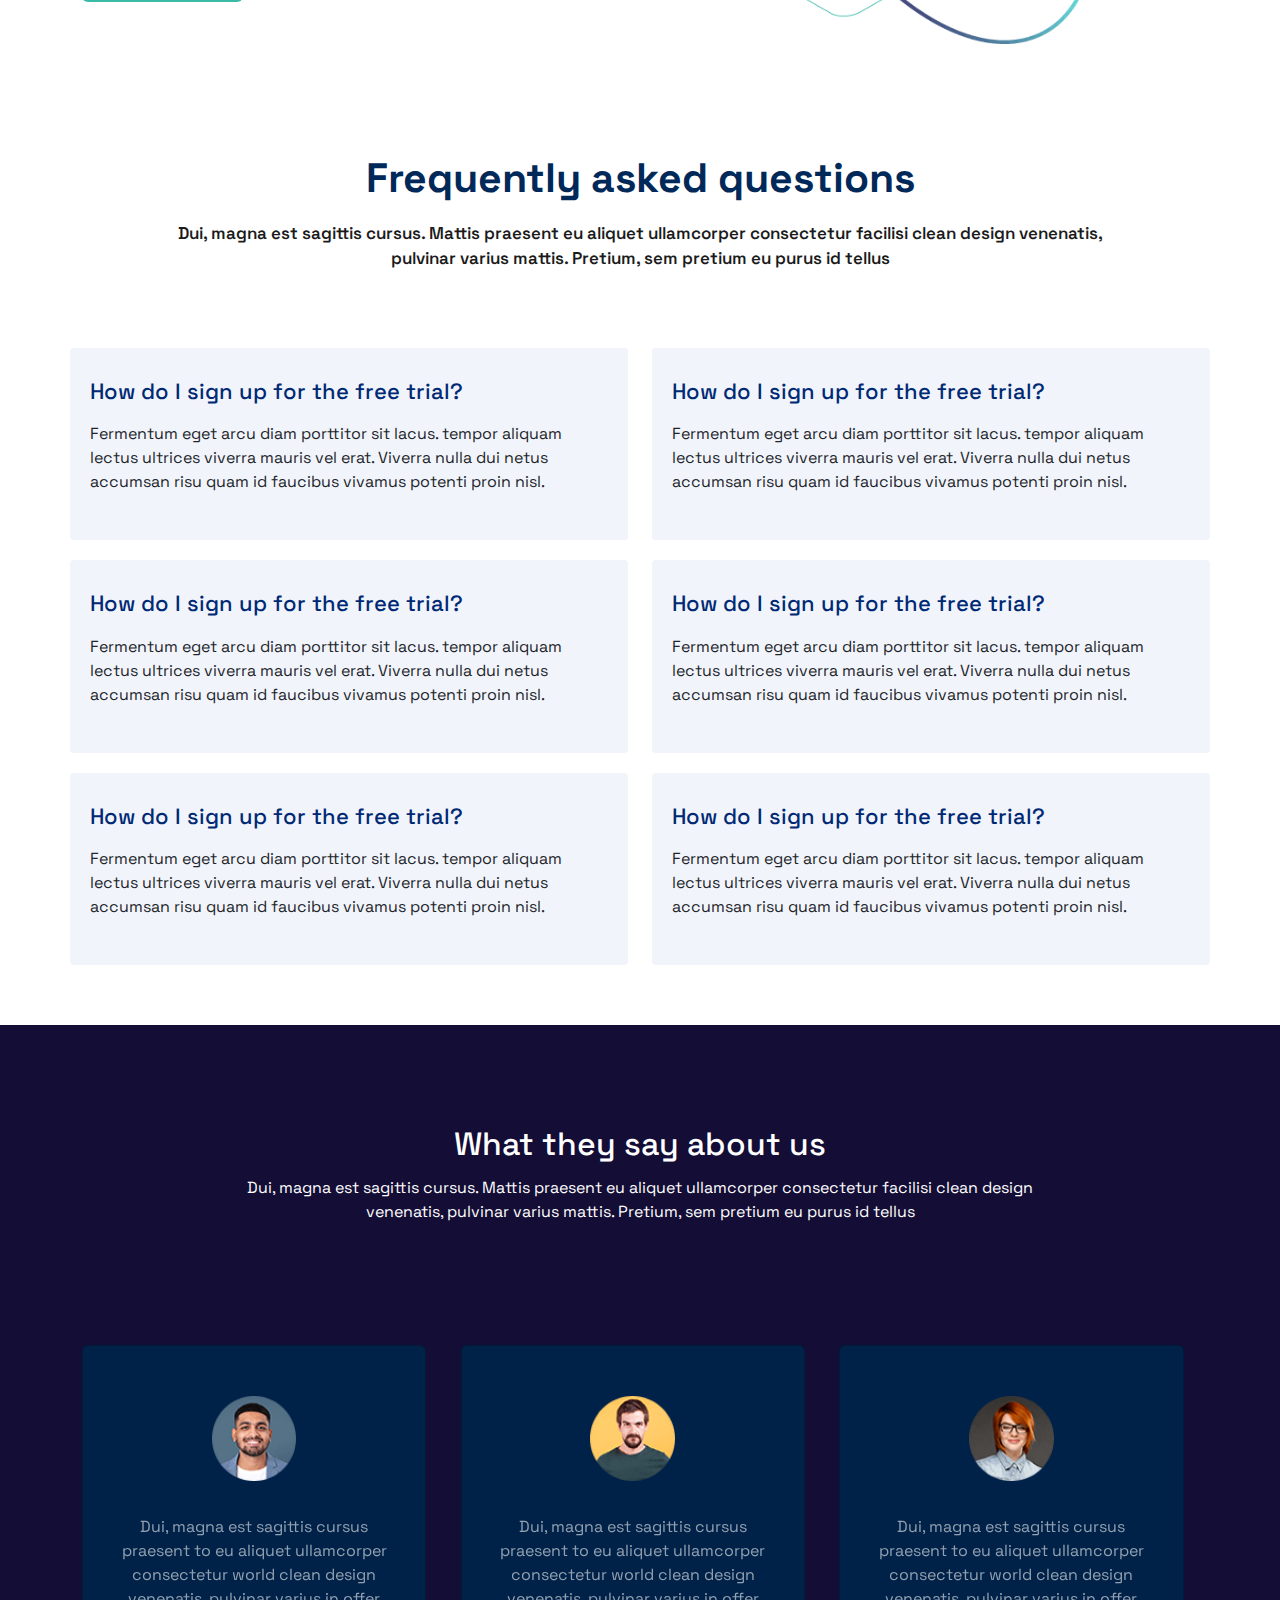
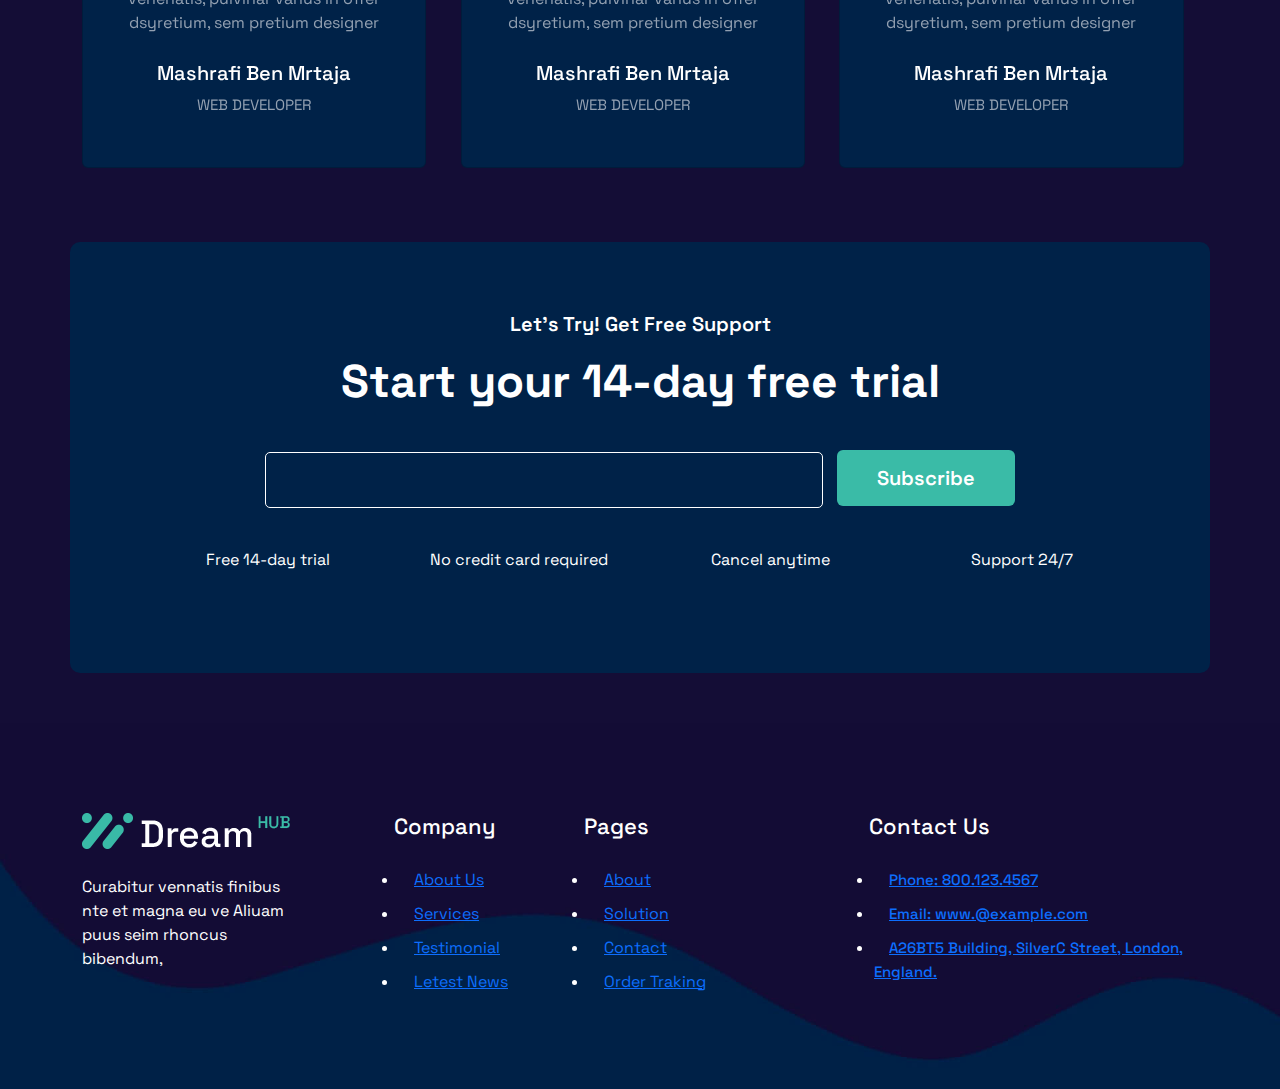
==== commit b532269c: "navbar" ====
--- a/btest-20231002T130918Z-001/btest/index.html
+++ b/btest-20231002T130918Z-001/btest/index.html
@@ -3,7 +3,8 @@
 
 <head>
     <meta charset="UTF-8">
-    <meta name="viewport" content="width=device-width, initial-scale=1.0">
+    <meta name="viewport" content="width=device-width, initial-scale=1">
+
     <title>Document</title>
     <link rel="stylesheet" href="bootstrap.min.css">
     <link href="https://fonts.googleapis.com/css2?family=Space+Grotesk:wght@300;400;500;600;700&display=swap"
@@ -17,29 +18,37 @@
         crossorigin="anonymous" referrerpolicy="no-referrer" />
 
     <link href="https://cdnjs.cloudflare.com/ajax/libs/OwlCarousel2/2.3.4/assets/owl.carousel.min.css" rel="stylesheet">
+    <script src="https://cdn.jsdelivr.net/npm/bootstrap@5.2.3/dist/js/bootstrap.bundle.min.js"
+        integrity="sha384-kenU1KFdBIe4zVF0s0G1M5b4hcpxyD9F7jL+jjXkk+Q2h455rYXK/7HAuoJl+0I4"
+        crossorigin="anonymous"></script>
 
     <link rel="stylesheet" href="style.css">
 
 </head>
 
 <body>
-    <div class="navbar py-3">
-        <div class="container  ">
-            <div class="row nrow">
-                <div class="col-6 col-md-3 col-lg-4 logo"> <img src="logo.png" alt=""> </div>
-                <div class="col-6 col-md-6 col-lg-5">
-                    <ul class="d-flex manu topnav" id="myTopnav">
-                        <li><a href="#">Home</a></li>
-                        <li><a href="#">About us</a></li>
-                        <li><a href="#">Services</a></li>
-                        <li><a href="#">Contact us</a></li>
-
-                    </ul>
-                </div>
-                <div class="col-md-3 btn"><a href="#">Get Started</a></div>
-            </div>
-        </div>
-    </div>
+    <nav class="navbar navbar-expand-lg bg-body-tertiary">
+        <div class="container container-fluid">
+            <a class=" col-lg-3 navbar-brand" href="#"><img src="logo.png" alt="logo image"></a>
+            <button class="navbar-toggler" type="button" data-bs-toggle="collapse" data-bs-target="#navbarNavAltMarkup"
+                aria-controls="navbarNavAltMarkup" aria-expanded="false" aria-label="Toggle navigation">
+                <i class="fas fa-hamburger"></i>
+            </button>
+            <div class=" col-lg-6 collapse navbar-collapse" id="navbarNavAltMarkup">
+                <div class="navbar-nav">
+                    <a class=" nav-link active" aria-current="page" href="#">Home</a>
+                    <a class="nav-link" href="#">About us</a>
+                    <a class="nav-link" href="#">Services</a>
+                    <a class="nav-link" href="#">Contact us</a>
+                    <!-- <a class="nav-link disabled" aria-disabled="true">Disabled</a> -->
+                </div>
+            </div>
+            <div class="col-lg-3 btn " >
+                <a href="#">Get Started</a>
+
+            </div>
+        </div>
+    </nav>
     <div class="section1">
         <div class="container">
             <div class="row">
@@ -51,8 +60,10 @@
                         Payment solution magnetic value Intrinsicly to enterprise-wide without cross functional
                         information.
                     </P>
-                    <input type="search" placeholder="Search Here" name="search" id="">
-                    <input type="submit" value="Start Free Trail">
+                    <div class="search1">
+                        <input type="search" placeholder="Search Here" name="search" id="">
+                        <input type="submit" value="Start Free Trail">
+                    </div>
                 </div>
                 <div class="col-lg-6 hero"><img src="hero.png" alt=""></div>
 
@@ -567,7 +578,7 @@
     </script>
     <script src="https://cdnjs.cloudflare.com/ajax/libs/twitter-bootstrap/4.6.0/js/bootstrap.min.js">
     </script>
-    
+
     <script>
         $('.team-slider').owlCarousel({
             loop: false,
--- a/btest-20231002T130918Z-001/btest/style.css
+++ b/btest-20231002T130918Z-001/btest/style.css
@@ -1,53 +1,63 @@
 * {
+    
     box-sizing: border-box;
     font-family: 'Space Grotesk', sans-serif;
 }
 
-.navbar {
-    z-index: 2;
-    position: sticky;
-    top: 0%;
-    background-color: #062e61;
-}
-
+.navbar{
+    background-color: #062e61 !important;
+    padding: 15px 0px ;
+}
+.navbar-toggler{
+    color: #062e61;
+    border:2px solid white;
+}
+.fa-hamburger{
+    color: white;
+    font-size: 25px;
+}
 .logo img {
     max-width: 185px;
 }
+.search1{
+    text-align: center;
+}
 
 .nrow {
     width: 100%;
 }
 
-ul li a {
+.navbar-nav a {
+    font-size: 15px;
+    font-weight: 500;
     text-decoration: none;
-    color: white;
-
-    /* margin-right: 20px; */
-}
-
-ul li a:hover {
-    color: rgb(206, 205, 205);
-}
-
-ul li {
-    margin-top: 10px;
-    list-style: none;
-    display: flex;
-    /* margin-right: 30px; */
+    color: white; 
+}
+.navbar-nav a:hover{
+    color: rgb(206, 205, 205) ;
+}
+.navbar-nav a:focus{
+    color: rgb(206, 205, 205) !important;
+
+}
+.navbar-nav a:active{
+    color: rgb(206, 205, 205) !important;
 
 }
 
 .btn a {
+    font-size: 18px;
+    font-weight: 500;
     text-decoration: none;
     background-color: #3abba7;
     color: white;
-    padding: 10px 30px;
+    padding: 10px 20px;
     border-radius: 15px 0px 15px 0px;
 }
 
 .btn a:hover {
     background-color: #50baaa;
-    color: black;
+    color: rgb(109, 108, 108);
 }
 
 .manu {
@@ -996,3 +1006,8 @@
    
 
 }
+@media (max-width: 992px){
+    .btn{
+        display: none;
+    }
+}
